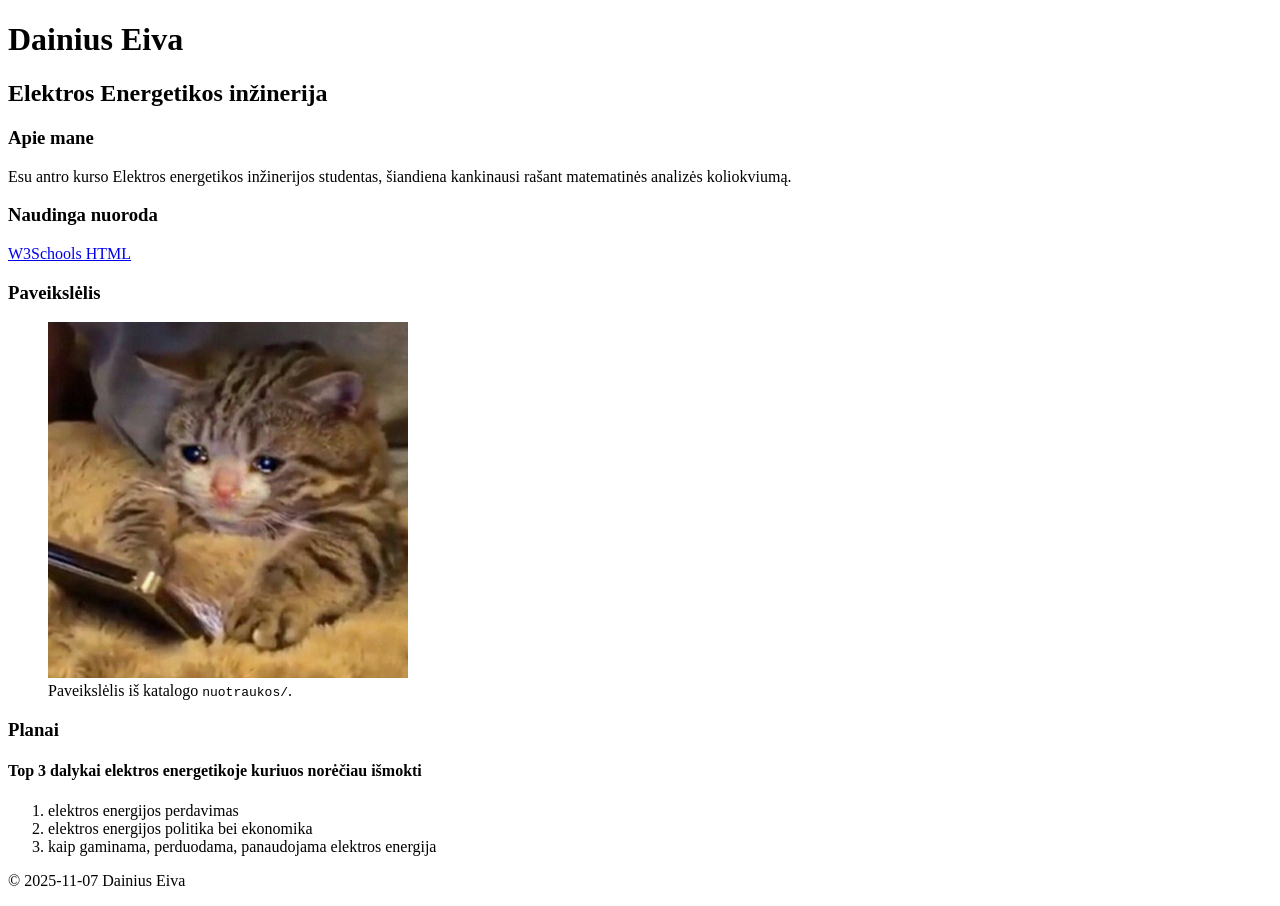
==== index.html @ fedbd5b9 "Add files via upload" ====
<!--Dainius Eiva EEF-24-->
<!DOCTYPE html>
<html lang="lt">
<head>
    <meta charset="UTF-8">
    <meta name="viewport" content="width=device-width, initial-scale=1.0">
    <title>Document</title>
</head>
<body>
    
</body>
</html> <header>
    <h1>Dainius Eiva</h1>
    <h2>Elektros Energetikos inžinerija</h2>  

  <main>
    <section id="apie">
      <h3>Apie mane</h3>
      <p>Esu antro kurso Elektros energetikos inžinerijos studentas,
        šiandiena kankinausi rašant matematinės analizės koliokviumą.</p>
    </section>

    <section id="nuoroda">
      <h3>Naudinga nuoroda</h3>
      <p>
        <a href="https://www.w3schools.com/html/"
           target="_blank" rel="noopener noreferrer"
           title="HTML pamokos">W3Schools HTML</a>
      </p>
    </section>

    <section id="paveikslelis">
      <h3>Paveikslėlis</h3>
      <figure>
        <img src="nuotraukos/sad%20blanket%20cat.jpg" width="360">
        <figcaption>Paveikslėlis iš katalogo <code>nuotraukos/</code>.</figcaption>
      </figure>
    </section>

    <section id="sarasai">
      <h3>Planai</h3>
      <h4>Top 3 dalykai elektros energetikoje kuriuos norėčiau išmokti</h4>
      <ol>
        <li>elektros energijos perdavimas</li>
        <li>elektros energijos politika bei ekonomika</li>
        <li>kaip gaminama, perduodama, panaudojama elektros energija</li>
      </ol>
    </section>
  </main>

  <footer>
    <p>&copy; 2025-11-07 Dainius Eiva</p>
  </footer>
</body>
</html>
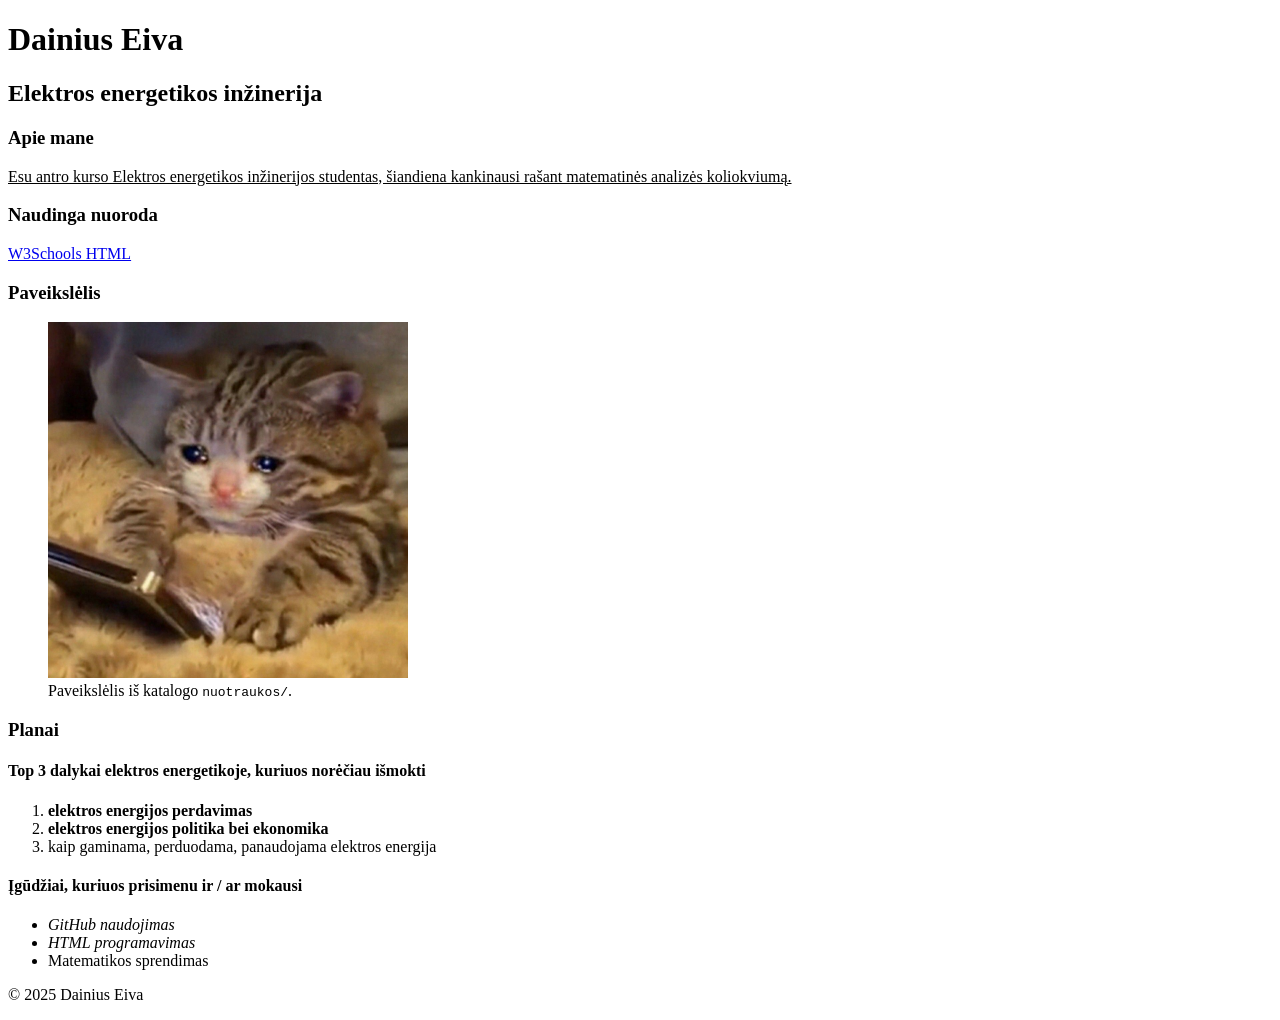
==== commit c37c8895: "Add files via upload" ====
--- a/index.html
+++ b/index.html
@@ -1,23 +1,23 @@
-<!--Dainius Eiva EEF-24-->
+<!-- Dainius Eiva EEF-24 -->
 <!DOCTYPE html>
 <html lang="lt">
 <head>
-    <meta charset="UTF-8">
-    <meta name="viewport" content="width=device-width, initial-scale=1.0">
-    <title>Document</title>
+  <meta charset="UTF-8">
+  <meta name="viewport" content="width=device-width, initial-scale=1.0">
+  <title>Dainius Eiva</title>
 </head>
 <body>
-    
-</body>
-</html> <header>
+  <header>
     <h1>Dainius Eiva</h1>
-    <h2>Elektros Energetikos inžinerija</h2>  
+    <h2>Elektros energetikos inžinerija</h2>
+  </header>
 
   <main>
     <section id="apie">
       <h3>Apie mane</h3>
-      <p>Esu antro kurso Elektros energetikos inžinerijos studentas,
-        šiandiena kankinausi rašant matematinės analizės koliokviumą.</p>
+      <!-- 1c -->
+      <p><u>Esu antro kurso Elektros energetikos inžinerijos studentas,
+        šiandiena kankinausi rašant matematinės analizės koliokviumą.</u></p>
     </section>
 
     <section id="nuoroda">
@@ -32,24 +32,34 @@
     <section id="paveikslelis">
       <h3>Paveikslėlis</h3>
       <figure>
-        <img src="nuotraukos/sad%20blanket%20cat.jpg" width="360">
+        <img src="nuotraukos/sad%20blanket%20cat.jpg" alt="Katė po antklode" width="360">
         <figcaption>Paveikslėlis iš katalogo <code>nuotraukos/</code>.</figcaption>
       </figure>
     </section>
 
     <section id="sarasai">
       <h3>Planai</h3>
-      <h4>Top 3 dalykai elektros energetikoje kuriuos norėčiau išmokti</h4>
+
+      <h4>Top 3 dalykai elektros energetikoje, kuriuos norėčiau išmokti</h4>
+      <!-- 1a -->
       <ol>
-        <li>elektros energijos perdavimas</li>
-        <li>elektros energijos politika bei ekonomika</li>
+        <li><strong>elektros energijos perdavimas</strong></li>
+        <li><b>elektros energijos politika bei ekonomika</b></li>
         <li>kaip gaminama, perduodama, panaudojama elektros energija</li>
       </ol>
+
+      <h4>Įgūdžiai, kuriuos prisimenu ir / ar mokausi</h4>
+      <!-- 1b -->
+      <ul>
+        <li><em>GitHub naudojimas</em></li>
+        <li><i>HTML programavimas</i></li>
+        <li>Matematikos sprendimas</li>
+      </ul>
     </section>
   </main>
 
   <footer>
-    <p>&copy; 2025-11-07 Dainius Eiva</p>
+    <p>&copy; 2025 Dainius Eiva</p>
   </footer>
 </body>
-</html>+</html>
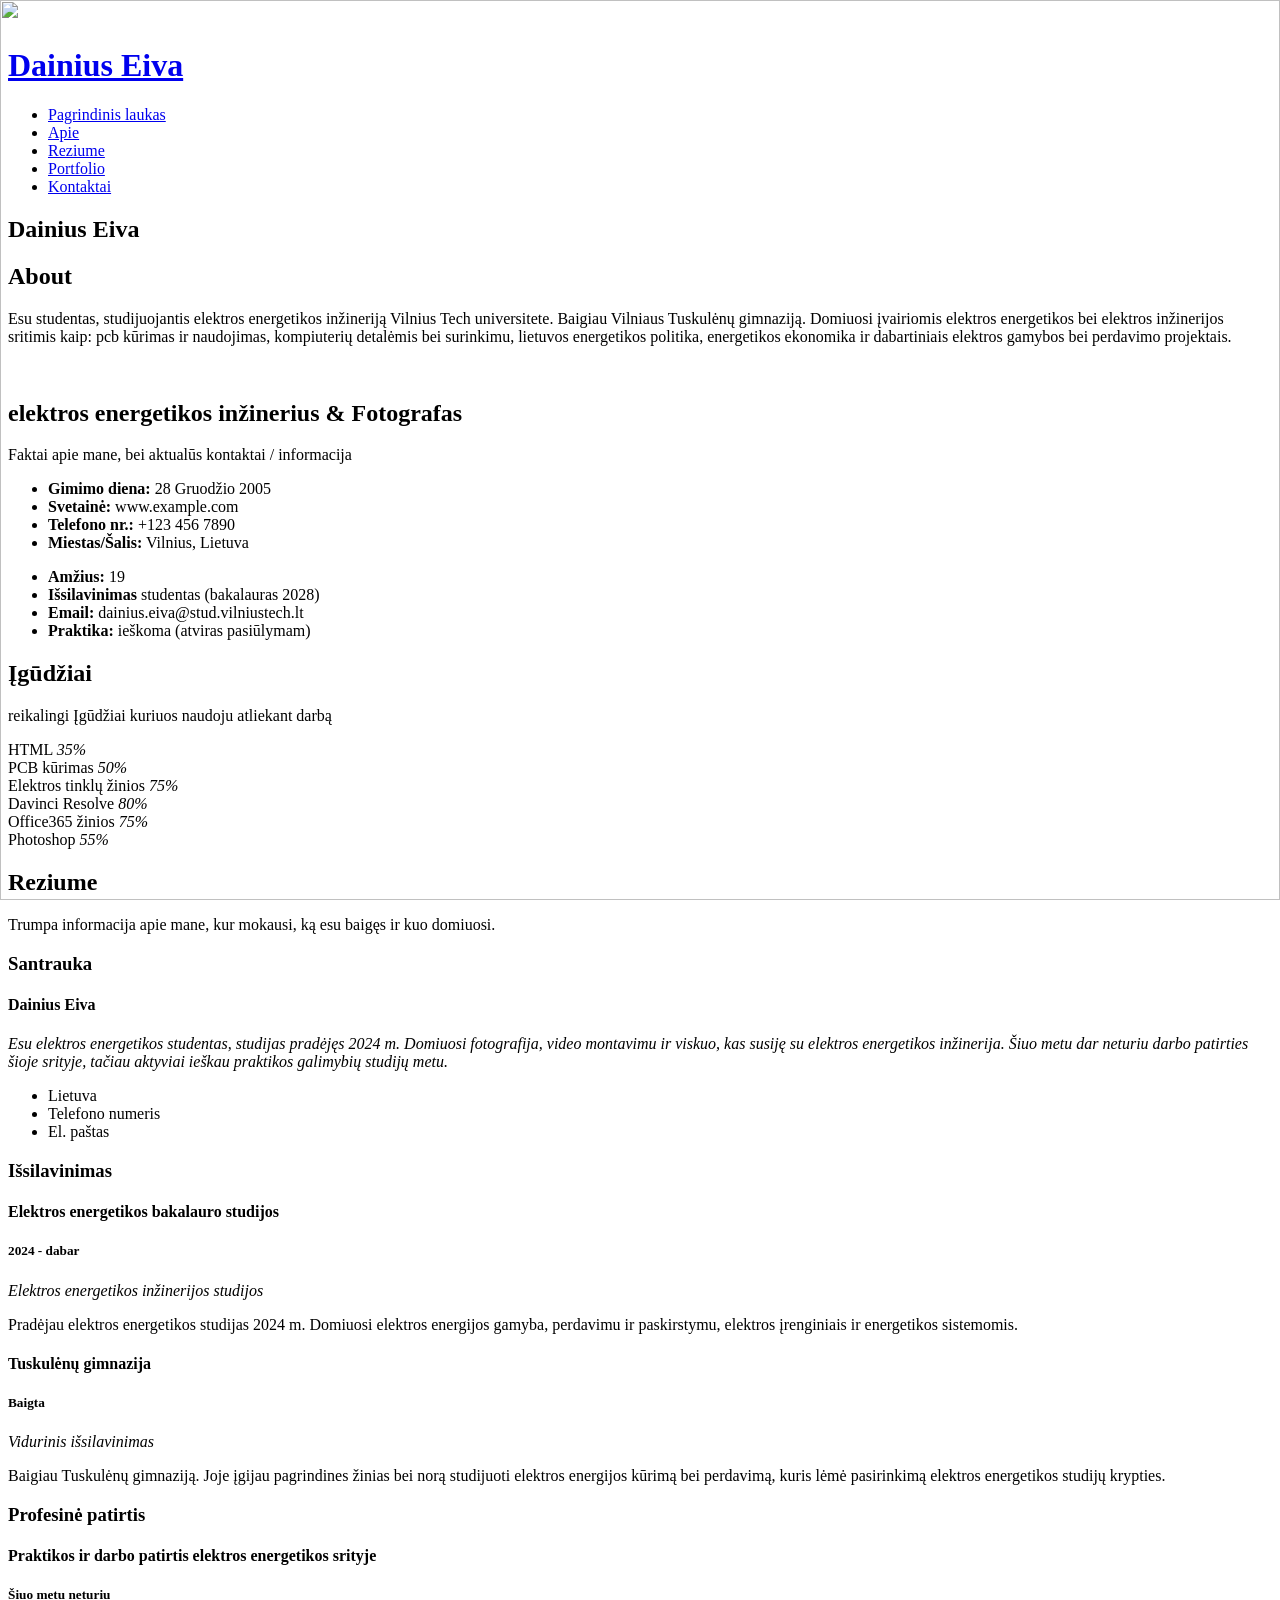
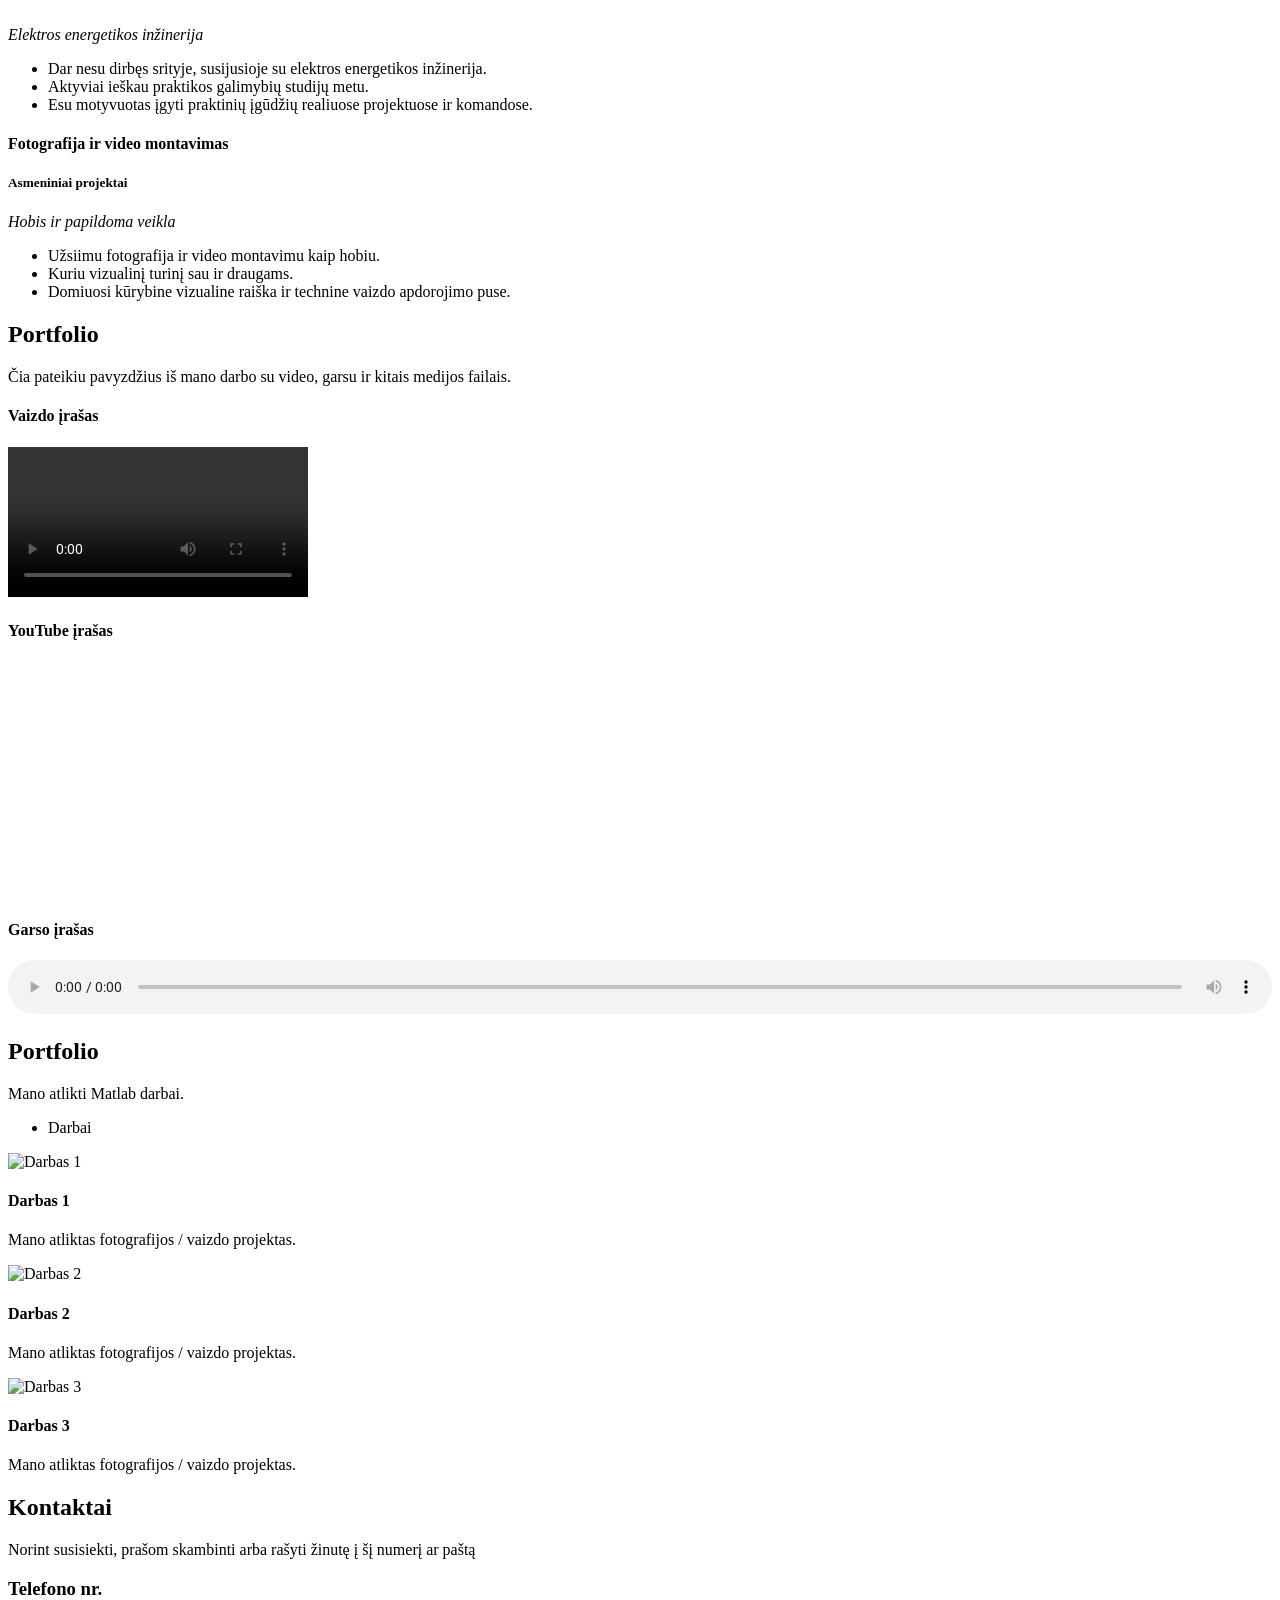
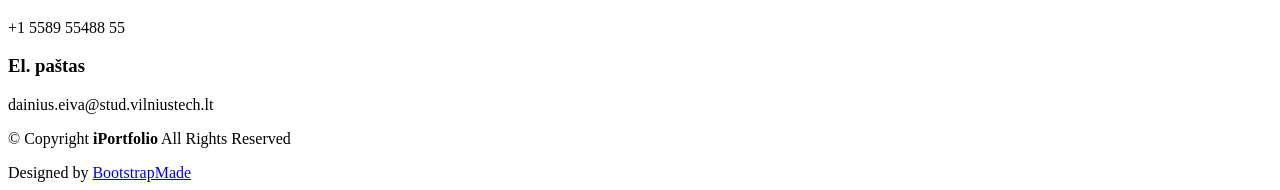
==== commit 50aab2b2: "Add files via upload" ====
--- a/index.html
+++ b/index.html
@@ -1,65 +1,501 @@
-<!-- Dainius Eiva EEF-24 -->
-<!DOCTYPE html>
-<html lang="lt">
-<head>
-  <meta charset="UTF-8">
-  <meta name="viewport" content="width=device-width, initial-scale=1.0">
-  <title>Dainius Eiva</title>
-</head>
-<body>
-  <header>
-    <h1>Dainius Eiva</h1>
-    <h2>Elektros energetikos inžinerija</h2>
-  </header>
-
-  <main>
-    <section id="apie">
-      <h3>Apie mane</h3>
-      <!-- 1c -->
-      <p><u>Esu antro kurso Elektros energetikos inžinerijos studentas,
-        šiandiena kankinausi rašant matematinės analizės koliokviumą.</u></p>
-    </section>
-
-    <section id="nuoroda">
-      <h3>Naudinga nuoroda</h3>
-      <p>
-        <a href="https://www.w3schools.com/html/"
-           target="_blank" rel="noopener noreferrer"
-           title="HTML pamokos">W3Schools HTML</a>
-      </p>
-    </section>
-
-    <section id="paveikslelis">
-      <h3>Paveikslėlis</h3>
-      <figure>
-        <img src="nuotraukos/sad%20blanket%20cat.jpg" alt="Katė po antklode" width="360">
-        <figcaption>Paveikslėlis iš katalogo <code>nuotraukos/</code>.</figcaption>
-      </figure>
-    </section>
-
-    <section id="sarasai">
-      <h3>Planai</h3>
-
-      <h4>Top 3 dalykai elektros energetikoje, kuriuos norėčiau išmokti</h4>
-      <!-- 1a -->
-      <ol>
-        <li><strong>elektros energijos perdavimas</strong></li>
-        <li><b>elektros energijos politika bei ekonomika</b></li>
-        <li>kaip gaminama, perduodama, panaudojama elektros energija</li>
-      </ol>
-
-      <h4>Įgūdžiai, kuriuos prisimenu ir / ar mokausi</h4>
-      <!-- 1b -->
-      <ul>
-        <li><em>GitHub naudojimas</em></li>
-        <li><i>HTML programavimas</i></li>
-        <li>Matematikos sprendimas</li>
-      </ul>
-    </section>
-  </main>
-
-  <footer>
-    <p>&copy; 2025 Dainius Eiva</p>
-  </footer>
-</body>
-</html>
+<!DOCTYPE html>
+<html lang="lt">
+
+<head>
+  <meta charset="utf-8">
+  <meta content="width=device-width, initial-scale=1.0" name="viewport">
+  <title>Dainius Eiva CV</title>
+  <meta content="" name="description">
+  <meta content="" name="keywords">
+
+  <!-- Favicons -->
+  <link href="assets/img/favicon.png" rel="icon">
+  <link href="assets/img/apple-touch-icon.png" rel="apple-touch-icon">
+
+  <!-- Fonts -->
+  <link href="https://fonts.googleapis.com" rel="preconnect">
+  <link href="https://fonts.gstatic.com" rel="preconnect" crossorigin>
+  <link href="https://fonts.googleapis.com/css2?family=Roboto:ital,wght@0,100;0,300;0,400;0,500;0,700;0,900;1,100;1,300;1,400;1,500;1,700;1,900&family=Poppins:ital,wght@0,100;0,200;0,300;0,400;0,500;0,600;0,700;0,800;0,900;1,100;1,200;1,300;1,400;1,500;1,600;1,700;1,800;1,900&family=Raleway:ital,wght@0,100;0,200;0,300;0,400;0,500;0,600;0,700;0,800;0,900;1,100;1,200;1,300;1,400;1,500;1,600;1,700;1,800;1,900&display=swap" rel="stylesheet">
+
+  <!-- Vendor CSS Files -->
+  <link href="assets/vendor/bootstrap/css/bootstrap.min.css" rel="stylesheet">
+  <link href="assets/vendor/bootstrap-icons/bootstrap-icons.css" rel="stylesheet">
+  <link href="assets/vendor/aos/aos.css" rel="stylesheet">
+  <link href="assets/vendor/glightbox/css/glightbox.min.css" rel="stylesheet">
+  <link href="assets/vendor/swiper/swiper-bundle.min.css" rel="stylesheet">
+
+  <!-- Main CSS File -->
+  <link href="assets/css/main.css" rel="stylesheet">
+
+  <!-- =======================================================
+  * Template Name: iPortfolio
+  * Template URL: https://bootstrapmade.com/iportfolio-bootstrap-portfolio-websites-template/
+  * Updated: Jun 29 2024 with Bootstrap v5.3.3
+  * Author: BootstrapMade.com
+  * License: https://bootstrapmade.com/license/
+  ======================================================== -->
+</head>
+
+<body class="index-page">
+
+  <header id="header" class="header dark-background d-flex flex-column">
+    <i class="header-toggle d-xl-none bi bi-list"></i>
+
+    <div class="profile-img">
+      <img src="assets/img/SP.jpg" alt="" class="img-rectangle">
+    </div>
+
+    <a href="index.html" class="logo d-flex align-items-center justify-content-center">
+      <!-- Uncomment the line below if you also wish to use an image logo -->
+      <!-- <img src="assets/img/logo.png" alt=""> -->
+      <h1 class="sitename">Dainius Eiva</h1>
+    </a>
+
+
+    <nav id="navmenu" class="navmenu">
+      <ul>
+        <li><a href="#hero" class="active"><i class="bi bi-house navicon"></i>Pagrindinis laukas</a></li>
+        <li><a href="#about"><i class="bi bi-person navicon"></i> Apie</a></li>
+        <li><a href="#resume"><i class="bi bi-file-earmark-text navicon"></i> Reziume</a></li>
+        <li><a href="#portfolio"><i class="bi bi-images navicon"></i> Portfolio</a></li>
+        <li><a href="#contact"><i class="bi bi-envelope navicon"></i> Kontaktai</a></li>
+      </ul>
+    </nav>
+
+  </header>
+
+  <main class="main">
+
+    <!-- Hero Section -->
+    <section id="hero" class="hero section dark-background">
+
+      <img src="assets/img/po%20simtadienio.jpg"
+       alt=""
+       data-aos="fade-in"
+       style="
+         position: absolute;
+         top: 0;
+         left: 0;
+         width: 100%;
+         height: 100%;
+         object-fit: cover;
+         object-position: center 55%;
+         display: block;
+       ">
+      <div class="container" data-aos="fade-up" data-aos-delay="100">
+        <h2>Dainius Eiva</h2>
+      </div>
+
+    </section><!-- /Hero Section -->
+
+    <!-- About Section -->
+    <section id="about" class="about section">
+
+      <!-- Section Title -->
+      <div class="container section-title" data-aos="fade-up">
+        <h2>About</h2>
+        <p>Esu studentas, studijuojantis elektros energetikos inžineriją Vilnius Tech universitete. Baigiau Vilniaus Tuskulėnų gimnaziją. Domiuosi įvairiomis elektros energetikos bei elektros inžinerijos sritimis kaip: pcb kūrimas ir naudojimas, kompiuterių detalėmis bei surinkimu, lietuvos energetikos politika, energetikos ekonomika ir dabartiniais elektros gamybos bei perdavimo projektais. </p>
+      </div><!-- End Section Title -->
+
+      <div class="container" data-aos="fade-up" data-aos-delay="100">
+
+        <div class="row gy-4 justify-content-center">
+          <div class="col-lg-4">
+            <img src="assets/img/sad%20blanket%20cat.jpg" class="img-fluid" alt="">
+          </div>
+          <div class="col-lg-8 content">
+            <h2>elektros energetikos inžinerius &amp; Fotografas</h2>
+            <p class="fst-italic py-3">
+              Faktai apie mane, bei aktualūs kontaktai / informacija
+            </p>
+            <div class="row">
+              <div class="col-lg-6">
+                <ul>
+                  <li><i class="bi bi-chevron-right"></i> <strong>Gimimo diena:</strong> <span>28 Gruodžio 2005</span></li>
+                  <li><i class="bi bi-chevron-right"></i> <strong>Svetainė:</strong> <span>www.example.com</span></li>
+                  <li><i class="bi bi-chevron-right"></i> <strong>Telefono nr.:</strong> <span>+123 456 7890</span></li>
+                  <li><i class="bi bi-chevron-right"></i> <strong>Miestas/Šalis:</strong> <span>Vilnius, Lietuva</span></li>
+                </ul>
+              </div>
+              <div class="col-lg-6">
+                <ul>
+                  <li><i class="bi bi-chevron-right"></i> <strong>Amžius:</strong> <span>19</span></li>
+                  <li><i class="bi bi-chevron-right"></i> <strong>Išsilavinimas</strong> <span>studentas (bakalauras 2028)</span></li>
+                  <li><i class="bi bi-chevron-right"></i> <strong>Email:</strong> <span>dainius.eiva@stud.vilniustech.lt</span></li>
+                  <li><i class="bi bi-chevron-right"></i> <strong>Praktika:</strong> <span>ieškoma (atviras pasiūlymam)</span></li>
+                </ul>
+              </div>
+            </div>
+            <p class="py-3">
+              
+            </p>
+          </div>
+        </div>
+
+      </div>
+
+    </section><!-- /About Section -->
+
+    
+    </section><!-- /Stats Section -->
+
+    <!-- Skills Section -->
+    <section id="skills" class="skills section light-background">
+
+      <!-- Section Title -->
+      <div class="container section-title" data-aos="fade-up">
+        <h2>Įgūdžiai</h2>
+        <p>reikalingi Įgūdžiai kuriuos naudoju atliekant darbą</p>
+      </div><!-- End Section Title -->
+
+      <div class="container" data-aos="fade-up" data-aos-delay="100">
+
+        <div class="row skills-content skills-animation">
+
+          <div class="col-lg-6">
+
+            <div class="progress">
+              <span class="skill"><span>HTML</span> <i class="val">35%</i></span>
+              <div class="progress-bar-wrap">
+                <div class="progress-bar" role="progressbar" aria-valuenow="35" aria-valuemin="0" aria-valuemax="100"></div>
+              </div>
+            </div><!-- End Skills Item -->
+
+            <div class="progress">
+              <span class="skill"><span>PCB kūrimas</span> <i class="val">50%</i></span>
+              <div class="progress-bar-wrap">
+                <div class="progress-bar" role="progressbar" aria-valuenow="50" aria-valuemin="0" aria-valuemax="100"></div>
+              </div>
+            </div><!-- End Skills Item -->
+
+            <div class="progress">
+              <span class="skill"><span>Elektros tinklų žinios</span> <i class="val">75%</i></span>
+              <div class="progress-bar-wrap">
+                <div class="progress-bar" role="progressbar" aria-valuenow="75" aria-valuemin="0" aria-valuemax="100"></div>
+              </div>
+            </div><!-- End Skills Item -->
+
+          </div>
+
+          <div class="col-lg-6">
+
+            <div class="progress">
+              <span class="skill"><span>Davinci Resolve</span> <i class="val">80%</i></span>
+              <div class="progress-bar-wrap">
+                <div class="progress-bar" role="progressbar" aria-valuenow="80" aria-valuemin="0" aria-valuemax="100"></div>
+              </div>
+            </div><!-- End Skills Item -->
+
+            <div class="progress">
+              <span class="skill"><span>Office365 žinios </span> <i class="val">75%</i></span>
+              <div class="progress-bar-wrap">
+                <div class="progress-bar" role="progressbar" aria-valuenow="75" aria-valuemin="0" aria-valuemax="100"></div>
+              </div>
+            </div><!-- End Skills Item -->
+
+            <div class="progress">
+              <span class="skill"><span>Photoshop</span> <i class="val">55%</i></span>
+              <div class="progress-bar-wrap">
+                <div class="progress-bar" role="progressbar" aria-valuenow="55" aria-valuemin="0" aria-valuemax="100"></div>
+              </div>
+            </div><!-- End Skills Item -->
+
+          </div>
+
+        </div>
+
+      </div>
+
+    </section><!-- /Skills Section -->
+
+        <!-- Resume Section -->
+    <section id="resume" class="resume section">
+
+      <!-- Section Title -->
+      <div class="container section-title" data-aos="fade-up">
+        <h2>Reziume</h2>
+        <p>Trumpa informacija apie mane, kur mokausi, ką esu baigęs ir kuo domiuosi.</p>
+      </div><!-- End Section Title -->
+
+      <div class="container">
+
+        <div class="row">
+
+          <div class="col-lg-6" data-aos="fade-up" data-aos-delay="100">
+            <h3 class="resume-title">Santrauka</h3>
+
+            <div class="resume-item pb-0">
+              <h4>Dainius Eiva</h4>
+              <p>
+                <em>
+                  Esu elektros energetikos studentas, studijas pradėjęs 2024 m. Domiuosi fotografija,
+                  video montavimu ir viskuo, kas susiję su elektros energetikos inžinerija. Šiuo metu
+                  dar neturiu darbo patirties šioje srityje, tačiau aktyviai ieškau praktikos galimybių
+                  studijų metu.
+                </em>
+              </p>
+              <ul>
+                <li>Lietuva</li>
+                <li>Telefono numeris</li>
+                <li>El. paštas</li>
+              </ul>
+            </div><!-- End Resume Item -->
+
+            <h3 class="resume-title">Išsilavinimas</h3>
+
+            <div class="resume-item">
+              <h4>Elektros energetikos bakalauro studijos</h4>
+              <h5>2024 - dabar</h5>
+              <p><em>Elektros energetikos inžinerijos studijos</em></p>
+              <p>
+                Pradėjau elektros energetikos studijas 2024 m. Domiuosi elektros energijos gamyba,
+                perdavimu ir paskirstymu, elektros įrenginiais ir energetikos sistemomis.
+              </p>
+            </div><!-- End Resume Item -->
+
+            <div class="resume-item">
+              <h4>Tuskulėnų gimnazija</h4>
+              <h5>Baigta</h5>
+              <p><em>Vidurinis išsilavinimas</em></p>
+              <p>
+                Baigiau Tuskulėnų gimnaziją. Joje įgijau pagrindines žinias bei norą studijuoti elektros energijos kūrimą bei perdavimą, kuris lėmė pasirinkimą
+                elektros energetikos studijų krypties.
+              </p>
+            </div><!-- End Resume Item -->
+
+          </div>
+
+          <div class="col-lg-6" data-aos="fade-up" data-aos-delay="200">
+            <h3 class="resume-title">Profesinė patirtis</h3>
+
+            <div class="resume-item">
+              <h4>Praktikos ir darbo patirtis elektros energetikos srityje</h4>
+              <h5>Šiuo metu neturiu</h5>
+              <p><em>Elektros energetikos inžinerija</em></p>
+              <ul>
+                <li>Dar nesu dirbęs srityje, susijusioje su elektros energetikos inžinerija.</li>
+                <li>Aktyviai ieškau praktikos galimybių studijų metu.</li>
+                <li>Esu motyvuotas įgyti praktinių įgūdžių realiuose projektuose ir komandose.</li>
+              </ul>
+            </div><!-- End Resume Item -->
+
+            <div class="resume-item">
+              <h4>Fotografija ir video montavimas</h4>
+              <h5>Asmeniniai projektai</h5>
+              <p><em>Hobis ir papildoma veikla</em></p>
+              <ul>
+                <li>Užsiimu fotografija ir video montavimu kaip hobiu.</li>
+                <li>Kuriu vizualinį turinį sau ir draugams.</li>
+                <li>Domiuosi kūrybine vizualine raiška ir technine vaizdo apdorojimo puse.</li>
+              </ul>
+            </div><!-- End Resume Item -->
+
+          </div>
+
+        </div>
+
+      </div>
+
+    </section><!-- /Resume Section -->
+
+    <section id="services" class="services section">
+
+  <div class="container section-title" data-aos="fade-up">
+    <h2>Portfolio</h2>
+    <p>Čia pateikiu pavyzdžius iš mano darbo su video, garsu ir kitais medijos failais.</p>
+  </div>
+
+  <div class="container" data-aos="fade-up" data-aos-delay="100">
+    <div class="row gy-4">
+
+      <!-- Vietinis VIDEO -->
+      <div class="col-lg-4 col-md-6">
+        <h4>Vaizdo įrašas</h4>
+        <video controls class="img-fluid">
+          <source src="assets/media/7534244-hd_1920_1080_25fps.mp4" type="video/mp4">
+          Jūsų naršyklė nepalaiko video žymos.
+        </video>
+      </div>
+
+      <!-- YouTube įrašas (EMBED) -->
+      <div class="col-lg-4 col-md-6">
+        <h4>YouTube įrašas</h4>
+         <iframe
+          width="100%"
+          height="234.5"
+          src="https://www.youtube.com/embed/BoUVIhtqjAw"
+          title="YouTube video player"
+          frameborder="0"
+          allow="accelerometer; autoplay; clipboard-write; encrypted-media; gyroscope; picture-in-picture"
+          allowfullscreen>
+        </iframe>
+      </div>
+
+      <!-- Garso įrašas -->
+      <div class="col-lg-4 col-md-6">
+        <h4>Garso įrašas</h4>
+        <audio controls style="width: 100%;">
+          <source src="assets/media/quartz-clock-ticking-one-minute-253102.mp3" type="audio/mpeg">
+          Jūsų naršyklė nepalaiko audio žymos.
+        </audio>
+      </div>
+
+    </div>
+  </div>
+
+</section>
+<!-- Portfolio Section -->
+<section id="portfolio" class="portfolio section light-background">
+
+  <!-- Section Title -->
+  <div class="container section-title" data-aos="fade-up">
+    <h2>Portfolio</h2>
+    <p>Mano atlikti Matlab darbai.</p>
+  </div><!-- End Section Title -->
+
+  <div class="container">
+
+    <div class="isotope-layout" data-default-filter="*" data-layout="masonry" data-sort="original-order">
+
+      <ul class="portfolio-filters isotope-filters" data-aos="fade-up" data-aos-delay="100">
+        <li data-filter=".filter-photo">Darbai</li>
+      </ul><!-- End Portfolio Filters -->
+
+      <div class="row gy-4 isotope-container" data-aos="fade-up" data-aos-delay="200">
+
+        <!-- Darbas 1 -->
+        <div class="col-lg-4 col-md-6 portfolio-item isotope-item filter-photo">
+          <div class="portfolio-content h-100">
+            <img src="assets/img/portfolio/1.png" class="img-fluid" alt="Darbas 1">
+            <div class="portfolio-info">
+              <h4>Darbas 1</h4>
+              <p>Mano atliktas fotografijos / vaizdo projektas.</p>
+              <a href="assets/img/portfolio/1.png"
+                 title="Darbas 1"
+                 data-gallery="portfolio-gallery-photo"
+                 class="glightbox preview-link">
+                <i class="bi bi-zoom-in"></i>
+              </a>
+            </div>
+          </div>
+        </div><!-- End Portfolio Item -->
+
+        <!-- Darbas 2 -->
+        <div class="col-lg-4 col-md-6 portfolio-item isotope-item filter-photo">
+          <div class="portfolio-content h-100">
+            <img src="assets/img/portfolio/2.png" class="img-fluid" alt="Darbas 2">
+            <div class="portfolio-info">
+              <h4>Darbas 2</h4>
+              <p>Mano atliktas fotografijos / vaizdo projektas.</p>
+              <a href="assets/img/portfolio/2.png"
+                 title="Darbas 2"
+                 data-gallery="portfolio-gallery-photo"
+                 class="glightbox preview-link">
+                <i class="bi bi-zoom-in"></i>
+              </a>
+            </div>
+          </div>
+        </div><!-- End Portfolio Item -->
+
+        <!-- Darbas 3 -->
+        <div class="col-lg-4 col-md-6 portfolio-item isotope-item filter-photo">
+          <div class="portfolio-content h-100">
+            <img src="assets/img/portfolio/3.png" class="img-fluid" alt="Darbas 3">
+            <div class="portfolio-info">
+              <h4>Darbas 3</h4>
+              <p>Mano atliktas fotografijos / vaizdo projektas.</p>
+              <a href="assets/img/portfolio/3.png"
+                 title="Darbas 3"
+                 data-gallery="portfolio-gallery-photo"
+                 class="glightbox preview-link">
+                <i class="bi bi-zoom-in"></i>
+              </a>
+            </div>
+          </div>
+        </div><!-- End Portfolio Item -->
+
+      </div><!-- End Portfolio Container -->
+
+    </div>
+
+  </div>
+
+</section><!-- /Portfolio Section -->
+
+
+    <!-- Contact Section -->
+    <section id="contact" class="contact section">
+
+      <!-- Section Title -->
+      <div class="container section-title" data-aos="fade-up">
+        <h2>Kontaktai</h2>
+        <p>Norint susisiekti, prašom skambinti arba rašyti žinutę į šį numerį ar paštą</p>
+      </div><!-- End Section Title -->
+
+      <div class="container" data-aos="fade-up" data-aos-delay="100">
+
+        <div class="row gy-4">
+
+          <div class="col-lg-5">
+
+              <div class="info-item d-flex" data-aos="fade-up" data-aos-delay="300">
+                <i class="bi bi-telephone flex-shrink-0"></i>
+                <div>
+                  <h3>Telefono nr.</h3>
+                  <p>+1 5589 55488 55</p>
+                </div>
+              </div><!-- End Info Item -->
+
+              <div class="info-item d-flex" data-aos="fade-up" data-aos-delay="400">
+                <i class="bi bi-envelope flex-shrink-0"></i>
+                <div>
+                  <h3>El. paštas</h3>
+                  <p>dainius.eiva@stud.vilniustech.lt</p>
+                </div>
+              </div><!-- End Info Item -->
+
+    </section><!-- /Contact Section -->
+
+  </main>
+
+  <footer id="footer" class="footer position-relative light-background">
+
+    <div class="container">
+      <div class="copyright text-center ">
+        <p>© <span>Copyright</span> <strong class="px-1 sitename">iPortfolio</strong> <span>All Rights Reserved</span></p>
+      </div>
+      <div class="credits">
+        <!-- All the links in the footer should remain intact. -->
+        <!-- You can delete the links only if you've purchased the pro version. -->
+        <!-- Licensing information: https://bootstrapmade.com/license/ -->
+        <!-- Purchase the pro version with working PHP/AJAX contact form: [buy-url] -->
+        Designed by <a href="https://bootstrapmade.com/">BootstrapMade</a>
+      </div>
+    </div>
+
+  </footer>
+
+  <!-- Scroll Top -->
+  <a href="#" id="scroll-top" class="scroll-top d-flex align-items-center justify-content-center"><i class="bi bi-arrow-up-short"></i></a>
+
+  <!-- Preloader -->
+  <div id="preloader"></div>
+
+  <!-- Vendor JS Files -->
+  <script src="assets/vendor/bootstrap/js/bootstrap.bundle.min.js"></script>
+  <script src="assets/vendor/php-email-form/validate.js"></script>
+  <script src="assets/vendor/aos/aos.js"></script>
+  <script src="assets/vendor/typed.js/typed.umd.js"></script>
+  <script src="assets/vendor/purecounter/purecounter_vanilla.js"></script>
+  <script src="assets/vendor/waypoints/noframework.waypoints.js"></script>
+  <script src="assets/vendor/glightbox/js/glightbox.min.js"></script>
+  <script src="assets/vendor/imagesloaded/imagesloaded.pkgd.min.js"></script>
+  <script src="assets/vendor/isotope-layout/isotope.pkgd.min.js"></script>
+  <script src="assets/vendor/swiper/swiper-bundle.min.js"></script>
+
+  <!-- Main JS File -->
+  <script src="assets/js/main.js"></script>
+
+</body>
+
+</html>
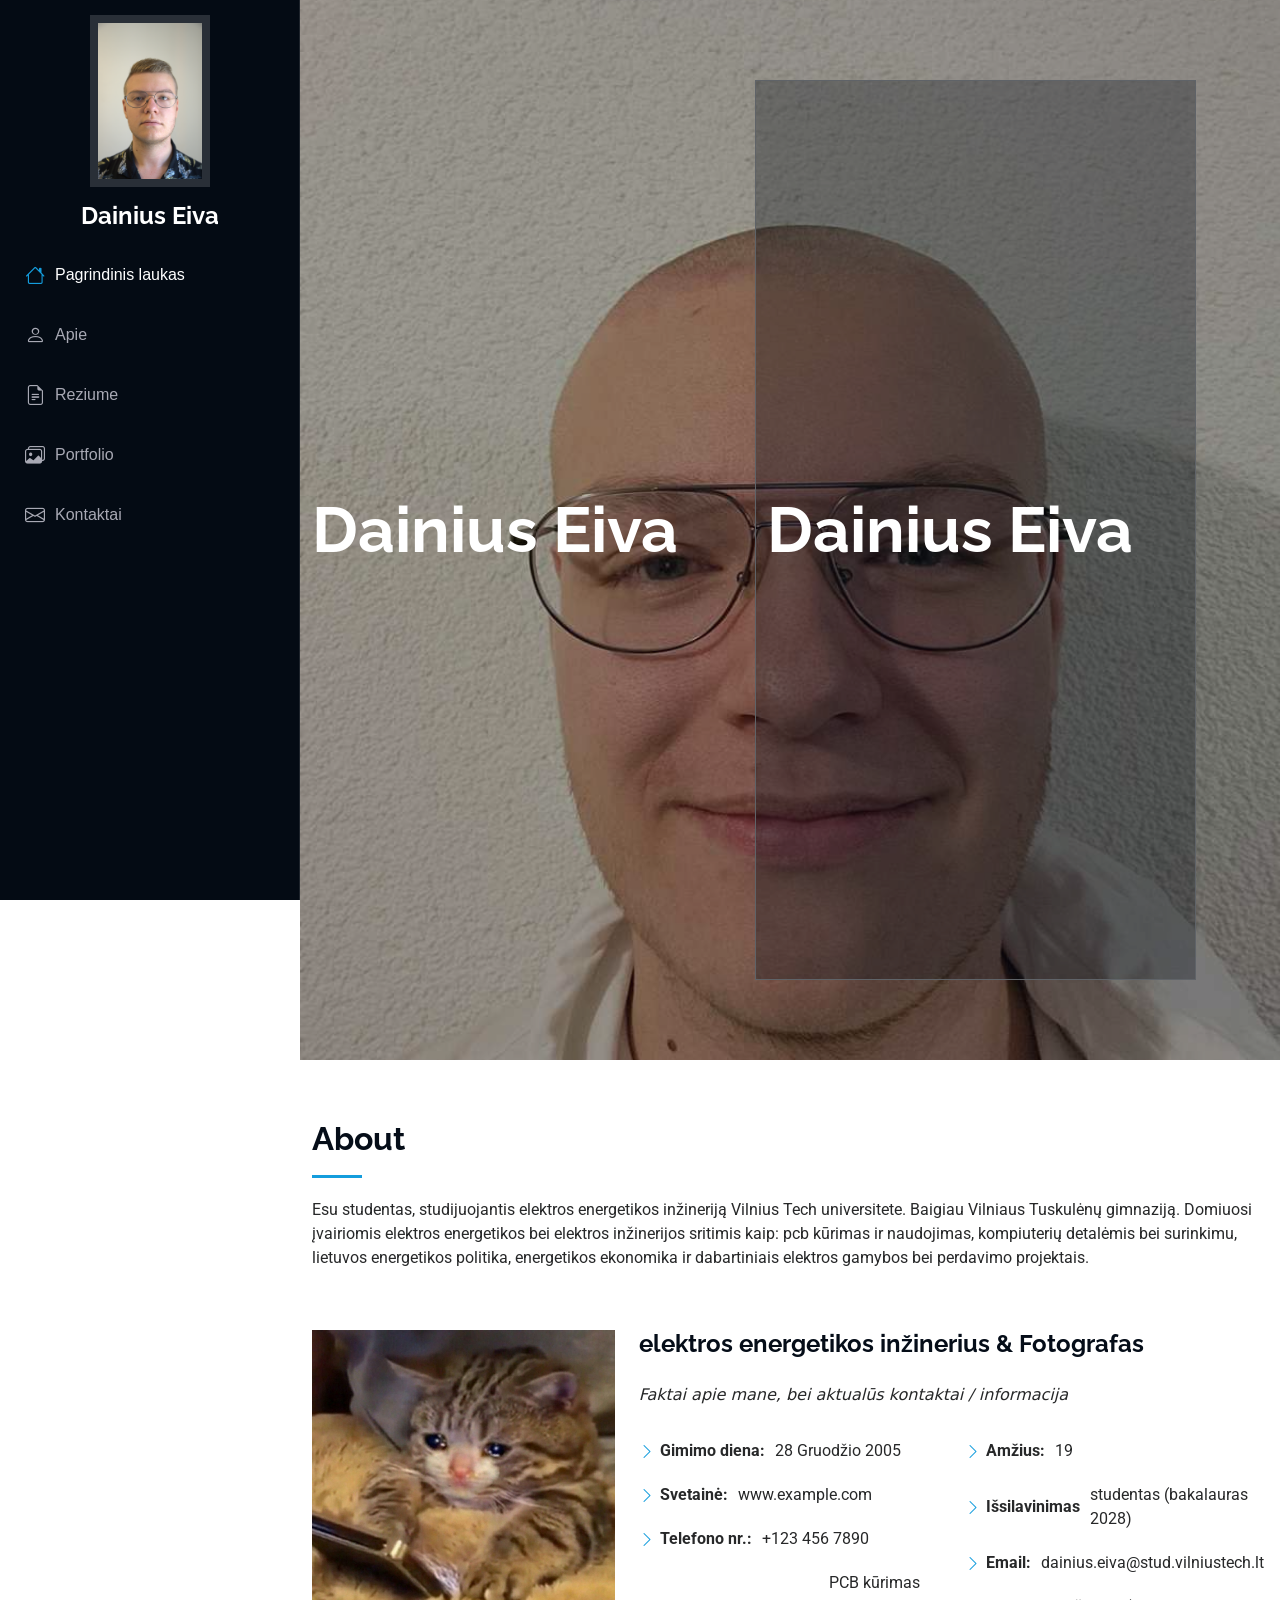
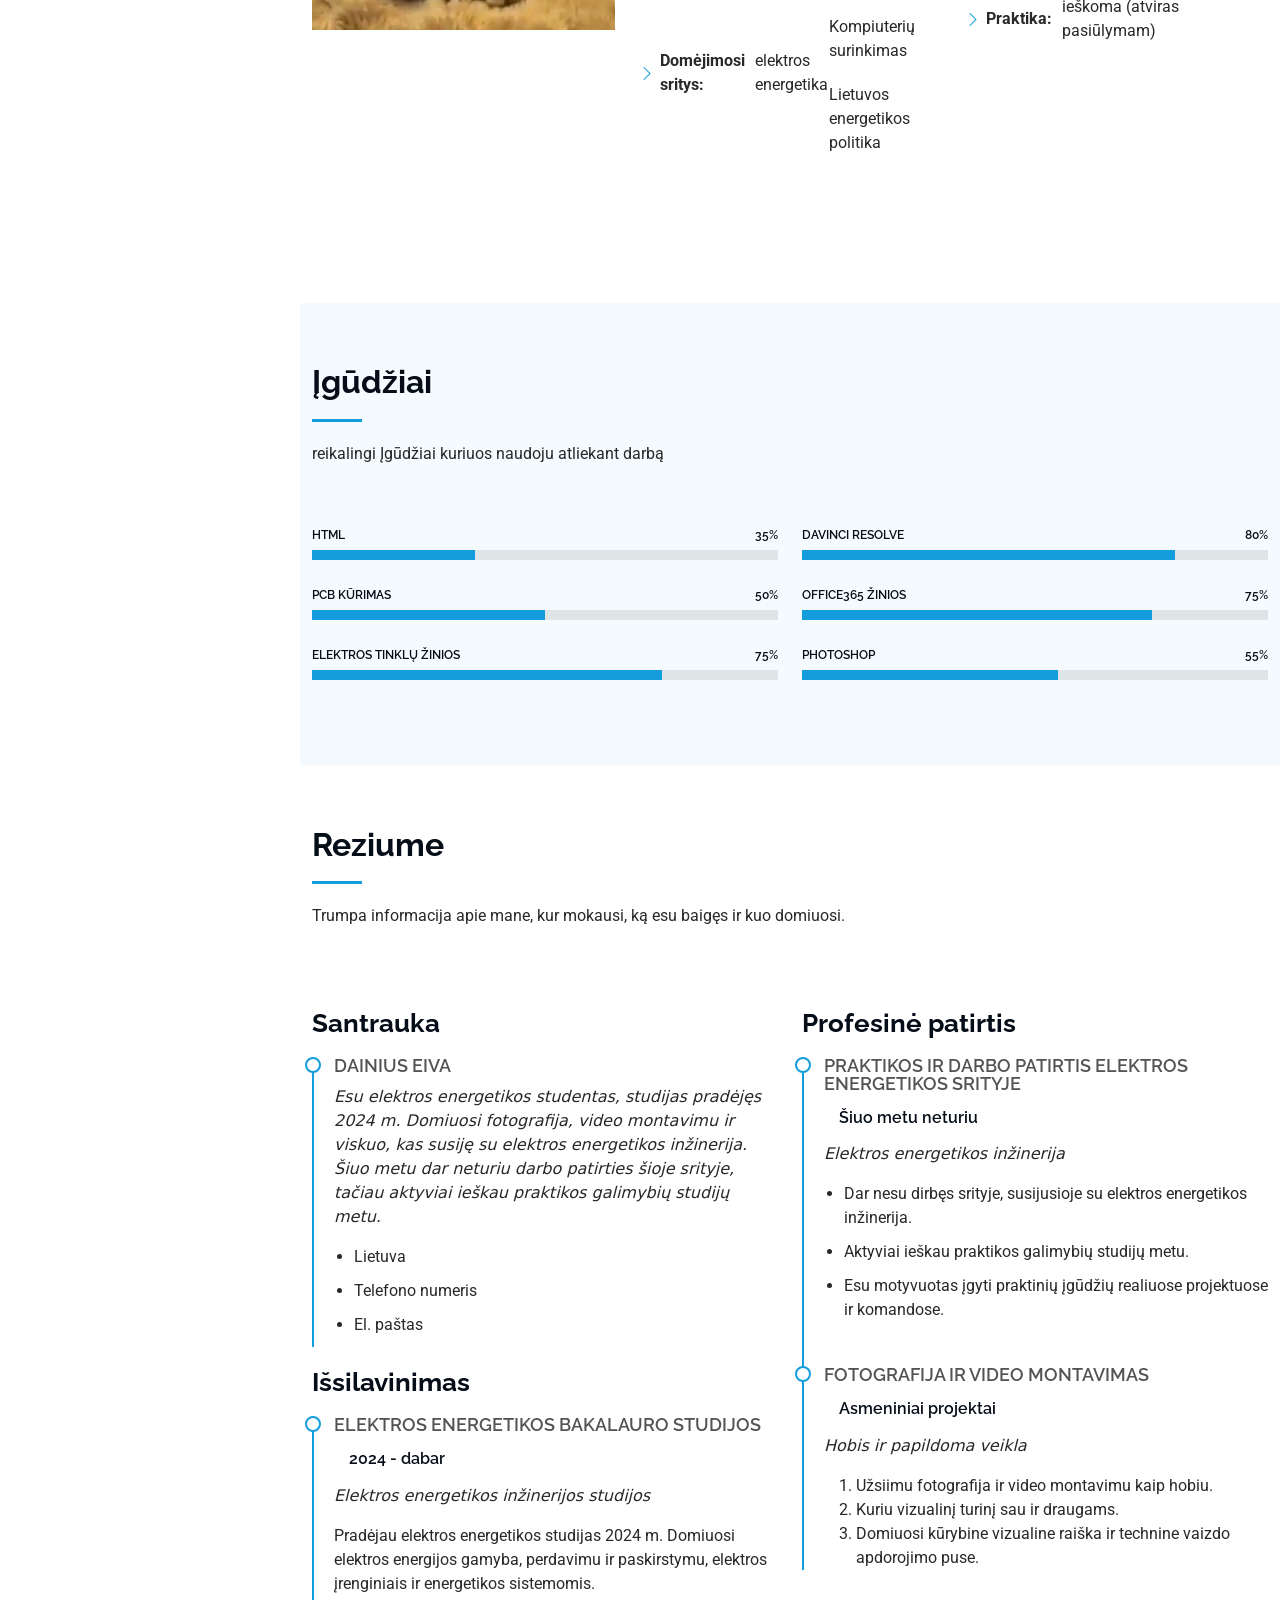
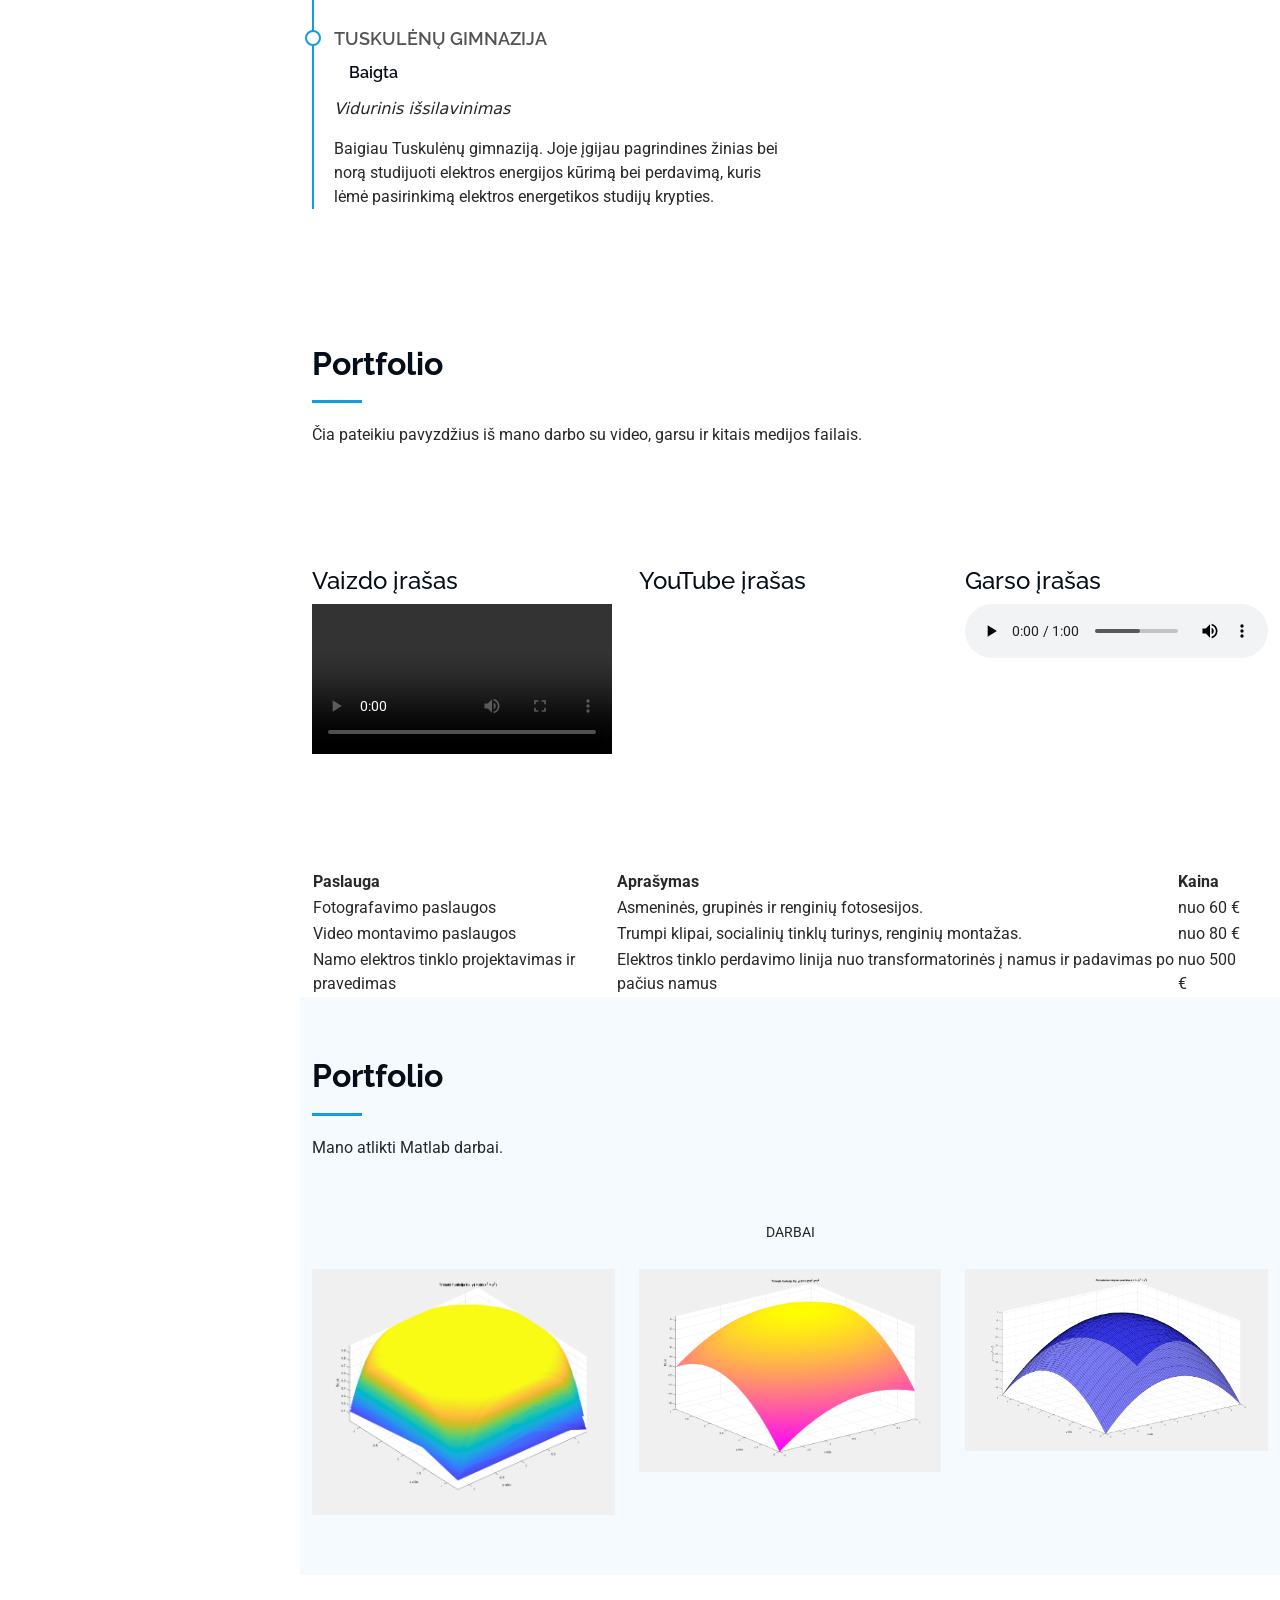
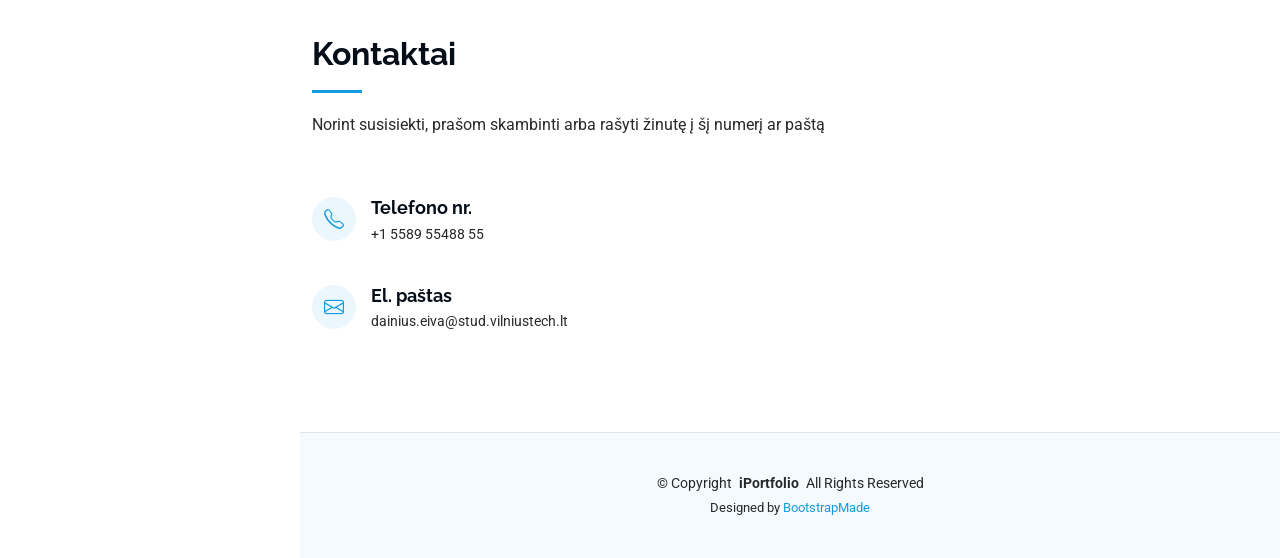
==== commit 25c251af: "Add files via upload" ====
--- a/index.html
+++ b/index.html
@@ -26,7 +26,8 @@
 
   <!-- Main CSS File -->
   <link href="assets/css/main.css" rel="stylesheet">
-
+  <link href="assets/css/main.css" rel="stylesheet">
+  <link href="assets/css/custom.css" rel="stylesheet">
   <!-- =======================================================
   * Template Name: iPortfolio
   * Template URL: https://bootstrapmade.com/iportfolio-bootstrap-portfolio-websites-template/
@@ -85,6 +86,40 @@
       <div class="container" data-aos="fade-up" data-aos-delay="100">
         <h2>Dainius Eiva</h2>
       </div>
+<section id="hero" class="hero section dark-background fade-in-section">
+  <img ...>
+  <div class="container" data-aos="fade-up" data-aos-delay="100">
+    <h2 class="animate-title">Dainius Eiva</h2>
+  </div>
+</section>
+
+<section id="about" class="about section fade-in-section">
+...
+</section>
+
+<section id="skills" class="skills section light-background fade-in-section">
+...
+</section>
+
+<section id="resume" class="resume section fade-in-section">
+...
+</section>
+
+<section id="services" class="services section fade-in-section">
+...
+</section>
+
+<section id="services" class="services section services-gradient">
+  ...
+</section>
+
+<section id="portfolio" class="portfolio section light-background fade-in-section">
+...
+</section>
+
+<section id="contact" class="contact section fade-in-section">
+...
+</section>
 
     </section><!-- /Hero Section -->
 
@@ -113,10 +148,21 @@
                 <ul>
                   <li><i class="bi bi-chevron-right"></i> <strong>Gimimo diena:</strong> <span>28 Gruodžio 2005</span></li>
                   <li><i class="bi bi-chevron-right"></i> <strong>Svetainė:</strong> <span>www.example.com</span></li>
-                  <li><i class="bi bi-chevron-right"></i> <strong>Telefono nr.:</strong> <span>+123 456 7890</span></li>
-                  <li><i class="bi bi-chevron-right"></i> <strong>Miestas/Šalis:</strong> <span>Vilnius, Lietuva</span></li>
-                </ul>
-              </div>
+                    <li><i class="bi bi-chevron-right"></i> <strong>Telefono nr.:</strong> <span>+123 456 7890</span></li>
+
+    <!-- ČIA NAUJAS ELEMENTAS SU NESTED LIST -->
+    <li>
+      <i class="bi bi-chevron-right"></i> <strong>Domėjimosi sritys:</strong>
+      <span>elektros energetika</span>
+      <ul>
+        <li>PCB kūrimas</li>
+        <li>Kompiuterių surinkimas</li>
+        <li>Lietuvos energetikos politika</li>
+      </ul>
+    </li>
+  </ul>
+</div>
+
               <div class="col-lg-6">
                 <ul>
                   <li><i class="bi bi-chevron-right"></i> <strong>Amžius:</strong> <span>19</span></li>
@@ -133,6 +179,16 @@
         </div>
 
       </div>
+      </div> 
+    </div>
+
+    <!-- CSS FIGŪROS -->
+    <div class="about-shapes">
+      <span class="shape shape-circle"></span>
+      <span class="shape shape-square"></span>
+      <span class="shape shape-triangle"></span>
+    </div>
+
 
     </section><!-- /About Section -->
 
@@ -280,15 +336,16 @@
             </div><!-- End Resume Item -->
 
             <div class="resume-item">
-              <h4>Fotografija ir video montavimas</h4>
-              <h5>Asmeniniai projektai</h5>
-              <p><em>Hobis ir papildoma veikla</em></p>
-              <ul>
-                <li>Užsiimu fotografija ir video montavimu kaip hobiu.</li>
-                <li>Kuriu vizualinį turinį sau ir draugams.</li>
-                <li>Domiuosi kūrybine vizualine raiška ir technine vaizdo apdorojimo puse.</li>
-              </ul>
-            </div><!-- End Resume Item -->
+  <h4>Fotografija ir video montavimas</h4>
+  <h5>Asmeniniai projektai</h5>
+  <p><em>Hobis ir papildoma veikla</em></p>
+  <ol class="custom-ol">
+    <li>Užsiimu fotografija ir video montavimu kaip hobiu.</li>
+    <li>Kuriu vizualinį turinį sau ir draugams.</li>
+    <li>Domiuosi kūrybine vizualine raiška ir technine vaizdo apdorojimo puse.</li>
+  </ol>
+</div>
+
 
           </div>
 
@@ -298,12 +355,15 @@
 
     </section><!-- /Resume Section -->
 
-    <section id="services" class="services section">
+    <section id="services" class="services section services-gradient">
 
   <div class="container section-title" data-aos="fade-up">
     <h2>Portfolio</h2>
     <p>Čia pateikiu pavyzdžius iš mano darbo su video, garsu ir kitais medijos failais.</p>
   </div>
+
+</section>
+
 
   <div class="container" data-aos="fade-up" data-aos-delay="100">
     <div class="row gy-4">
@@ -339,6 +399,39 @@
           Jūsų naršyklė nepalaiko audio žymos.
         </audio>
       </div>
+    <!-- ... tavo esami 3 stulpeliai ... -->
+
+    <!-- PASLAUGŲ LENTELĖ -->
+    <div class="row mt-4">
+      <div class="col-12">
+        <table class="services-table">
+          <thead>
+            <tr>
+              <th>Paslauga</th>
+              <th>Aprašymas</th>
+              <th>Kaina</th>
+            </tr>
+          </thead>
+          <tbody>
+            <tr>
+              <td>Fotografavimo paslaugos</td>
+              <td>Asmeninės, grupinės ir renginių fotosesijos.</td>
+              <td>nuo 60 €</td>
+            </tr>
+            <tr>
+              <td>Video montavimo paslaugos</td>
+              <td>Trumpi klipai, socialinių tinklų turinys, renginių montažas.</td>
+              <td>nuo 80 €</td>
+            </tr>
+            <tr>
+              <td>Namo elektros tinklo projektavimas ir pravedimas</td>
+              <td>Elektros tinklo perdavimo linija nuo transformatorinės į namus ir padavimas po pačius namus</td>
+              <td>nuo 500 €</td>
+            </tr>
+          </tbody>
+        </table>
+      </div>
+    </div>
 
     </div>
   </div>
--- a/assets/css/main.css
+++ b/assets/css/main.css
@@ -0,0 +1,1275 @@
+/**
+* Template Name: iPortfolio
+* Template URL: https://bootstrapmade.com/iportfolio-bootstrap-portfolio-websites-template/
+* Updated: Jun 29 2024 with Bootstrap v5.3.3
+* Author: BootstrapMade.com
+* License: https://bootstrapmade.com/license/
+*/
+
+/*--------------------------------------------------------------
+# Font & Color Variables
+# Help: https://bootstrapmade.com/color-system/
+--------------------------------------------------------------*/
+/* Fonts */
+:root {
+  --default-font: "Roboto",  system-ui, -apple-system, "Segoe UI", Roboto, "Helvetica Neue", Arial, "Noto Sans", "Liberation Sans", sans-serif, "Apple Color Emoji", "Segoe UI Emoji", "Segoe UI Symbol", "Noto Color Emoji";
+  --heading-font: "Raleway",  sans-serif;
+  --nav-font: "Poppins",  sans-serif;
+}
+
+/* Global Colors - The following color variables are used throughout the website. Updating them here will change the color scheme of the entire website */
+:root { 
+  --background-color: #ffffff; /* Background color for the entire website, including individual sections */
+  --default-color: #272829; /* Default color used for the majority of the text content across the entire website */
+  --heading-color: #050d18; /* Color for headings, subheadings and title throughout the website */
+  --accent-color: #149ddd; /* Accent color that represents your brand on the website. It's used for buttons, links, and other elements that need to stand out */
+  --surface-color: #ffffff; /* The surface color is used as a background of boxed elements within sections, such as cards, icon boxes, or other elements that require a visual separation from the global background. */
+  --contrast-color: #ffffff; /* Contrast color for text, ensuring readability against backgrounds of accent, heading, or default colors. */
+}
+
+/* Nav Menu Colors - The following color variables are used specifically for the navigation menu. They are separate from the global colors to allow for more customization options */
+:root {
+  --nav-color: #a8a9b4;  /* The default color of the main navmenu links */
+  --nav-hover-color: #ffffff; /* Applied to main navmenu links when they are hovered over or active */
+  --nav-mobile-background-color: #040b14; /* Used as the background color for mobile navigation menu */
+  --nav-dropdown-background-color: #040b14; /* Used as the background color for dropdown items that appear when hovering over primary navigation items */
+  --nav-dropdown-color: #a8a9b4; /* Used for navigation links of the dropdown items in the navigation menu. */
+  --nav-dropdown-hover-color: #ffffff; /* Similar to --nav-hover-color, this color is applied to dropdown navigation links when they are hovered over. */
+}
+
+/* Color Presets - These classes override global colors when applied to any section or element, providing reuse of the sam color scheme. */
+
+.light-background {
+  --background-color: #f4fafd;
+  --surface-color: #ffffff;
+}
+
+.dark-background {
+  --background-color: #040b14;
+  --default-color: #ffffff;
+  --heading-color: #ffffff;
+  --surface-color: #151f2b;
+  --contrast-color: #ffffff;
+}
+
+/* Smooth scroll */
+:root {
+  scroll-behavior: smooth;
+}
+
+/*--------------------------------------------------------------
+# General Styling & Shared Classes
+--------------------------------------------------------------*/
+body {
+  color: var(--default-color);
+  background-color: var(--background-color);
+  font-family: var(--default-font);
+}
+
+a {
+  color: var(--accent-color);
+  text-decoration: none;
+  transition: 0.3s;
+}
+
+a:hover {
+  color: color-mix(in srgb, var(--accent-color), transparent 25%);
+  text-decoration: none;
+}
+
+h1,
+h2,
+h3,
+h4,
+h5,
+h6 {
+  color: var(--heading-color);
+  font-family: var(--heading-font);
+}
+
+/* PHP Email Form Messages
+------------------------------*/
+.php-email-form .error-message {
+  display: none;
+  background: #df1529;
+  color: #ffffff;
+  text-align: left;
+  padding: 15px;
+  margin-bottom: 24px;
+  font-weight: 600;
+}
+
+.php-email-form .sent-message {
+  display: none;
+  color: #ffffff;
+  background: #059652;
+  text-align: center;
+  padding: 15px;
+  margin-bottom: 24px;
+  font-weight: 600;
+}
+
+.php-email-form .loading {
+  display: none;
+  background: var(--surface-color);
+  text-align: center;
+  padding: 15px;
+  margin-bottom: 24px;
+}
+
+.php-email-form .loading:before {
+  content: "";
+  display: inline-block;
+  border-radius: 50%;
+  width: 24px;
+  height: 24px;
+  margin: 0 10px -6px 0;
+  border: 3px solid var(--accent-color);
+  border-top-color: var(--surface-color);
+  animation: php-email-form-loading 1s linear infinite;
+}
+
+@keyframes php-email-form-loading {
+  0% {
+    transform: rotate(0deg);
+  }
+
+  100% {
+    transform: rotate(360deg);
+  }
+}
+
+/*--------------------------------------------------------------
+# Global Header
+--------------------------------------------------------------*/
+.header {
+  color: var(--default-color);
+  background-color: var(--background-color);
+  position: fixed;
+  top: 0;
+  left: 0;
+  bottom: 0;
+  padding: 0 15px;
+  width: 300px;
+  transition: all ease-in-out 0.3s;
+  overflow-y: auto;
+  z-index: 997;
+  border-right: 1px solid color-mix(in srgb, var(--default-color), transparent 90%);
+}
+
+.header .profile-img img {
+  margin: 15px auto;
+  display: block;
+  width: 120px;
+  border: 8px solid color-mix(in srgb, var(--default-color), transparent 85%);
+}
+
+.header .logo {
+  line-height: 1;
+  margin-bottom: 15px;
+}
+
+.header .logo img {
+  max-height: 32px;
+  margin-right: 8px;
+}
+
+.header .logo h1 {
+  font-size: 24px;
+  margin: 0;
+  font-weight: 700;
+  color: var(--heading-color);
+}
+
+.header .social-links {
+  margin: 0 0 20px 0;
+}
+
+.header .social-links a {
+  font-size: 16px;
+  display: inline-flex;
+  align-items: center;
+  justify-content: center;
+  background: color-mix(in srgb, var(--default-color), transparent 90%);
+  color: var(--default-color);
+  margin: 0 2px;
+  border-radius: 50%;
+  text-align: center;
+  width: 40px;
+  height: 40px;
+  transition: 0.3s;
+}
+
+.header .social-links a:hover {
+  color: var(--contrast-color);
+  background: var(--accent-color);
+}
+
+@media (min-width: 1200px) {
+
+  .header~main,
+  .header~#footer {
+    margin-left: 300px;
+  }
+}
+
+@media (max-width: 1199px) {
+  .header {
+    left: -100%;
+  }
+}
+
+.header.header-show {
+  left: 0;
+}
+
+.header .header-toggle {
+  color: var(--contrast-color);
+  background-color: var(--accent-color);
+  font-size: 22px;
+  display: flex;
+  align-items: center;
+  justify-content: center;
+  width: 40px;
+  height: 40px;
+  border-radius: 50%;
+  cursor: pointer;
+  position: fixed;
+  top: 15px;
+  right: 15px;
+  z-index: 9999;
+  transition: background-color 0.3s;
+}
+
+.header .header-toggle:hover {
+  color: var(--contrast-color);
+  background-color: color-mix(in srgb, var(--accent-color) 90%, white 15%);
+}
+
+/*--------------------------------------------------------------
+# Navigation Menu
+--------------------------------------------------------------*/
+.mobile-nav-toggle {
+  display: none;
+}
+
+.navmenu {
+  padding: 0;
+  z-index: 9997;
+}
+
+.navmenu ul {
+  list-style: none;
+  padding: 0 0 20px 0;
+  margin: 0;
+}
+
+.navmenu a,
+.navmenu a:focus {
+  color: var(--nav-color);
+  padding: 15px 10px;
+  font-family: var(--nav-font);
+  font-size: 16px;
+  font-weight: 400;
+  display: flex;
+  align-items: center;
+  white-space: nowrap;
+  transition: 0.3s;
+  width: 100%;
+}
+
+.navmenu a .navicon,
+.navmenu a:focus .navicon {
+  font-size: 20px;
+  margin-right: 10px;
+}
+
+.navmenu a .toggle-dropdown,
+.navmenu a:focus .toggle-dropdown {
+  font-size: 12px;
+  line-height: 0;
+  margin-left: auto;
+  width: 30px;
+  height: 30px;
+  display: flex;
+  align-items: center;
+  justify-content: center;
+  border-radius: 50%;
+  transition: 0.3s;
+  flex-shrink: 0;
+  background-color: color-mix(in srgb, var(--accent-color), transparent 90%);
+}
+
+.navmenu a .toggle-dropdown:hover,
+.navmenu a:focus .toggle-dropdown:hover {
+  background-color: var(--accent-color);
+  color: var(--contrast-color);
+}
+
+.navmenu a:hover,
+.navmenu .active,
+.navmenu .active:focus {
+  color: var(--nav-hover-color);
+}
+
+.navmenu a:hover .navicon,
+.navmenu .active .navicon,
+.navmenu .active:focus .navicon {
+  color: var(--accent-color);
+}
+
+.navmenu .active .toggle-dropdown,
+.navmenu .active:focus .toggle-dropdown {
+  background-color: var(--accent-color);
+  color: var(--contrast-color);
+  transform: rotate(180deg);
+}
+
+.navmenu .dropdown {
+  display: block;
+}
+
+.navmenu .dropdown a,
+.navmenu .dropdown a:focus {
+  color: --nav-dropdown-color;
+}
+
+.navmenu .dropdown a:hover,
+.navmenu .dropdown .active,
+.navmenu .dropdown .active:focus {
+  color: var(--nav-dropdown-hover-color);
+}
+
+.navmenu .dropdown ul {
+  position: static;
+  display: none;
+  z-index: 99;
+  padding: 5px 10px;
+  margin: 5px 10px;
+  background-color: var(--nav-dropdown-background-color);
+  border: 1px solid color-mix(in srgb, var(--default-color), transparent 90%);
+  box-shadow: none;
+  transition: all 0.5s ease-in-out;
+}
+
+.navmenu .dropdown ul ul {
+  background-color: rgba(33, 37, 41, 0.1);
+}
+
+.navmenu .dropdown>.dropdown-active {
+  display: block;
+  background-color: rgba(33, 37, 41, 0.03);
+}
+
+/*--------------------------------------------------------------
+# Global Footer
+--------------------------------------------------------------*/
+.footer {
+  color: var(--default-color);
+  background-color: var(--background-color);
+  font-size: 14px;
+  padding: 40px 0;
+  position: relative;
+  border-top: 1px solid color-mix(in srgb, var(--default-color), transparent 90%);
+}
+
+.footer .copyright p {
+  margin-bottom: 0;
+}
+
+.footer .credits {
+  margin-top: 4px;
+  font-size: 13px;
+  text-align: center;
+}
+
+/*--------------------------------------------------------------
+# Preloader
+--------------------------------------------------------------*/
+#preloader {
+  position: fixed;
+  inset: 0;
+  z-index: 999999;
+  overflow: hidden;
+  background: var(--background-color);
+  transition: all 0.6s ease-out;
+}
+
+#preloader:before {
+  content: "";
+  position: fixed;
+  top: calc(50% - 30px);
+  left: calc(50% - 30px);
+  border: 6px solid #ffffff;
+  border-color: var(--accent-color) transparent var(--accent-color) transparent;
+  border-radius: 50%;
+  width: 60px;
+  height: 60px;
+  animation: animate-preloader 1.5s linear infinite;
+}
+
+@keyframes animate-preloader {
+  0% {
+    transform: rotate(0deg);
+  }
+
+  100% {
+    transform: rotate(360deg);
+  }
+}
+
+/*--------------------------------------------------------------
+# Scroll Top Button
+--------------------------------------------------------------*/
+.scroll-top {
+  position: fixed;
+  visibility: hidden;
+  opacity: 0;
+  right: 15px;
+  bottom: -15px;
+  z-index: 99999;
+  background-color: var(--accent-color);
+  width: 44px;
+  height: 44px;
+  border-radius: 50px;
+  transition: all 0.4s;
+}
+
+.scroll-top i {
+  font-size: 24px;
+  color: var(--contrast-color);
+  line-height: 0;
+}
+
+.scroll-top:hover {
+  background-color: color-mix(in srgb, var(--accent-color), transparent 20%);
+  color: var(--contrast-color);
+}
+
+.scroll-top.active {
+  visibility: visible;
+  opacity: 1;
+  bottom: 15px;
+}
+
+/*--------------------------------------------------------------
+# Disable aos animation delay on mobile devices
+--------------------------------------------------------------*/
+@media screen and (max-width: 768px) {
+  [data-aos-delay] {
+    transition-delay: 0 !important;
+  }
+}
+
+/*--------------------------------------------------------------
+# Global Page Titles & Breadcrumbs
+--------------------------------------------------------------*/
+.page-title {
+  color: var(--default-color);
+  background-color: var(--background-color);
+  padding: 25px 0;
+  position: relative;
+}
+
+.page-title h1 {
+  font-size: 24px;
+  font-weight: 700;
+}
+
+.page-title .breadcrumbs ol {
+  display: flex;
+  flex-wrap: wrap;
+  list-style: none;
+  padding: 0;
+  margin: 0;
+  font-size: 14px;
+  font-weight: 400;
+}
+
+.page-title .breadcrumbs ol li+li {
+  padding-left: 10px;
+}
+
+.page-title .breadcrumbs ol li+li::before {
+  content: "/";
+  display: inline-block;
+  padding-right: 10px;
+  color: color-mix(in srgb, var(--default-color), transparent 70%);
+}
+
+/*--------------------------------------------------------------
+# Global Sections
+--------------------------------------------------------------*/
+section,
+.section {
+  color: var(--default-color);
+  background-color: var(--background-color);
+  padding: 60px 0;
+  overflow: clip;
+}
+
+/*--------------------------------------------------------------
+# Global Section Titles
+--------------------------------------------------------------*/
+.section-title {
+  padding-bottom: 60px;
+  position: relative;
+}
+
+.section-title h2 {
+  font-size: 32px;
+  font-weight: 700;
+  margin-bottom: 20px;
+  padding-bottom: 20px;
+  position: relative;
+}
+
+.section-title h2:after {
+  content: "";
+  position: absolute;
+  display: block;
+  width: 50px;
+  height: 3px;
+  background: var(--accent-color);
+  left: 0;
+  bottom: 0;
+}
+
+.section-title p {
+  margin-bottom: 0;
+}
+
+/*--------------------------------------------------------------
+# Hero Section
+--------------------------------------------------------------*/
+.hero {
+  width: 100%;
+  min-height: 100vh;
+  position: relative;
+  padding: 80px 0;
+  display: flex;
+  align-items: center;
+  justify-content: center;
+}
+
+.hero img {
+  position: absolute;
+  inset: 0;
+  display: block;
+  width: 100%;
+  height: 100%;
+  object-fit: cover;
+  z-index: 1;
+}
+
+.hero:before {
+  content: "";
+  background: color-mix(in srgb, var(--background-color), transparent 70%);
+  position: absolute;
+  inset: 0;
+  z-index: 2;
+}
+
+.hero .container {
+  position: relative;
+  z-index: 3;
+}
+
+.hero h2 {
+  margin: 0;
+  font-size: 64px;
+  font-weight: 700;
+}
+
+.hero p {
+  margin: 5px 0 0 0;
+  font-size: 26px;
+}
+
+.hero p span {
+  letter-spacing: 1px;
+  border-bottom: 2px solid var(--accent-color);
+}
+
+.hero .social-links {
+  margin-top: 25px;
+}
+
+.hero .social-links a {
+  font-size: 24px;
+  display: inline-block;
+  color: color-mix(in srgb, var(--default-color), transparent 50%);
+  line-height: 1;
+  margin-right: 20px;
+  transition: 0.3s;
+}
+
+.hero .social-links a:hover {
+  color: var(--accent-color);
+}
+
+@media (max-width: 768px) {
+  .hero h2 {
+    font-size: 32px;
+  }
+
+  .hero p {
+    font-size: 20px;
+  }
+}
+
+/*--------------------------------------------------------------
+# About Section
+--------------------------------------------------------------*/
+.about .content h2 {
+  font-weight: 700;
+  font-size: 24px;
+}
+
+.about .content ul {
+  list-style: none;
+  padding: 0;
+}
+
+.about .content ul li {
+  margin-bottom: 20px;
+  display: flex;
+  align-items: center;
+}
+
+.about .content ul strong {
+  margin-right: 10px;
+}
+
+.about .content ul i {
+  font-size: 16px;
+  margin-right: 5px;
+  color: var(--accent-color);
+  line-height: 0;
+}
+
+/*--------------------------------------------------------------
+# Stats Section
+--------------------------------------------------------------*/
+.stats .stats-item {
+  padding: 30px;
+  width: 100%;
+}
+
+.stats .stats-item i {
+  color: var(--accent-color);
+  display: block;
+  font-size: 44px;
+  float: left;
+  line-height: 0;
+}
+
+.stats .stats-item .purecounter {
+  color: var(--heading-color);
+  font-size: 48px;
+  line-height: 40px;
+  display: block;
+  font-weight: 700;
+  margin-left: 60px;
+}
+
+.stats .stats-item p {
+  color: color-mix(in srgb, var(--default-color), transparent 40%);
+  padding: 15px 0 0 0;
+  margin: 0 0 0 60px;
+  font-family: var(--heading-font);
+  font-size: 14px;
+}
+
+/*--------------------------------------------------------------
+# Skills Section
+--------------------------------------------------------------*/
+.skills .progress {
+  height: 60px;
+  display: block;
+  background: none;
+  border-radius: 0;
+}
+
+.skills .progress .skill {
+  color: var(--heading-color);
+  padding: 0;
+  margin: 0 0 6px 0;
+  text-transform: uppercase;
+  display: block;
+  font-weight: 600;
+  font-family: var(--heading-font);
+}
+
+.skills .progress .skill .val {
+  float: right;
+  font-style: normal;
+}
+
+.skills .progress-bar-wrap {
+  background: color-mix(in srgb, var(--default-color), transparent 90%);
+  height: 10px;
+}
+
+.skills .progress-bar {
+  width: 1px;
+  height: 10px;
+  transition: 0.9s;
+  background-color: var(--accent-color);
+}
+
+/*--------------------------------------------------------------
+# Resume Section
+--------------------------------------------------------------*/
+.resume .resume-title {
+  color: var(--heading-color);
+  font-size: 26px;
+  font-weight: 700;
+  margin-top: 20px;
+  margin-bottom: 20px;
+}
+
+.resume .resume-item {
+  padding: 0 0 20px 20px;
+  margin-top: -2px;
+  border-left: 2px solid var(--accent-color);
+  position: relative;
+}
+
+.resume .resume-item h4 {
+  line-height: 18px;
+  font-size: 18px;
+  font-weight: 600;
+  text-transform: uppercase;
+  color: color-mix(in srgb, var(--default-color), transparent 20%);
+  margin-bottom: 10px;
+}
+
+.resume .resume-item h5 {
+  font-size: 16px;
+  padding: 5px 15px;
+  display: inline-block;
+  font-weight: 600;
+  margin-bottom: 10px;
+}
+
+.resume .resume-item ul {
+  padding-left: 20px;
+}
+
+.resume .resume-item ul li {
+  padding-bottom: 10px;
+}
+
+.resume .resume-item:last-child {
+  padding-bottom: 0;
+}
+
+.resume .resume-item::before {
+  content: "";
+  position: absolute;
+  width: 16px;
+  height: 16px;
+  border-radius: 50px;
+  left: -9px;
+  top: 0;
+  background: var(--background-color);
+  border: 2px solid var(--accent-color);
+}
+
+/*--------------------------------------------------------------
+# Portfolio Section
+--------------------------------------------------------------*/
+.portfolio .portfolio-filters {
+  padding: 0;
+  margin: 0 auto 20px auto;
+  list-style: none;
+  text-align: center;
+}
+
+.portfolio .portfolio-filters li {
+  cursor: pointer;
+  display: inline-block;
+  padding: 0;
+  font-size: 14px;
+  font-weight: 400;
+  margin: 0 10px;
+  line-height: 1;
+  text-transform: uppercase;
+  margin-bottom: 10px;
+  transition: all 0.3s ease-in-out;
+}
+
+.portfolio .portfolio-filters li:hover,
+.portfolio .portfolio-filters li.filter-active {
+  color: var(--accent-color);
+}
+
+.portfolio .portfolio-filters li:first-child {
+  margin-left: 0;
+}
+
+.portfolio .portfolio-filters li:last-child {
+  margin-right: 0;
+}
+
+@media (max-width: 575px) {
+  .portfolio .portfolio-filters li {
+    font-size: 14px;
+    margin: 0 5px;
+  }
+}
+
+.portfolio .portfolio-content {
+  position: relative;
+  overflow: hidden;
+}
+
+.portfolio .portfolio-content img {
+  transition: 0.3s;
+}
+
+.portfolio .portfolio-content .portfolio-info {
+  opacity: 0;
+  position: absolute;
+  inset: 0;
+  z-index: 3;
+  transition: all ease-in-out 0.3s;
+  background: rgba(0, 0, 0, 0.6);
+  padding: 15px;
+}
+
+.portfolio .portfolio-content .portfolio-info h4 {
+  font-size: 14px;
+  padding: 5px 10px;
+  font-weight: 400;
+  color: #ffffff;
+  display: inline-block;
+  background-color: var(--accent-color);
+}
+
+.portfolio .portfolio-content .portfolio-info p {
+  position: absolute;
+  bottom: 10px;
+  text-align: center;
+  display: inline-block;
+  left: 0;
+  right: 0;
+  font-size: 16px;
+  font-weight: 600;
+  color: rgba(255, 255, 255, 0.8);
+}
+
+.portfolio .portfolio-content .portfolio-info .preview-link,
+.portfolio .portfolio-content .portfolio-info .details-link {
+  position: absolute;
+  left: calc(50% - 40px);
+  font-size: 26px;
+  top: calc(50% - 14px);
+  color: #fff;
+  transition: 0.3s;
+  line-height: 1.2;
+}
+
+.portfolio .portfolio-content .portfolio-info .preview-link:hover,
+.portfolio .portfolio-content .portfolio-info .details-link:hover {
+  color: var(--accent-color);
+}
+
+.portfolio .portfolio-content .portfolio-info .details-link {
+  left: 50%;
+  font-size: 34px;
+  line-height: 0;
+}
+
+.portfolio .portfolio-content:hover .portfolio-info {
+  opacity: 1;
+}
+
+.portfolio .portfolio-content:hover img {
+  transform: scale(1.1);
+}
+
+/*--------------------------------------------------------------
+# Services Section
+--------------------------------------------------------------*/
+.services .service-item {
+  position: relative;
+}
+
+.services .service-item .icon {
+  background: var(--accent-color);
+  display: flex;
+  align-items: center;
+  justify-content: center;
+  width: 54px;
+  height: 54px;
+  border-radius: 50%;
+  transition: 0.5s;
+  border: 1px solid var(--accent-color);
+  margin-right: 20px;
+}
+
+.services .service-item .icon i {
+  color: var(--contrast-color);
+  font-size: 24px;
+  line-height: 0;
+}
+
+.services .service-item:hover .icon {
+  background: var(--surface-color);
+}
+
+.services .service-item:hover .icon i {
+  color: var(--accent-color);
+}
+
+.services .service-item .title {
+  font-weight: 700;
+  margin-bottom: 15px;
+  font-size: 18px;
+}
+
+.services .service-item .title a {
+  color: var(--heading-color);
+}
+
+.services .service-item .title a:hover {
+  color: var(--accent-color);
+}
+
+.services .service-item .description {
+  line-height: 24px;
+  font-size: 14px;
+}
+
+/*--------------------------------------------------------------
+# Testimonials Section
+--------------------------------------------------------------*/
+.testimonials .testimonials-carousel,
+.testimonials .testimonials-slider {
+  overflow: hidden;
+}
+
+.testimonials .testimonial-item {
+  box-sizing: content-box;
+  text-align: center;
+  min-height: 320px;
+}
+
+.testimonials .testimonial-item .testimonial-img {
+  width: 90px;
+  border-radius: 50%;
+  margin: 0 auto;
+}
+
+.testimonials .testimonial-item h3 {
+  font-size: 18px;
+  font-weight: bold;
+  margin: 10px 0 5px 0;
+}
+
+.testimonials .testimonial-item h4 {
+  font-size: 14px;
+  color: color-mix(in srgb, var(--default-color), transparent 20%);
+  margin: 0;
+}
+
+.testimonials .testimonial-item .quote-icon-left,
+.testimonials .testimonial-item .quote-icon-right {
+  color: color-mix(in srgb, var(--accent-color), transparent 40%);
+  font-size: 26px;
+  line-height: 0;
+}
+
+.testimonials .testimonial-item .quote-icon-left {
+  display: inline-block;
+  left: -5px;
+  position: relative;
+}
+
+.testimonials .testimonial-item .quote-icon-right {
+  display: inline-block;
+  right: -5px;
+  position: relative;
+  top: 10px;
+  transform: scale(-1, -1);
+}
+
+.testimonials .testimonial-item p {
+  font-style: italic;
+  margin: 0 15px 15px 15px;
+  padding: 20px;
+  background-color: var(--surface-color);
+  position: relative;
+  margin-bottom: 35px;
+  border-radius: 6px;
+  box-shadow: 0px 2px 15px rgba(0, 0, 0, 0.1);
+}
+
+.testimonials .testimonial-item p::after {
+  content: "";
+  width: 0;
+  height: 0;
+  border-top: 20px solid var(--surface-color);
+  border-right: 20px solid transparent;
+  border-left: 20px solid transparent;
+  position: absolute;
+  bottom: -20px;
+  left: calc(50% - 20px);
+}
+
+.testimonials .swiper-wrapper {
+  height: auto;
+}
+
+.testimonials .swiper-pagination {
+  margin-top: 40px;
+  position: relative;
+}
+
+.testimonials .swiper-pagination .swiper-pagination-bullet {
+  width: 12px;
+  height: 12px;
+  background-color: var(--background-color);
+  opacity: 1;
+  border: 1px solid var(--accent-color);
+}
+
+.testimonials .swiper-pagination .swiper-pagination-bullet-active {
+  background-color: var(--accent-color);
+}
+
+/*--------------------------------------------------------------
+# Contact Section
+--------------------------------------------------------------*/
+.contact .info-wrap {
+  background-color: var(--surface-color);
+  box-shadow: 0px 0px 20px rgba(0, 0, 0, 0.1);
+  padding: 30px;
+}
+
+@media (max-width: 575px) {
+  .contact .info-wrap {
+    padding: 20px;
+  }
+}
+
+.contact .info-item {
+  margin-bottom: 40px;
+}
+
+.contact .info-item i {
+  font-size: 20px;
+  color: var(--accent-color);
+  background: color-mix(in srgb, var(--accent-color), transparent 92%);
+  width: 44px;
+  height: 44px;
+  display: flex;
+  justify-content: center;
+  align-items: center;
+  border-radius: 50px;
+  transition: all 0.3s ease-in-out;
+  margin-right: 15px;
+}
+
+.contact .info-item h3 {
+  padding: 0;
+  font-size: 18px;
+  font-weight: 700;
+  margin-bottom: 5px;
+}
+
+.contact .info-item p {
+  padding: 0;
+  margin-bottom: 0;
+  font-size: 14px;
+}
+
+.contact .info-item:hover i {
+  background: var(--accent-color);
+  color: var(--contrast-color);
+}
+
+.contact .php-email-form {
+  background-color: var(--surface-color);
+  height: 100%;
+  padding: 30px;
+  box-shadow: 0px 0px 20px rgba(0, 0, 0, 0.1);
+}
+
+@media (max-width: 575px) {
+  .contact .php-email-form {
+    padding: 20px;
+  }
+}
+
+.contact .php-email-form input[type=text],
+.contact .php-email-form input[type=email],
+.contact .php-email-form textarea {
+  font-size: 14px;
+  padding: 10px 15px;
+  box-shadow: none;
+  border-radius: 0;
+  color: var(--default-color);
+  background-color: var(--surface-color);
+  border-color: color-mix(in srgb, var(--default-color), transparent 80%);
+}
+
+.contact .php-email-form input[type=text]:focus,
+.contact .php-email-form input[type=email]:focus,
+.contact .php-email-form textarea:focus {
+  border-color: var(--accent-color);
+}
+
+.contact .php-email-form input[type=text]::placeholder,
+.contact .php-email-form input[type=email]::placeholder,
+.contact .php-email-form textarea::placeholder {
+  color: color-mix(in srgb, var(--default-color), transparent 70%);
+}
+
+.contact .php-email-form button[type=submit] {
+  color: var(--contrast-color);
+  background: var(--accent-color);
+  border: 0;
+  padding: 10px 30px;
+  transition: 0.4s;
+  border-radius: 50px;
+}
+
+.contact .php-email-form button[type=submit]:hover {
+  background: color-mix(in srgb, var(--accent-color), transparent 25%);
+}
+
+/*--------------------------------------------------------------
+# Portfolio Details Section
+--------------------------------------------------------------*/
+.portfolio-details .portfolio-details-slider img {
+  width: 100%;
+}
+
+.portfolio-details .portfolio-details-slider .swiper-pagination {
+  margin-top: 20px;
+  position: relative;
+}
+
+.portfolio-details .portfolio-details-slider .swiper-pagination .swiper-pagination-bullet {
+  width: 12px;
+  height: 12px;
+  background-color: color-mix(in srgb, var(--default-color), transparent 85%);
+  opacity: 1;
+}
+
+.portfolio-details .portfolio-details-slider .swiper-pagination .swiper-pagination-bullet-active {
+  background-color: var(--accent-color);
+}
+
+.portfolio-details .portfolio-info {
+  padding: 30px;
+  box-shadow: 0px 0 30px rgba(0, 0, 0, 0.1);
+}
+
+.portfolio-details .portfolio-info h3 {
+  font-size: 22px;
+  font-weight: 700;
+  margin-bottom: 20px;
+  padding-bottom: 20px;
+  border-bottom: 1px solid color-mix(in srgb, var(--default-color), transparent 85%);
+}
+
+.portfolio-details .portfolio-info ul {
+  list-style: none;
+  padding: 0;
+  font-size: 15px;
+}
+
+.portfolio-details .portfolio-info ul li+li {
+  margin-top: 10px;
+}
+
+.portfolio-details .portfolio-description {
+  padding-top: 30px;
+}
+
+.portfolio-details .portfolio-description h2 {
+  font-size: 26px;
+  font-weight: 700;
+  margin-bottom: 20px;
+}
+
+.portfolio-details .portfolio-description p {
+  padding: 0;
+  color: color-mix(in srgb, var(--default-color), transparent 30%);
+}
+
+/*--------------------------------------------------------------
+# Service Details Section
+--------------------------------------------------------------*/
+.service-details .services-list {
+  padding: 10px 30px;
+  border: 1px solid color-mix(in srgb, var(--default-color), transparent 90%);
+  margin-bottom: 20px;
+}
+
+.service-details .services-list a {
+  display: block;
+  line-height: 1;
+  padding: 8px 0 8px 15px;
+  border-left: 3px solid color-mix(in srgb, var(--default-color), transparent 70%);
+  margin: 20px 0;
+  color: color-mix(in srgb, var(--default-color), transparent 20%);
+  transition: 0.3s;
+}
+
+.service-details .services-list a.active {
+  color: var(--heading-color);
+  font-weight: 700;
+  border-color: var(--accent-color);
+}
+
+.service-details .services-list a:hover {
+  border-color: var(--accent-color);
+}
+
+.service-details .services-img {
+  margin-bottom: 20px;
+}
+
+.service-details h3 {
+  font-size: 26px;
+  font-weight: 700;
+}
+
+.service-details h4 {
+  font-size: 20px;
+  font-weight: 700;
+}
+
+.service-details p {
+  font-size: 15px;
+}
+
+.service-details ul {
+  list-style: none;
+  padding: 0;
+  font-size: 15px;
+}
+
+.service-details ul li {
+  padding: 5px 0;
+  display: flex;
+  align-items: center;
+}
+
+.service-details ul i {
+  font-size: 20px;
+  margin-right: 8px;
+  color: var(--accent-color);
+}
+
+/*--------------------------------------------------------------
+# Starter Section Section
+--------------------------------------------------------------*/
+.starter-section {
+  /* Add your styles here */
+}
--- a/assets/css/main.css
+++ b/assets/css/main.css
@@ -0,0 +1,1275 @@
+/**
+* Template Name: iPortfolio
+* Template URL: https://bootstrapmade.com/iportfolio-bootstrap-portfolio-websites-template/
+* Updated: Jun 29 2024 with Bootstrap v5.3.3
+* Author: BootstrapMade.com
+* License: https://bootstrapmade.com/license/
+*/
+
+/*--------------------------------------------------------------
+# Font & Color Variables
+# Help: https://bootstrapmade.com/color-system/
+--------------------------------------------------------------*/
+/* Fonts */
+:root {
+  --default-font: "Roboto",  system-ui, -apple-system, "Segoe UI", Roboto, "Helvetica Neue", Arial, "Noto Sans", "Liberation Sans", sans-serif, "Apple Color Emoji", "Segoe UI Emoji", "Segoe UI Symbol", "Noto Color Emoji";
+  --heading-font: "Raleway",  sans-serif;
+  --nav-font: "Poppins",  sans-serif;
+}
+
+/* Global Colors - The following color variables are used throughout the website. Updating them here will change the color scheme of the entire website */
+:root { 
+  --background-color: #ffffff; /* Background color for the entire website, including individual sections */
+  --default-color: #272829; /* Default color used for the majority of the text content across the entire website */
+  --heading-color: #050d18; /* Color for headings, subheadings and title throughout the website */
+  --accent-color: #149ddd; /* Accent color that represents your brand on the website. It's used for buttons, links, and other elements that need to stand out */
+  --surface-color: #ffffff; /* The surface color is used as a background of boxed elements within sections, such as cards, icon boxes, or other elements that require a visual separation from the global background. */
+  --contrast-color: #ffffff; /* Contrast color for text, ensuring readability against backgrounds of accent, heading, or default colors. */
+}
+
+/* Nav Menu Colors - The following color variables are used specifically for the navigation menu. They are separate from the global colors to allow for more customization options */
+:root {
+  --nav-color: #a8a9b4;  /* The default color of the main navmenu links */
+  --nav-hover-color: #ffffff; /* Applied to main navmenu links when they are hovered over or active */
+  --nav-mobile-background-color: #040b14; /* Used as the background color for mobile navigation menu */
+  --nav-dropdown-background-color: #040b14; /* Used as the background color for dropdown items that appear when hovering over primary navigation items */
+  --nav-dropdown-color: #a8a9b4; /* Used for navigation links of the dropdown items in the navigation menu. */
+  --nav-dropdown-hover-color: #ffffff; /* Similar to --nav-hover-color, this color is applied to dropdown navigation links when they are hovered over. */
+}
+
+/* Color Presets - These classes override global colors when applied to any section or element, providing reuse of the sam color scheme. */
+
+.light-background {
+  --background-color: #f4fafd;
+  --surface-color: #ffffff;
+}
+
+.dark-background {
+  --background-color: #040b14;
+  --default-color: #ffffff;
+  --heading-color: #ffffff;
+  --surface-color: #151f2b;
+  --contrast-color: #ffffff;
+}
+
+/* Smooth scroll */
+:root {
+  scroll-behavior: smooth;
+}
+
+/*--------------------------------------------------------------
+# General Styling & Shared Classes
+--------------------------------------------------------------*/
+body {
+  color: var(--default-color);
+  background-color: var(--background-color);
+  font-family: var(--default-font);
+}
+
+a {
+  color: var(--accent-color);
+  text-decoration: none;
+  transition: 0.3s;
+}
+
+a:hover {
+  color: color-mix(in srgb, var(--accent-color), transparent 25%);
+  text-decoration: none;
+}
+
+h1,
+h2,
+h3,
+h4,
+h5,
+h6 {
+  color: var(--heading-color);
+  font-family: var(--heading-font);
+}
+
+/* PHP Email Form Messages
+------------------------------*/
+.php-email-form .error-message {
+  display: none;
+  background: #df1529;
+  color: #ffffff;
+  text-align: left;
+  padding: 15px;
+  margin-bottom: 24px;
+  font-weight: 600;
+}
+
+.php-email-form .sent-message {
+  display: none;
+  color: #ffffff;
+  background: #059652;
+  text-align: center;
+  padding: 15px;
+  margin-bottom: 24px;
+  font-weight: 600;
+}
+
+.php-email-form .loading {
+  display: none;
+  background: var(--surface-color);
+  text-align: center;
+  padding: 15px;
+  margin-bottom: 24px;
+}
+
+.php-email-form .loading:before {
+  content: "";
+  display: inline-block;
+  border-radius: 50%;
+  width: 24px;
+  height: 24px;
+  margin: 0 10px -6px 0;
+  border: 3px solid var(--accent-color);
+  border-top-color: var(--surface-color);
+  animation: php-email-form-loading 1s linear infinite;
+}
+
+@keyframes php-email-form-loading {
+  0% {
+    transform: rotate(0deg);
+  }
+
+  100% {
+    transform: rotate(360deg);
+  }
+}
+
+/*--------------------------------------------------------------
+# Global Header
+--------------------------------------------------------------*/
+.header {
+  color: var(--default-color);
+  background-color: var(--background-color);
+  position: fixed;
+  top: 0;
+  left: 0;
+  bottom: 0;
+  padding: 0 15px;
+  width: 300px;
+  transition: all ease-in-out 0.3s;
+  overflow-y: auto;
+  z-index: 997;
+  border-right: 1px solid color-mix(in srgb, var(--default-color), transparent 90%);
+}
+
+.header .profile-img img {
+  margin: 15px auto;
+  display: block;
+  width: 120px;
+  border: 8px solid color-mix(in srgb, var(--default-color), transparent 85%);
+}
+
+.header .logo {
+  line-height: 1;
+  margin-bottom: 15px;
+}
+
+.header .logo img {
+  max-height: 32px;
+  margin-right: 8px;
+}
+
+.header .logo h1 {
+  font-size: 24px;
+  margin: 0;
+  font-weight: 700;
+  color: var(--heading-color);
+}
+
+.header .social-links {
+  margin: 0 0 20px 0;
+}
+
+.header .social-links a {
+  font-size: 16px;
+  display: inline-flex;
+  align-items: center;
+  justify-content: center;
+  background: color-mix(in srgb, var(--default-color), transparent 90%);
+  color: var(--default-color);
+  margin: 0 2px;
+  border-radius: 50%;
+  text-align: center;
+  width: 40px;
+  height: 40px;
+  transition: 0.3s;
+}
+
+.header .social-links a:hover {
+  color: var(--contrast-color);
+  background: var(--accent-color);
+}
+
+@media (min-width: 1200px) {
+
+  .header~main,
+  .header~#footer {
+    margin-left: 300px;
+  }
+}
+
+@media (max-width: 1199px) {
+  .header {
+    left: -100%;
+  }
+}
+
+.header.header-show {
+  left: 0;
+}
+
+.header .header-toggle {
+  color: var(--contrast-color);
+  background-color: var(--accent-color);
+  font-size: 22px;
+  display: flex;
+  align-items: center;
+  justify-content: center;
+  width: 40px;
+  height: 40px;
+  border-radius: 50%;
+  cursor: pointer;
+  position: fixed;
+  top: 15px;
+  right: 15px;
+  z-index: 9999;
+  transition: background-color 0.3s;
+}
+
+.header .header-toggle:hover {
+  color: var(--contrast-color);
+  background-color: color-mix(in srgb, var(--accent-color) 90%, white 15%);
+}
+
+/*--------------------------------------------------------------
+# Navigation Menu
+--------------------------------------------------------------*/
+.mobile-nav-toggle {
+  display: none;
+}
+
+.navmenu {
+  padding: 0;
+  z-index: 9997;
+}
+
+.navmenu ul {
+  list-style: none;
+  padding: 0 0 20px 0;
+  margin: 0;
+}
+
+.navmenu a,
+.navmenu a:focus {
+  color: var(--nav-color);
+  padding: 15px 10px;
+  font-family: var(--nav-font);
+  font-size: 16px;
+  font-weight: 400;
+  display: flex;
+  align-items: center;
+  white-space: nowrap;
+  transition: 0.3s;
+  width: 100%;
+}
+
+.navmenu a .navicon,
+.navmenu a:focus .navicon {
+  font-size: 20px;
+  margin-right: 10px;
+}
+
+.navmenu a .toggle-dropdown,
+.navmenu a:focus .toggle-dropdown {
+  font-size: 12px;
+  line-height: 0;
+  margin-left: auto;
+  width: 30px;
+  height: 30px;
+  display: flex;
+  align-items: center;
+  justify-content: center;
+  border-radius: 50%;
+  transition: 0.3s;
+  flex-shrink: 0;
+  background-color: color-mix(in srgb, var(--accent-color), transparent 90%);
+}
+
+.navmenu a .toggle-dropdown:hover,
+.navmenu a:focus .toggle-dropdown:hover {
+  background-color: var(--accent-color);
+  color: var(--contrast-color);
+}
+
+.navmenu a:hover,
+.navmenu .active,
+.navmenu .active:focus {
+  color: var(--nav-hover-color);
+}
+
+.navmenu a:hover .navicon,
+.navmenu .active .navicon,
+.navmenu .active:focus .navicon {
+  color: var(--accent-color);
+}
+
+.navmenu .active .toggle-dropdown,
+.navmenu .active:focus .toggle-dropdown {
+  background-color: var(--accent-color);
+  color: var(--contrast-color);
+  transform: rotate(180deg);
+}
+
+.navmenu .dropdown {
+  display: block;
+}
+
+.navmenu .dropdown a,
+.navmenu .dropdown a:focus {
+  color: --nav-dropdown-color;
+}
+
+.navmenu .dropdown a:hover,
+.navmenu .dropdown .active,
+.navmenu .dropdown .active:focus {
+  color: var(--nav-dropdown-hover-color);
+}
+
+.navmenu .dropdown ul {
+  position: static;
+  display: none;
+  z-index: 99;
+  padding: 5px 10px;
+  margin: 5px 10px;
+  background-color: var(--nav-dropdown-background-color);
+  border: 1px solid color-mix(in srgb, var(--default-color), transparent 90%);
+  box-shadow: none;
+  transition: all 0.5s ease-in-out;
+}
+
+.navmenu .dropdown ul ul {
+  background-color: rgba(33, 37, 41, 0.1);
+}
+
+.navmenu .dropdown>.dropdown-active {
+  display: block;
+  background-color: rgba(33, 37, 41, 0.03);
+}
+
+/*--------------------------------------------------------------
+# Global Footer
+--------------------------------------------------------------*/
+.footer {
+  color: var(--default-color);
+  background-color: var(--background-color);
+  font-size: 14px;
+  padding: 40px 0;
+  position: relative;
+  border-top: 1px solid color-mix(in srgb, var(--default-color), transparent 90%);
+}
+
+.footer .copyright p {
+  margin-bottom: 0;
+}
+
+.footer .credits {
+  margin-top: 4px;
+  font-size: 13px;
+  text-align: center;
+}
+
+/*--------------------------------------------------------------
+# Preloader
+--------------------------------------------------------------*/
+#preloader {
+  position: fixed;
+  inset: 0;
+  z-index: 999999;
+  overflow: hidden;
+  background: var(--background-color);
+  transition: all 0.6s ease-out;
+}
+
+#preloader:before {
+  content: "";
+  position: fixed;
+  top: calc(50% - 30px);
+  left: calc(50% - 30px);
+  border: 6px solid #ffffff;
+  border-color: var(--accent-color) transparent var(--accent-color) transparent;
+  border-radius: 50%;
+  width: 60px;
+  height: 60px;
+  animation: animate-preloader 1.5s linear infinite;
+}
+
+@keyframes animate-preloader {
+  0% {
+    transform: rotate(0deg);
+  }
+
+  100% {
+    transform: rotate(360deg);
+  }
+}
+
+/*--------------------------------------------------------------
+# Scroll Top Button
+--------------------------------------------------------------*/
+.scroll-top {
+  position: fixed;
+  visibility: hidden;
+  opacity: 0;
+  right: 15px;
+  bottom: -15px;
+  z-index: 99999;
+  background-color: var(--accent-color);
+  width: 44px;
+  height: 44px;
+  border-radius: 50px;
+  transition: all 0.4s;
+}
+
+.scroll-top i {
+  font-size: 24px;
+  color: var(--contrast-color);
+  line-height: 0;
+}
+
+.scroll-top:hover {
+  background-color: color-mix(in srgb, var(--accent-color), transparent 20%);
+  color: var(--contrast-color);
+}
+
+.scroll-top.active {
+  visibility: visible;
+  opacity: 1;
+  bottom: 15px;
+}
+
+/*--------------------------------------------------------------
+# Disable aos animation delay on mobile devices
+--------------------------------------------------------------*/
+@media screen and (max-width: 768px) {
+  [data-aos-delay] {
+    transition-delay: 0 !important;
+  }
+}
+
+/*--------------------------------------------------------------
+# Global Page Titles & Breadcrumbs
+--------------------------------------------------------------*/
+.page-title {
+  color: var(--default-color);
+  background-color: var(--background-color);
+  padding: 25px 0;
+  position: relative;
+}
+
+.page-title h1 {
+  font-size: 24px;
+  font-weight: 700;
+}
+
+.page-title .breadcrumbs ol {
+  display: flex;
+  flex-wrap: wrap;
+  list-style: none;
+  padding: 0;
+  margin: 0;
+  font-size: 14px;
+  font-weight: 400;
+}
+
+.page-title .breadcrumbs ol li+li {
+  padding-left: 10px;
+}
+
+.page-title .breadcrumbs ol li+li::before {
+  content: "/";
+  display: inline-block;
+  padding-right: 10px;
+  color: color-mix(in srgb, var(--default-color), transparent 70%);
+}
+
+/*--------------------------------------------------------------
+# Global Sections
+--------------------------------------------------------------*/
+section,
+.section {
+  color: var(--default-color);
+  background-color: var(--background-color);
+  padding: 60px 0;
+  overflow: clip;
+}
+
+/*--------------------------------------------------------------
+# Global Section Titles
+--------------------------------------------------------------*/
+.section-title {
+  padding-bottom: 60px;
+  position: relative;
+}
+
+.section-title h2 {
+  font-size: 32px;
+  font-weight: 700;
+  margin-bottom: 20px;
+  padding-bottom: 20px;
+  position: relative;
+}
+
+.section-title h2:after {
+  content: "";
+  position: absolute;
+  display: block;
+  width: 50px;
+  height: 3px;
+  background: var(--accent-color);
+  left: 0;
+  bottom: 0;
+}
+
+.section-title p {
+  margin-bottom: 0;
+}
+
+/*--------------------------------------------------------------
+# Hero Section
+--------------------------------------------------------------*/
+.hero {
+  width: 100%;
+  min-height: 100vh;
+  position: relative;
+  padding: 80px 0;
+  display: flex;
+  align-items: center;
+  justify-content: center;
+}
+
+.hero img {
+  position: absolute;
+  inset: 0;
+  display: block;
+  width: 100%;
+  height: 100%;
+  object-fit: cover;
+  z-index: 1;
+}
+
+.hero:before {
+  content: "";
+  background: color-mix(in srgb, var(--background-color), transparent 70%);
+  position: absolute;
+  inset: 0;
+  z-index: 2;
+}
+
+.hero .container {
+  position: relative;
+  z-index: 3;
+}
+
+.hero h2 {
+  margin: 0;
+  font-size: 64px;
+  font-weight: 700;
+}
+
+.hero p {
+  margin: 5px 0 0 0;
+  font-size: 26px;
+}
+
+.hero p span {
+  letter-spacing: 1px;
+  border-bottom: 2px solid var(--accent-color);
+}
+
+.hero .social-links {
+  margin-top: 25px;
+}
+
+.hero .social-links a {
+  font-size: 24px;
+  display: inline-block;
+  color: color-mix(in srgb, var(--default-color), transparent 50%);
+  line-height: 1;
+  margin-right: 20px;
+  transition: 0.3s;
+}
+
+.hero .social-links a:hover {
+  color: var(--accent-color);
+}
+
+@media (max-width: 768px) {
+  .hero h2 {
+    font-size: 32px;
+  }
+
+  .hero p {
+    font-size: 20px;
+  }
+}
+
+/*--------------------------------------------------------------
+# About Section
+--------------------------------------------------------------*/
+.about .content h2 {
+  font-weight: 700;
+  font-size: 24px;
+}
+
+.about .content ul {
+  list-style: none;
+  padding: 0;
+}
+
+.about .content ul li {
+  margin-bottom: 20px;
+  display: flex;
+  align-items: center;
+}
+
+.about .content ul strong {
+  margin-right: 10px;
+}
+
+.about .content ul i {
+  font-size: 16px;
+  margin-right: 5px;
+  color: var(--accent-color);
+  line-height: 0;
+}
+
+/*--------------------------------------------------------------
+# Stats Section
+--------------------------------------------------------------*/
+.stats .stats-item {
+  padding: 30px;
+  width: 100%;
+}
+
+.stats .stats-item i {
+  color: var(--accent-color);
+  display: block;
+  font-size: 44px;
+  float: left;
+  line-height: 0;
+}
+
+.stats .stats-item .purecounter {
+  color: var(--heading-color);
+  font-size: 48px;
+  line-height: 40px;
+  display: block;
+  font-weight: 700;
+  margin-left: 60px;
+}
+
+.stats .stats-item p {
+  color: color-mix(in srgb, var(--default-color), transparent 40%);
+  padding: 15px 0 0 0;
+  margin: 0 0 0 60px;
+  font-family: var(--heading-font);
+  font-size: 14px;
+}
+
+/*--------------------------------------------------------------
+# Skills Section
+--------------------------------------------------------------*/
+.skills .progress {
+  height: 60px;
+  display: block;
+  background: none;
+  border-radius: 0;
+}
+
+.skills .progress .skill {
+  color: var(--heading-color);
+  padding: 0;
+  margin: 0 0 6px 0;
+  text-transform: uppercase;
+  display: block;
+  font-weight: 600;
+  font-family: var(--heading-font);
+}
+
+.skills .progress .skill .val {
+  float: right;
+  font-style: normal;
+}
+
+.skills .progress-bar-wrap {
+  background: color-mix(in srgb, var(--default-color), transparent 90%);
+  height: 10px;
+}
+
+.skills .progress-bar {
+  width: 1px;
+  height: 10px;
+  transition: 0.9s;
+  background-color: var(--accent-color);
+}
+
+/*--------------------------------------------------------------
+# Resume Section
+--------------------------------------------------------------*/
+.resume .resume-title {
+  color: var(--heading-color);
+  font-size: 26px;
+  font-weight: 700;
+  margin-top: 20px;
+  margin-bottom: 20px;
+}
+
+.resume .resume-item {
+  padding: 0 0 20px 20px;
+  margin-top: -2px;
+  border-left: 2px solid var(--accent-color);
+  position: relative;
+}
+
+.resume .resume-item h4 {
+  line-height: 18px;
+  font-size: 18px;
+  font-weight: 600;
+  text-transform: uppercase;
+  color: color-mix(in srgb, var(--default-color), transparent 20%);
+  margin-bottom: 10px;
+}
+
+.resume .resume-item h5 {
+  font-size: 16px;
+  padding: 5px 15px;
+  display: inline-block;
+  font-weight: 600;
+  margin-bottom: 10px;
+}
+
+.resume .resume-item ul {
+  padding-left: 20px;
+}
+
+.resume .resume-item ul li {
+  padding-bottom: 10px;
+}
+
+.resume .resume-item:last-child {
+  padding-bottom: 0;
+}
+
+.resume .resume-item::before {
+  content: "";
+  position: absolute;
+  width: 16px;
+  height: 16px;
+  border-radius: 50px;
+  left: -9px;
+  top: 0;
+  background: var(--background-color);
+  border: 2px solid var(--accent-color);
+}
+
+/*--------------------------------------------------------------
+# Portfolio Section
+--------------------------------------------------------------*/
+.portfolio .portfolio-filters {
+  padding: 0;
+  margin: 0 auto 20px auto;
+  list-style: none;
+  text-align: center;
+}
+
+.portfolio .portfolio-filters li {
+  cursor: pointer;
+  display: inline-block;
+  padding: 0;
+  font-size: 14px;
+  font-weight: 400;
+  margin: 0 10px;
+  line-height: 1;
+  text-transform: uppercase;
+  margin-bottom: 10px;
+  transition: all 0.3s ease-in-out;
+}
+
+.portfolio .portfolio-filters li:hover,
+.portfolio .portfolio-filters li.filter-active {
+  color: var(--accent-color);
+}
+
+.portfolio .portfolio-filters li:first-child {
+  margin-left: 0;
+}
+
+.portfolio .portfolio-filters li:last-child {
+  margin-right: 0;
+}
+
+@media (max-width: 575px) {
+  .portfolio .portfolio-filters li {
+    font-size: 14px;
+    margin: 0 5px;
+  }
+}
+
+.portfolio .portfolio-content {
+  position: relative;
+  overflow: hidden;
+}
+
+.portfolio .portfolio-content img {
+  transition: 0.3s;
+}
+
+.portfolio .portfolio-content .portfolio-info {
+  opacity: 0;
+  position: absolute;
+  inset: 0;
+  z-index: 3;
+  transition: all ease-in-out 0.3s;
+  background: rgba(0, 0, 0, 0.6);
+  padding: 15px;
+}
+
+.portfolio .portfolio-content .portfolio-info h4 {
+  font-size: 14px;
+  padding: 5px 10px;
+  font-weight: 400;
+  color: #ffffff;
+  display: inline-block;
+  background-color: var(--accent-color);
+}
+
+.portfolio .portfolio-content .portfolio-info p {
+  position: absolute;
+  bottom: 10px;
+  text-align: center;
+  display: inline-block;
+  left: 0;
+  right: 0;
+  font-size: 16px;
+  font-weight: 600;
+  color: rgba(255, 255, 255, 0.8);
+}
+
+.portfolio .portfolio-content .portfolio-info .preview-link,
+.portfolio .portfolio-content .portfolio-info .details-link {
+  position: absolute;
+  left: calc(50% - 40px);
+  font-size: 26px;
+  top: calc(50% - 14px);
+  color: #fff;
+  transition: 0.3s;
+  line-height: 1.2;
+}
+
+.portfolio .portfolio-content .portfolio-info .preview-link:hover,
+.portfolio .portfolio-content .portfolio-info .details-link:hover {
+  color: var(--accent-color);
+}
+
+.portfolio .portfolio-content .portfolio-info .details-link {
+  left: 50%;
+  font-size: 34px;
+  line-height: 0;
+}
+
+.portfolio .portfolio-content:hover .portfolio-info {
+  opacity: 1;
+}
+
+.portfolio .portfolio-content:hover img {
+  transform: scale(1.1);
+}
+
+/*--------------------------------------------------------------
+# Services Section
+--------------------------------------------------------------*/
+.services .service-item {
+  position: relative;
+}
+
+.services .service-item .icon {
+  background: var(--accent-color);
+  display: flex;
+  align-items: center;
+  justify-content: center;
+  width: 54px;
+  height: 54px;
+  border-radius: 50%;
+  transition: 0.5s;
+  border: 1px solid var(--accent-color);
+  margin-right: 20px;
+}
+
+.services .service-item .icon i {
+  color: var(--contrast-color);
+  font-size: 24px;
+  line-height: 0;
+}
+
+.services .service-item:hover .icon {
+  background: var(--surface-color);
+}
+
+.services .service-item:hover .icon i {
+  color: var(--accent-color);
+}
+
+.services .service-item .title {
+  font-weight: 700;
+  margin-bottom: 15px;
+  font-size: 18px;
+}
+
+.services .service-item .title a {
+  color: var(--heading-color);
+}
+
+.services .service-item .title a:hover {
+  color: var(--accent-color);
+}
+
+.services .service-item .description {
+  line-height: 24px;
+  font-size: 14px;
+}
+
+/*--------------------------------------------------------------
+# Testimonials Section
+--------------------------------------------------------------*/
+.testimonials .testimonials-carousel,
+.testimonials .testimonials-slider {
+  overflow: hidden;
+}
+
+.testimonials .testimonial-item {
+  box-sizing: content-box;
+  text-align: center;
+  min-height: 320px;
+}
+
+.testimonials .testimonial-item .testimonial-img {
+  width: 90px;
+  border-radius: 50%;
+  margin: 0 auto;
+}
+
+.testimonials .testimonial-item h3 {
+  font-size: 18px;
+  font-weight: bold;
+  margin: 10px 0 5px 0;
+}
+
+.testimonials .testimonial-item h4 {
+  font-size: 14px;
+  color: color-mix(in srgb, var(--default-color), transparent 20%);
+  margin: 0;
+}
+
+.testimonials .testimonial-item .quote-icon-left,
+.testimonials .testimonial-item .quote-icon-right {
+  color: color-mix(in srgb, var(--accent-color), transparent 40%);
+  font-size: 26px;
+  line-height: 0;
+}
+
+.testimonials .testimonial-item .quote-icon-left {
+  display: inline-block;
+  left: -5px;
+  position: relative;
+}
+
+.testimonials .testimonial-item .quote-icon-right {
+  display: inline-block;
+  right: -5px;
+  position: relative;
+  top: 10px;
+  transform: scale(-1, -1);
+}
+
+.testimonials .testimonial-item p {
+  font-style: italic;
+  margin: 0 15px 15px 15px;
+  padding: 20px;
+  background-color: var(--surface-color);
+  position: relative;
+  margin-bottom: 35px;
+  border-radius: 6px;
+  box-shadow: 0px 2px 15px rgba(0, 0, 0, 0.1);
+}
+
+.testimonials .testimonial-item p::after {
+  content: "";
+  width: 0;
+  height: 0;
+  border-top: 20px solid var(--surface-color);
+  border-right: 20px solid transparent;
+  border-left: 20px solid transparent;
+  position: absolute;
+  bottom: -20px;
+  left: calc(50% - 20px);
+}
+
+.testimonials .swiper-wrapper {
+  height: auto;
+}
+
+.testimonials .swiper-pagination {
+  margin-top: 40px;
+  position: relative;
+}
+
+.testimonials .swiper-pagination .swiper-pagination-bullet {
+  width: 12px;
+  height: 12px;
+  background-color: var(--background-color);
+  opacity: 1;
+  border: 1px solid var(--accent-color);
+}
+
+.testimonials .swiper-pagination .swiper-pagination-bullet-active {
+  background-color: var(--accent-color);
+}
+
+/*--------------------------------------------------------------
+# Contact Section
+--------------------------------------------------------------*/
+.contact .info-wrap {
+  background-color: var(--surface-color);
+  box-shadow: 0px 0px 20px rgba(0, 0, 0, 0.1);
+  padding: 30px;
+}
+
+@media (max-width: 575px) {
+  .contact .info-wrap {
+    padding: 20px;
+  }
+}
+
+.contact .info-item {
+  margin-bottom: 40px;
+}
+
+.contact .info-item i {
+  font-size: 20px;
+  color: var(--accent-color);
+  background: color-mix(in srgb, var(--accent-color), transparent 92%);
+  width: 44px;
+  height: 44px;
+  display: flex;
+  justify-content: center;
+  align-items: center;
+  border-radius: 50px;
+  transition: all 0.3s ease-in-out;
+  margin-right: 15px;
+}
+
+.contact .info-item h3 {
+  padding: 0;
+  font-size: 18px;
+  font-weight: 700;
+  margin-bottom: 5px;
+}
+
+.contact .info-item p {
+  padding: 0;
+  margin-bottom: 0;
+  font-size: 14px;
+}
+
+.contact .info-item:hover i {
+  background: var(--accent-color);
+  color: var(--contrast-color);
+}
+
+.contact .php-email-form {
+  background-color: var(--surface-color);
+  height: 100%;
+  padding: 30px;
+  box-shadow: 0px 0px 20px rgba(0, 0, 0, 0.1);
+}
+
+@media (max-width: 575px) {
+  .contact .php-email-form {
+    padding: 20px;
+  }
+}
+
+.contact .php-email-form input[type=text],
+.contact .php-email-form input[type=email],
+.contact .php-email-form textarea {
+  font-size: 14px;
+  padding: 10px 15px;
+  box-shadow: none;
+  border-radius: 0;
+  color: var(--default-color);
+  background-color: var(--surface-color);
+  border-color: color-mix(in srgb, var(--default-color), transparent 80%);
+}
+
+.contact .php-email-form input[type=text]:focus,
+.contact .php-email-form input[type=email]:focus,
+.contact .php-email-form textarea:focus {
+  border-color: var(--accent-color);
+}
+
+.contact .php-email-form input[type=text]::placeholder,
+.contact .php-email-form input[type=email]::placeholder,
+.contact .php-email-form textarea::placeholder {
+  color: color-mix(in srgb, var(--default-color), transparent 70%);
+}
+
+.contact .php-email-form button[type=submit] {
+  color: var(--contrast-color);
+  background: var(--accent-color);
+  border: 0;
+  padding: 10px 30px;
+  transition: 0.4s;
+  border-radius: 50px;
+}
+
+.contact .php-email-form button[type=submit]:hover {
+  background: color-mix(in srgb, var(--accent-color), transparent 25%);
+}
+
+/*--------------------------------------------------------------
+# Portfolio Details Section
+--------------------------------------------------------------*/
+.portfolio-details .portfolio-details-slider img {
+  width: 100%;
+}
+
+.portfolio-details .portfolio-details-slider .swiper-pagination {
+  margin-top: 20px;
+  position: relative;
+}
+
+.portfolio-details .portfolio-details-slider .swiper-pagination .swiper-pagination-bullet {
+  width: 12px;
+  height: 12px;
+  background-color: color-mix(in srgb, var(--default-color), transparent 85%);
+  opacity: 1;
+}
+
+.portfolio-details .portfolio-details-slider .swiper-pagination .swiper-pagination-bullet-active {
+  background-color: var(--accent-color);
+}
+
+.portfolio-details .portfolio-info {
+  padding: 30px;
+  box-shadow: 0px 0 30px rgba(0, 0, 0, 0.1);
+}
+
+.portfolio-details .portfolio-info h3 {
+  font-size: 22px;
+  font-weight: 700;
+  margin-bottom: 20px;
+  padding-bottom: 20px;
+  border-bottom: 1px solid color-mix(in srgb, var(--default-color), transparent 85%);
+}
+
+.portfolio-details .portfolio-info ul {
+  list-style: none;
+  padding: 0;
+  font-size: 15px;
+}
+
+.portfolio-details .portfolio-info ul li+li {
+  margin-top: 10px;
+}
+
+.portfolio-details .portfolio-description {
+  padding-top: 30px;
+}
+
+.portfolio-details .portfolio-description h2 {
+  font-size: 26px;
+  font-weight: 700;
+  margin-bottom: 20px;
+}
+
+.portfolio-details .portfolio-description p {
+  padding: 0;
+  color: color-mix(in srgb, var(--default-color), transparent 30%);
+}
+
+/*--------------------------------------------------------------
+# Service Details Section
+--------------------------------------------------------------*/
+.service-details .services-list {
+  padding: 10px 30px;
+  border: 1px solid color-mix(in srgb, var(--default-color), transparent 90%);
+  margin-bottom: 20px;
+}
+
+.service-details .services-list a {
+  display: block;
+  line-height: 1;
+  padding: 8px 0 8px 15px;
+  border-left: 3px solid color-mix(in srgb, var(--default-color), transparent 70%);
+  margin: 20px 0;
+  color: color-mix(in srgb, var(--default-color), transparent 20%);
+  transition: 0.3s;
+}
+
+.service-details .services-list a.active {
+  color: var(--heading-color);
+  font-weight: 700;
+  border-color: var(--accent-color);
+}
+
+.service-details .services-list a:hover {
+  border-color: var(--accent-color);
+}
+
+.service-details .services-img {
+  margin-bottom: 20px;
+}
+
+.service-details h3 {
+  font-size: 26px;
+  font-weight: 700;
+}
+
+.service-details h4 {
+  font-size: 20px;
+  font-weight: 700;
+}
+
+.service-details p {
+  font-size: 15px;
+}
+
+.service-details ul {
+  list-style: none;
+  padding: 0;
+  font-size: 15px;
+}
+
+.service-details ul li {
+  padding: 5px 0;
+  display: flex;
+  align-items: center;
+}
+
+.service-details ul i {
+  font-size: 20px;
+  margin-right: 8px;
+  color: var(--accent-color);
+}
+
+/*--------------------------------------------------------------
+# Starter Section Section
+--------------------------------------------------------------*/
+.starter-section {
+  /* Add your styles here */
+}
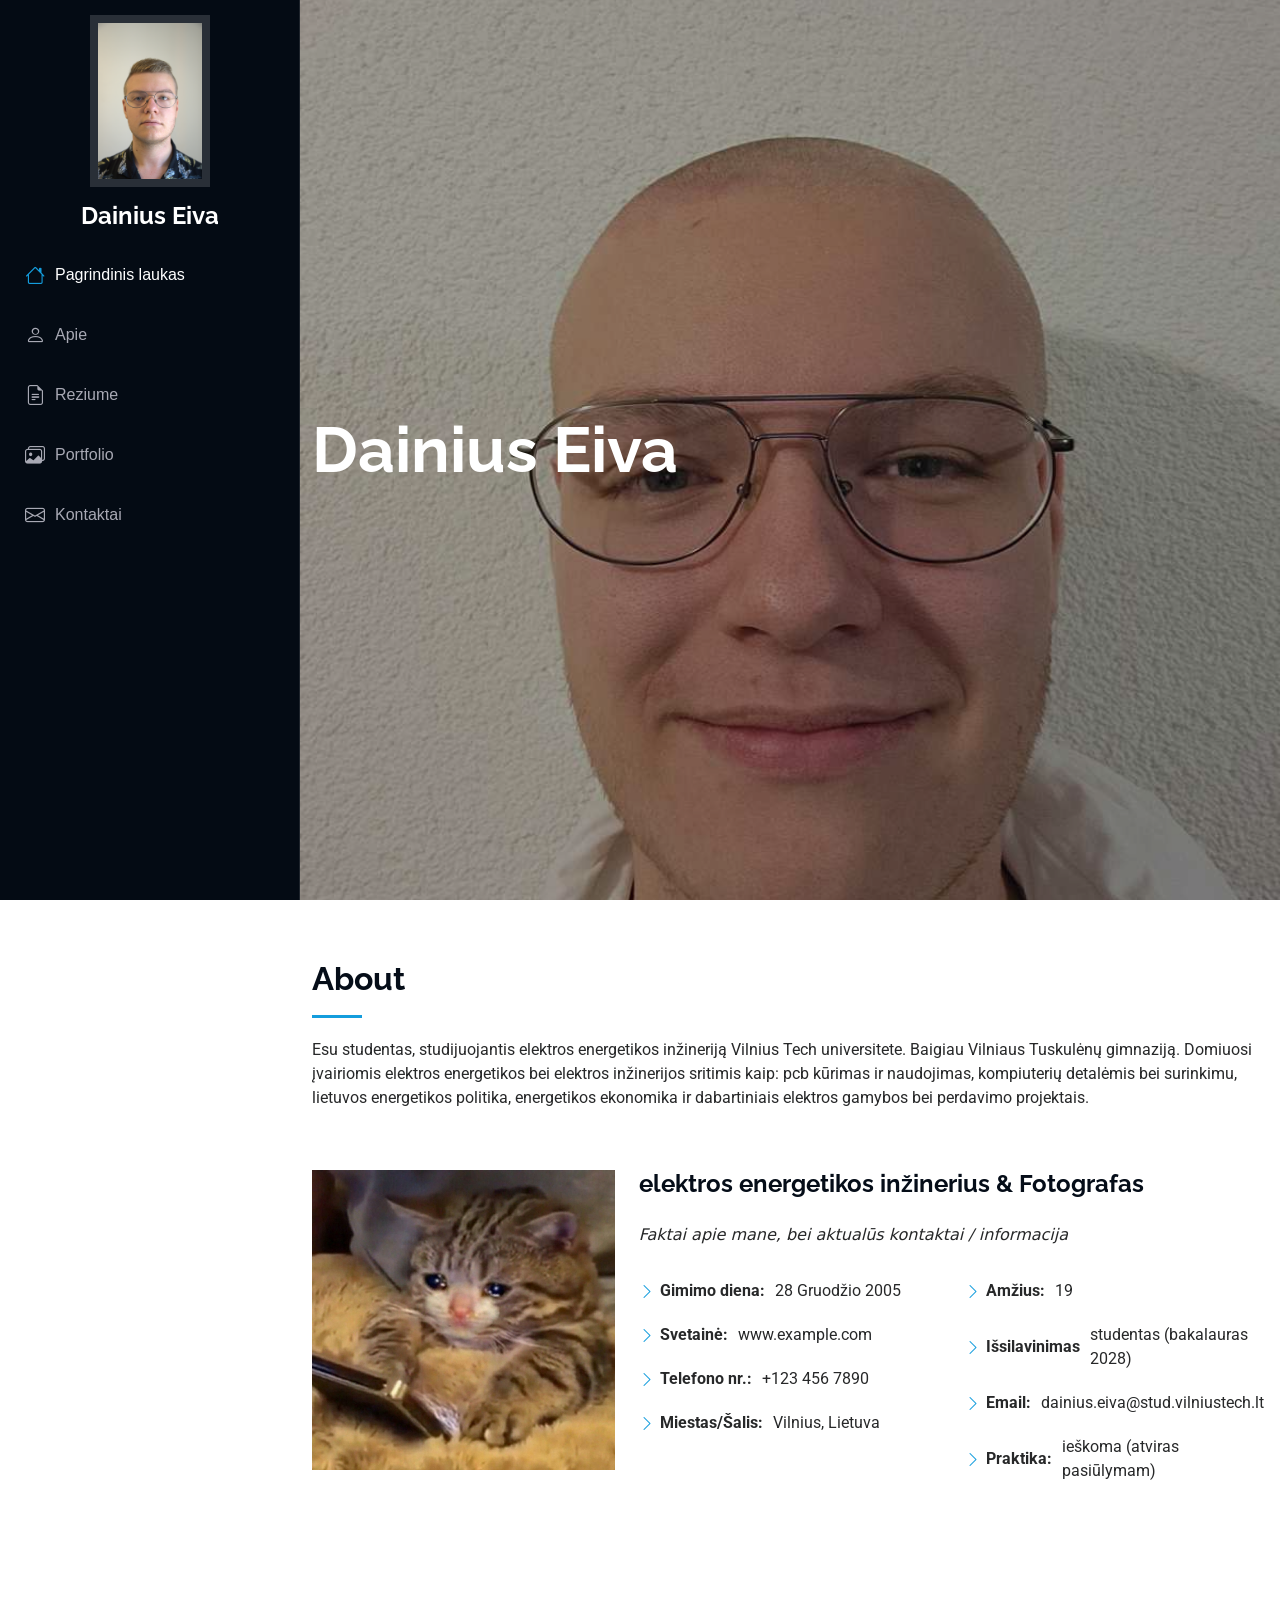
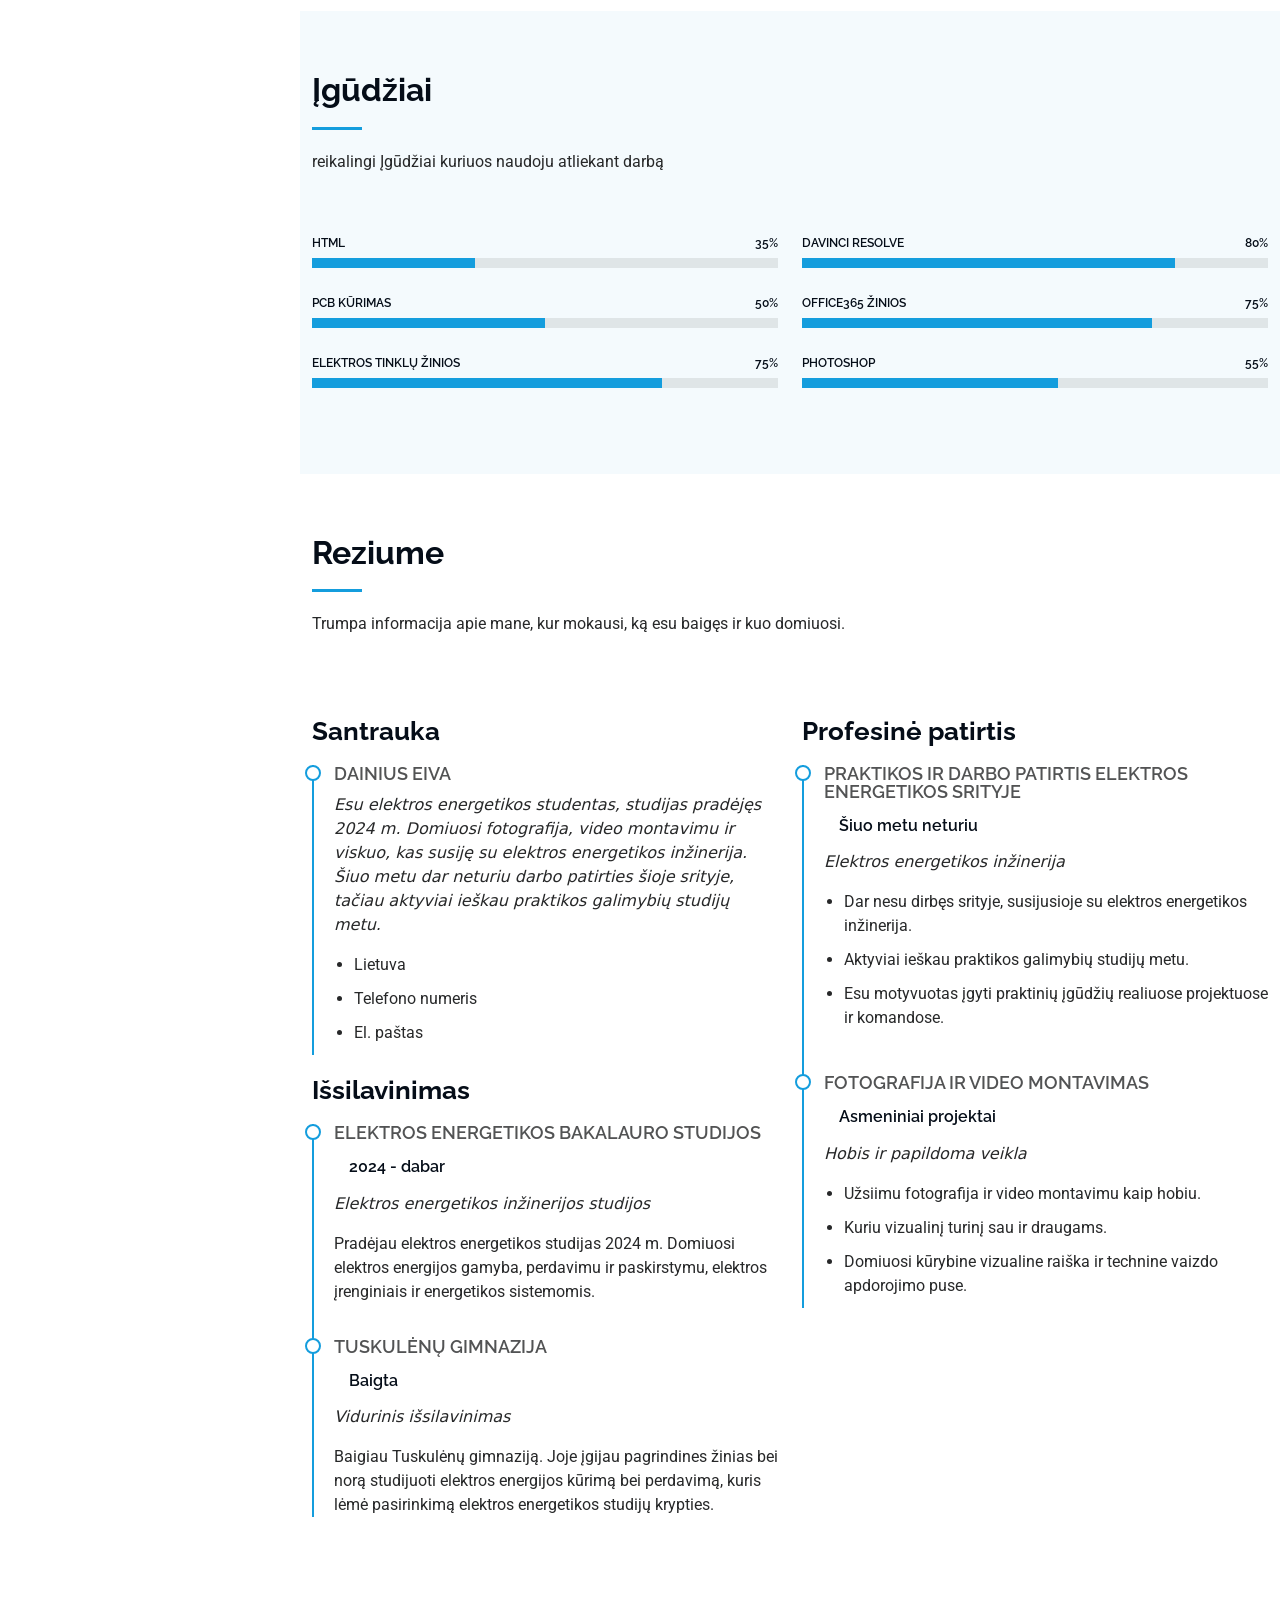
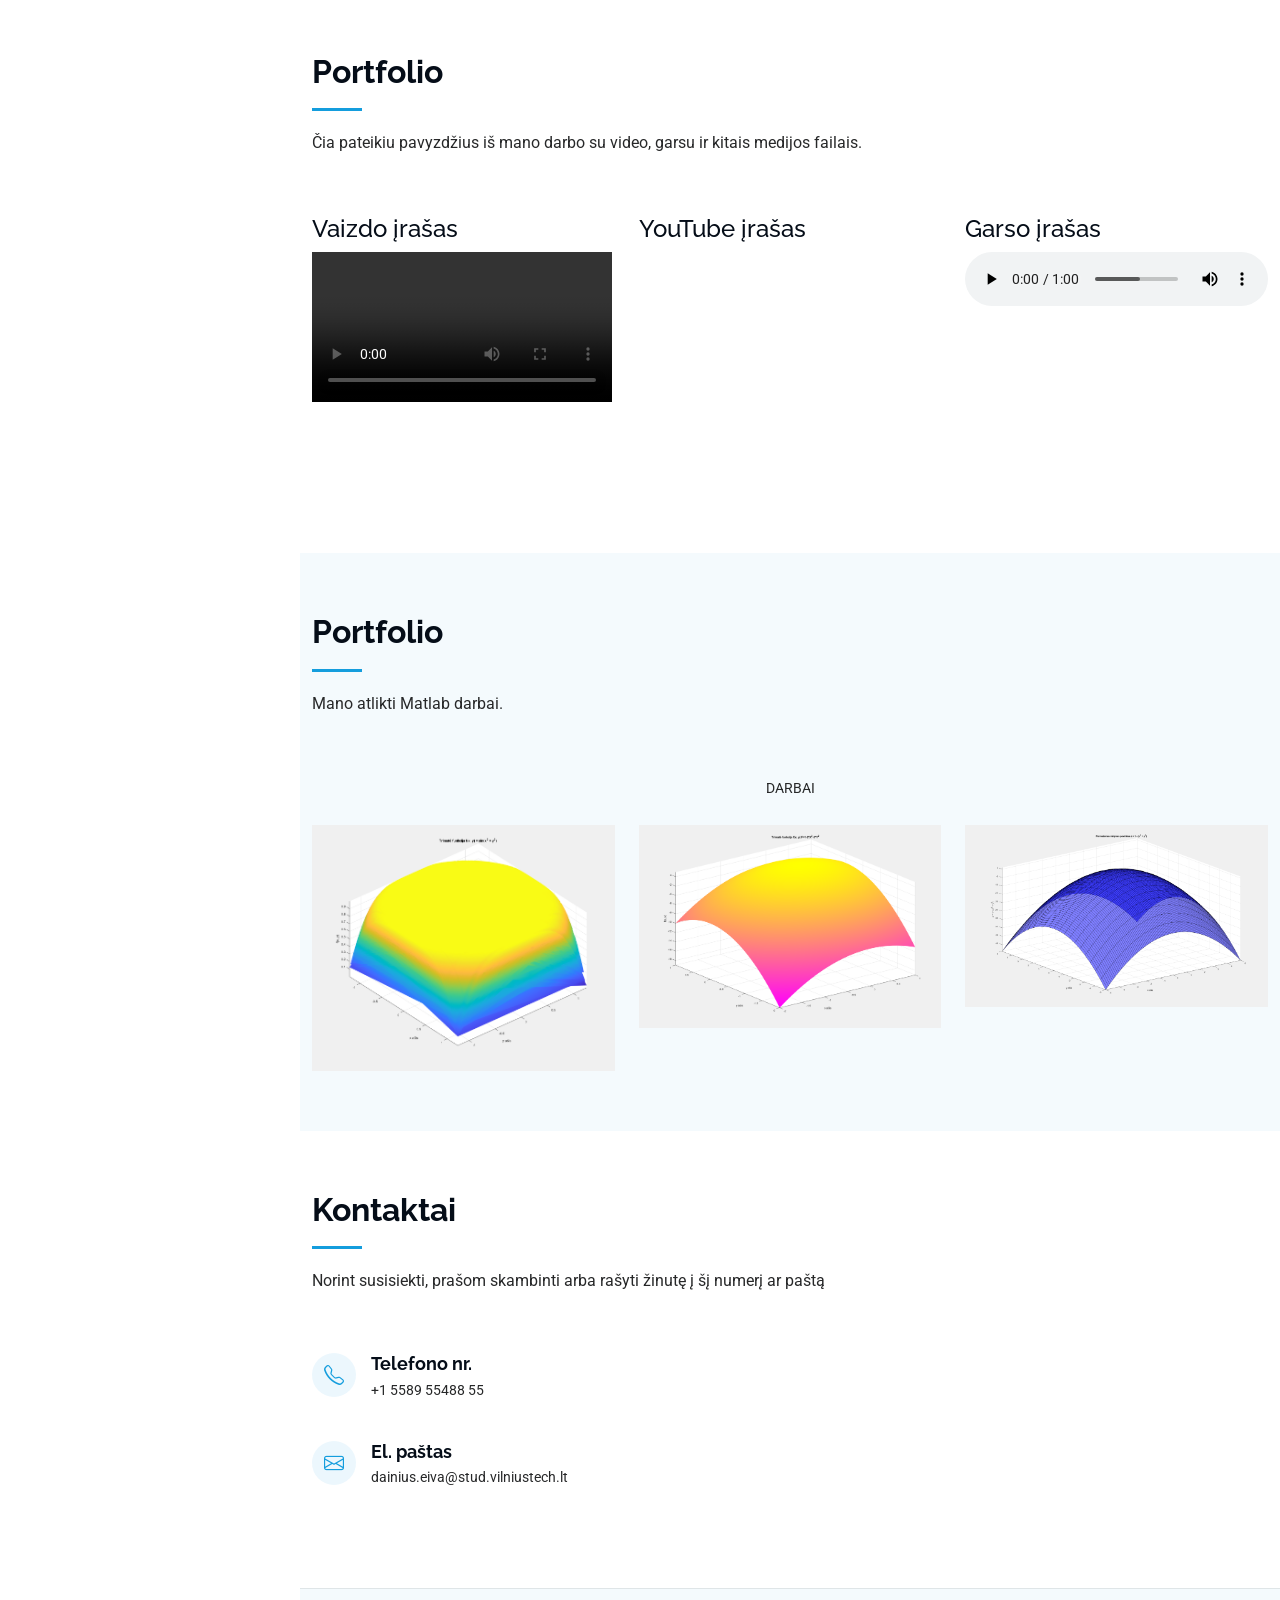
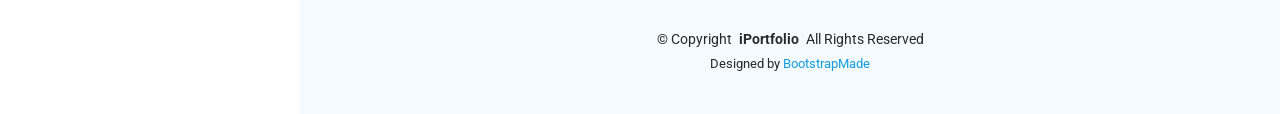
==== commit 751249ac: "Add files via upload" ====
--- a/index.html
+++ b/index.html
@@ -26,8 +26,7 @@
 
   <!-- Main CSS File -->
   <link href="assets/css/main.css" rel="stylesheet">
-  <link href="assets/css/main.css" rel="stylesheet">
-  <link href="assets/css/custom.css" rel="stylesheet">
+
   <!-- =======================================================
   * Template Name: iPortfolio
   * Template URL: https://bootstrapmade.com/iportfolio-bootstrap-portfolio-websites-template/
@@ -86,40 +85,6 @@
       <div class="container" data-aos="fade-up" data-aos-delay="100">
         <h2>Dainius Eiva</h2>
       </div>
-<section id="hero" class="hero section dark-background fade-in-section">
-  <img ...>
-  <div class="container" data-aos="fade-up" data-aos-delay="100">
-    <h2 class="animate-title">Dainius Eiva</h2>
-  </div>
-</section>
-
-<section id="about" class="about section fade-in-section">
-...
-</section>
-
-<section id="skills" class="skills section light-background fade-in-section">
-...
-</section>
-
-<section id="resume" class="resume section fade-in-section">
-...
-</section>
-
-<section id="services" class="services section fade-in-section">
-...
-</section>
-
-<section id="services" class="services section services-gradient">
-  ...
-</section>
-
-<section id="portfolio" class="portfolio section light-background fade-in-section">
-...
-</section>
-
-<section id="contact" class="contact section fade-in-section">
-...
-</section>
 
     </section><!-- /Hero Section -->
 
@@ -148,21 +113,10 @@
                 <ul>
                   <li><i class="bi bi-chevron-right"></i> <strong>Gimimo diena:</strong> <span>28 Gruodžio 2005</span></li>
                   <li><i class="bi bi-chevron-right"></i> <strong>Svetainė:</strong> <span>www.example.com</span></li>
-                    <li><i class="bi bi-chevron-right"></i> <strong>Telefono nr.:</strong> <span>+123 456 7890</span></li>
-
-    <!-- ČIA NAUJAS ELEMENTAS SU NESTED LIST -->
-    <li>
-      <i class="bi bi-chevron-right"></i> <strong>Domėjimosi sritys:</strong>
-      <span>elektros energetika</span>
-      <ul>
-        <li>PCB kūrimas</li>
-        <li>Kompiuterių surinkimas</li>
-        <li>Lietuvos energetikos politika</li>
-      </ul>
-    </li>
-  </ul>
-</div>
-
+                  <li><i class="bi bi-chevron-right"></i> <strong>Telefono nr.:</strong> <span>+123 456 7890</span></li>
+                  <li><i class="bi bi-chevron-right"></i> <strong>Miestas/Šalis:</strong> <span>Vilnius, Lietuva</span></li>
+                </ul>
+              </div>
               <div class="col-lg-6">
                 <ul>
                   <li><i class="bi bi-chevron-right"></i> <strong>Amžius:</strong> <span>19</span></li>
@@ -179,16 +133,6 @@
         </div>
 
       </div>
-      </div> 
-    </div>
-
-    <!-- CSS FIGŪROS -->
-    <div class="about-shapes">
-      <span class="shape shape-circle"></span>
-      <span class="shape shape-square"></span>
-      <span class="shape shape-triangle"></span>
-    </div>
-
 
     </section><!-- /About Section -->
 
@@ -336,16 +280,15 @@
             </div><!-- End Resume Item -->
 
             <div class="resume-item">
-  <h4>Fotografija ir video montavimas</h4>
-  <h5>Asmeniniai projektai</h5>
-  <p><em>Hobis ir papildoma veikla</em></p>
-  <ol class="custom-ol">
-    <li>Užsiimu fotografija ir video montavimu kaip hobiu.</li>
-    <li>Kuriu vizualinį turinį sau ir draugams.</li>
-    <li>Domiuosi kūrybine vizualine raiška ir technine vaizdo apdorojimo puse.</li>
-  </ol>
-</div>
-
+              <h4>Fotografija ir video montavimas</h4>
+              <h5>Asmeniniai projektai</h5>
+              <p><em>Hobis ir papildoma veikla</em></p>
+              <ul>
+                <li>Užsiimu fotografija ir video montavimu kaip hobiu.</li>
+                <li>Kuriu vizualinį turinį sau ir draugams.</li>
+                <li>Domiuosi kūrybine vizualine raiška ir technine vaizdo apdorojimo puse.</li>
+              </ul>
+            </div><!-- End Resume Item -->
 
           </div>
 
@@ -355,15 +298,12 @@
 
     </section><!-- /Resume Section -->
 
-    <section id="services" class="services section services-gradient">
+    <section id="services" class="services section">
 
   <div class="container section-title" data-aos="fade-up">
     <h2>Portfolio</h2>
     <p>Čia pateikiu pavyzdžius iš mano darbo su video, garsu ir kitais medijos failais.</p>
   </div>
-
-</section>
-
 
   <div class="container" data-aos="fade-up" data-aos-delay="100">
     <div class="row gy-4">
@@ -399,39 +339,6 @@
           Jūsų naršyklė nepalaiko audio žymos.
         </audio>
       </div>
-    <!-- ... tavo esami 3 stulpeliai ... -->
-
-    <!-- PASLAUGŲ LENTELĖ -->
-    <div class="row mt-4">
-      <div class="col-12">
-        <table class="services-table">
-          <thead>
-            <tr>
-              <th>Paslauga</th>
-              <th>Aprašymas</th>
-              <th>Kaina</th>
-            </tr>
-          </thead>
-          <tbody>
-            <tr>
-              <td>Fotografavimo paslaugos</td>
-              <td>Asmeninės, grupinės ir renginių fotosesijos.</td>
-              <td>nuo 60 €</td>
-            </tr>
-            <tr>
-              <td>Video montavimo paslaugos</td>
-              <td>Trumpi klipai, socialinių tinklų turinys, renginių montažas.</td>
-              <td>nuo 80 €</td>
-            </tr>
-            <tr>
-              <td>Namo elektros tinklo projektavimas ir pravedimas</td>
-              <td>Elektros tinklo perdavimo linija nuo transformatorinės į namus ir padavimas po pačius namus</td>
-              <td>nuo 500 €</td>
-            </tr>
-          </tbody>
-        </table>
-      </div>
-    </div>
 
     </div>
   </div>
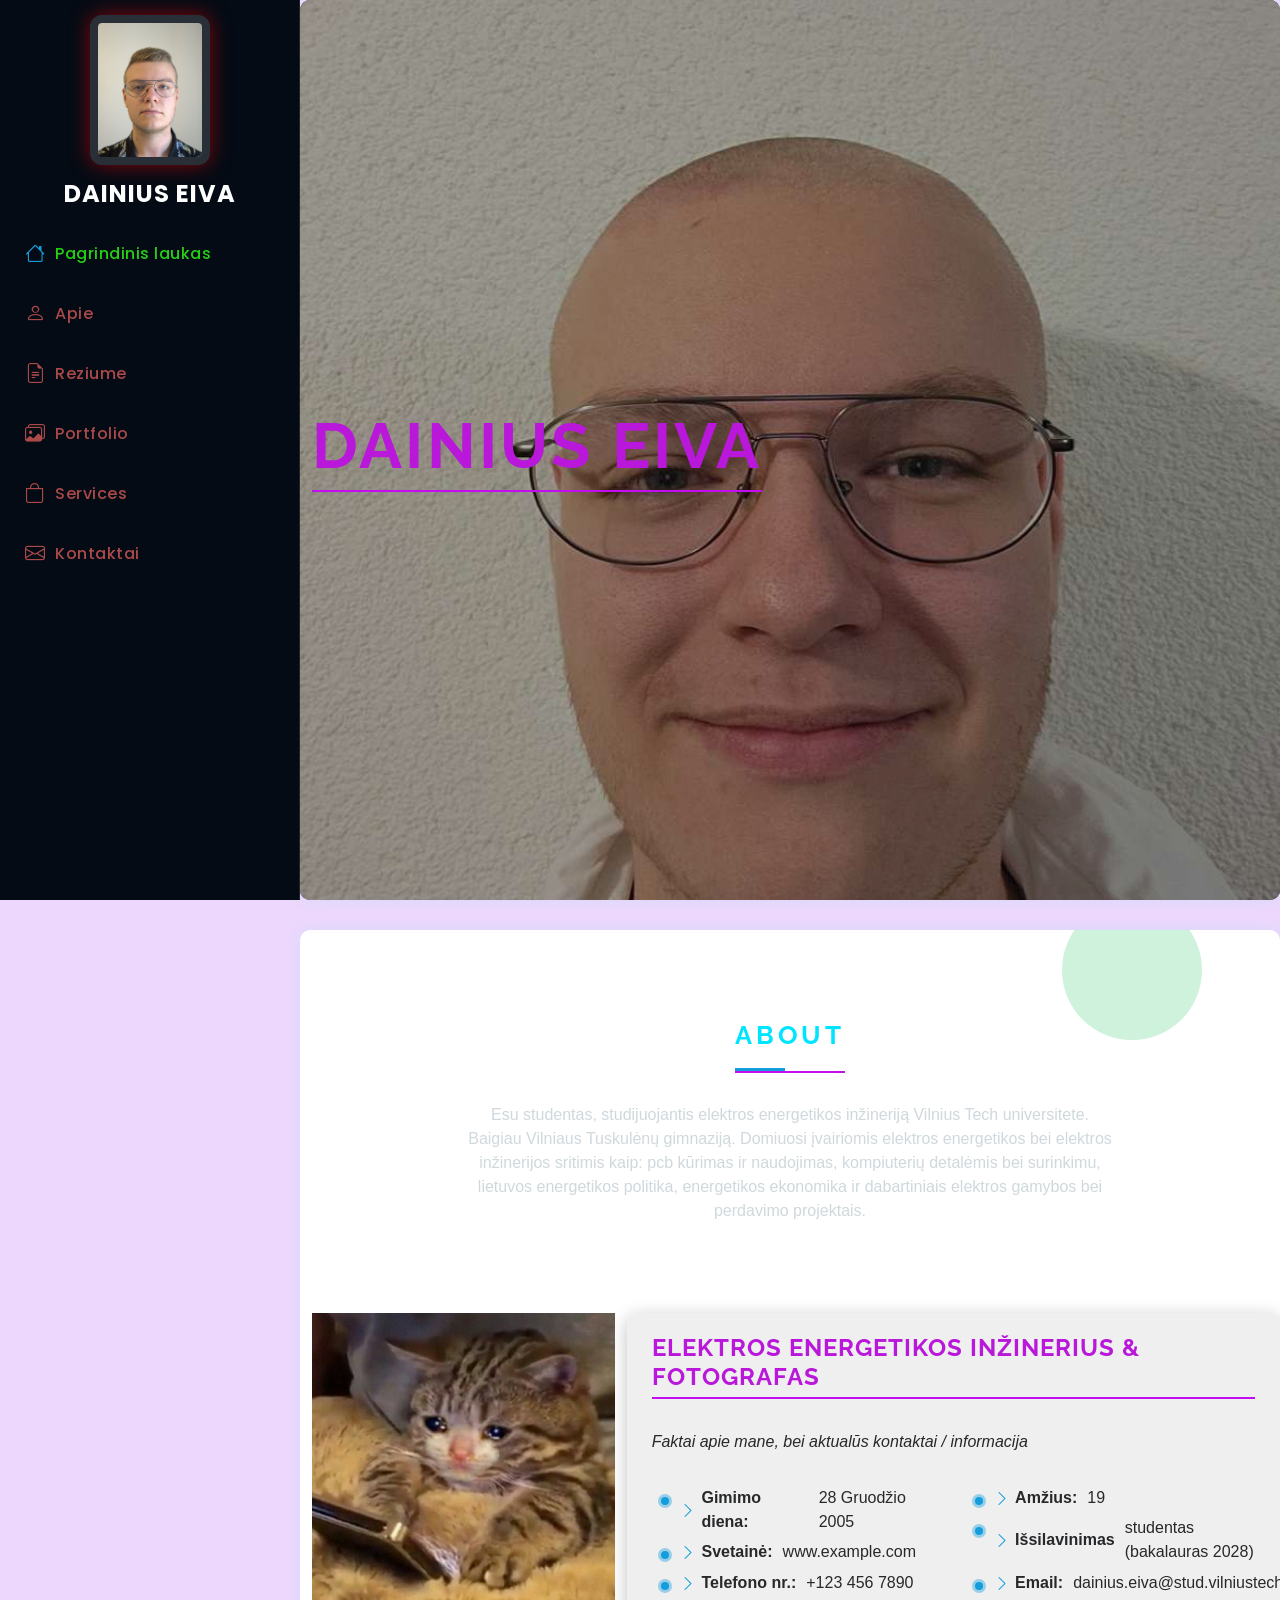
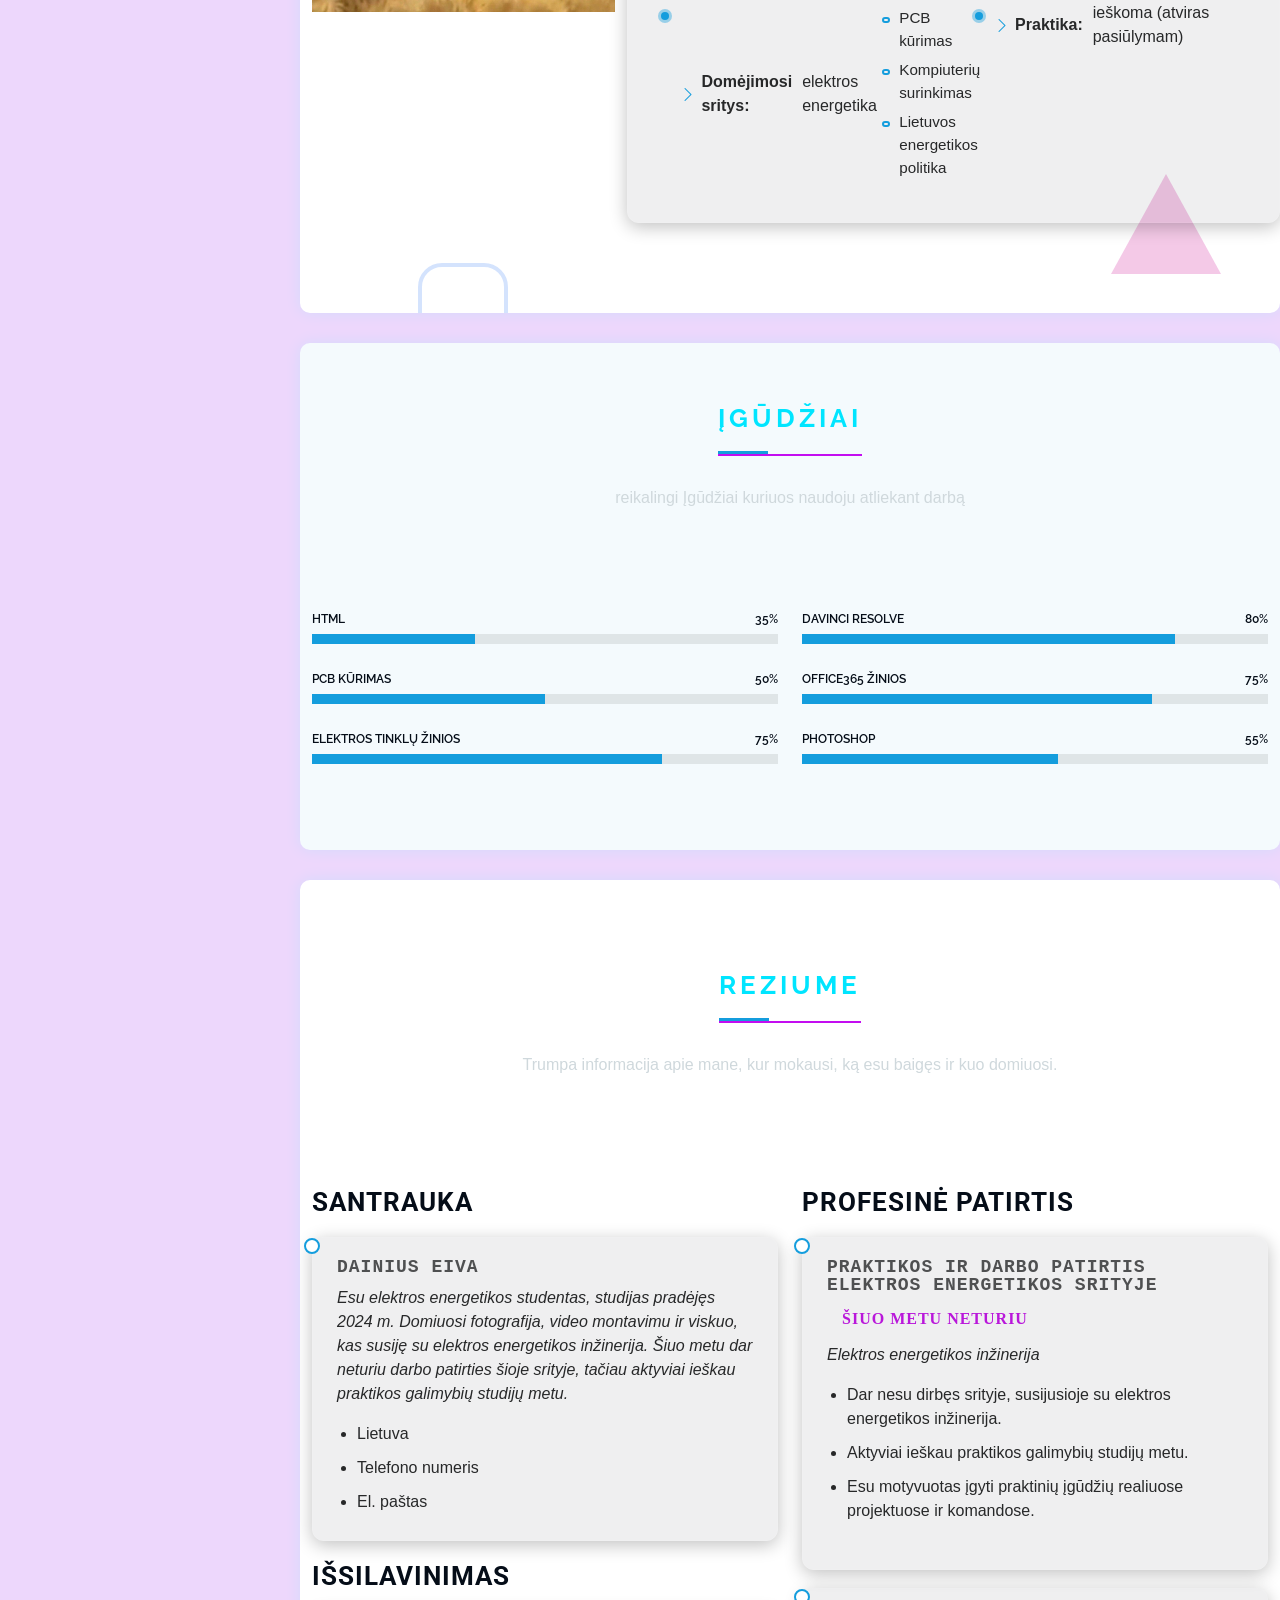
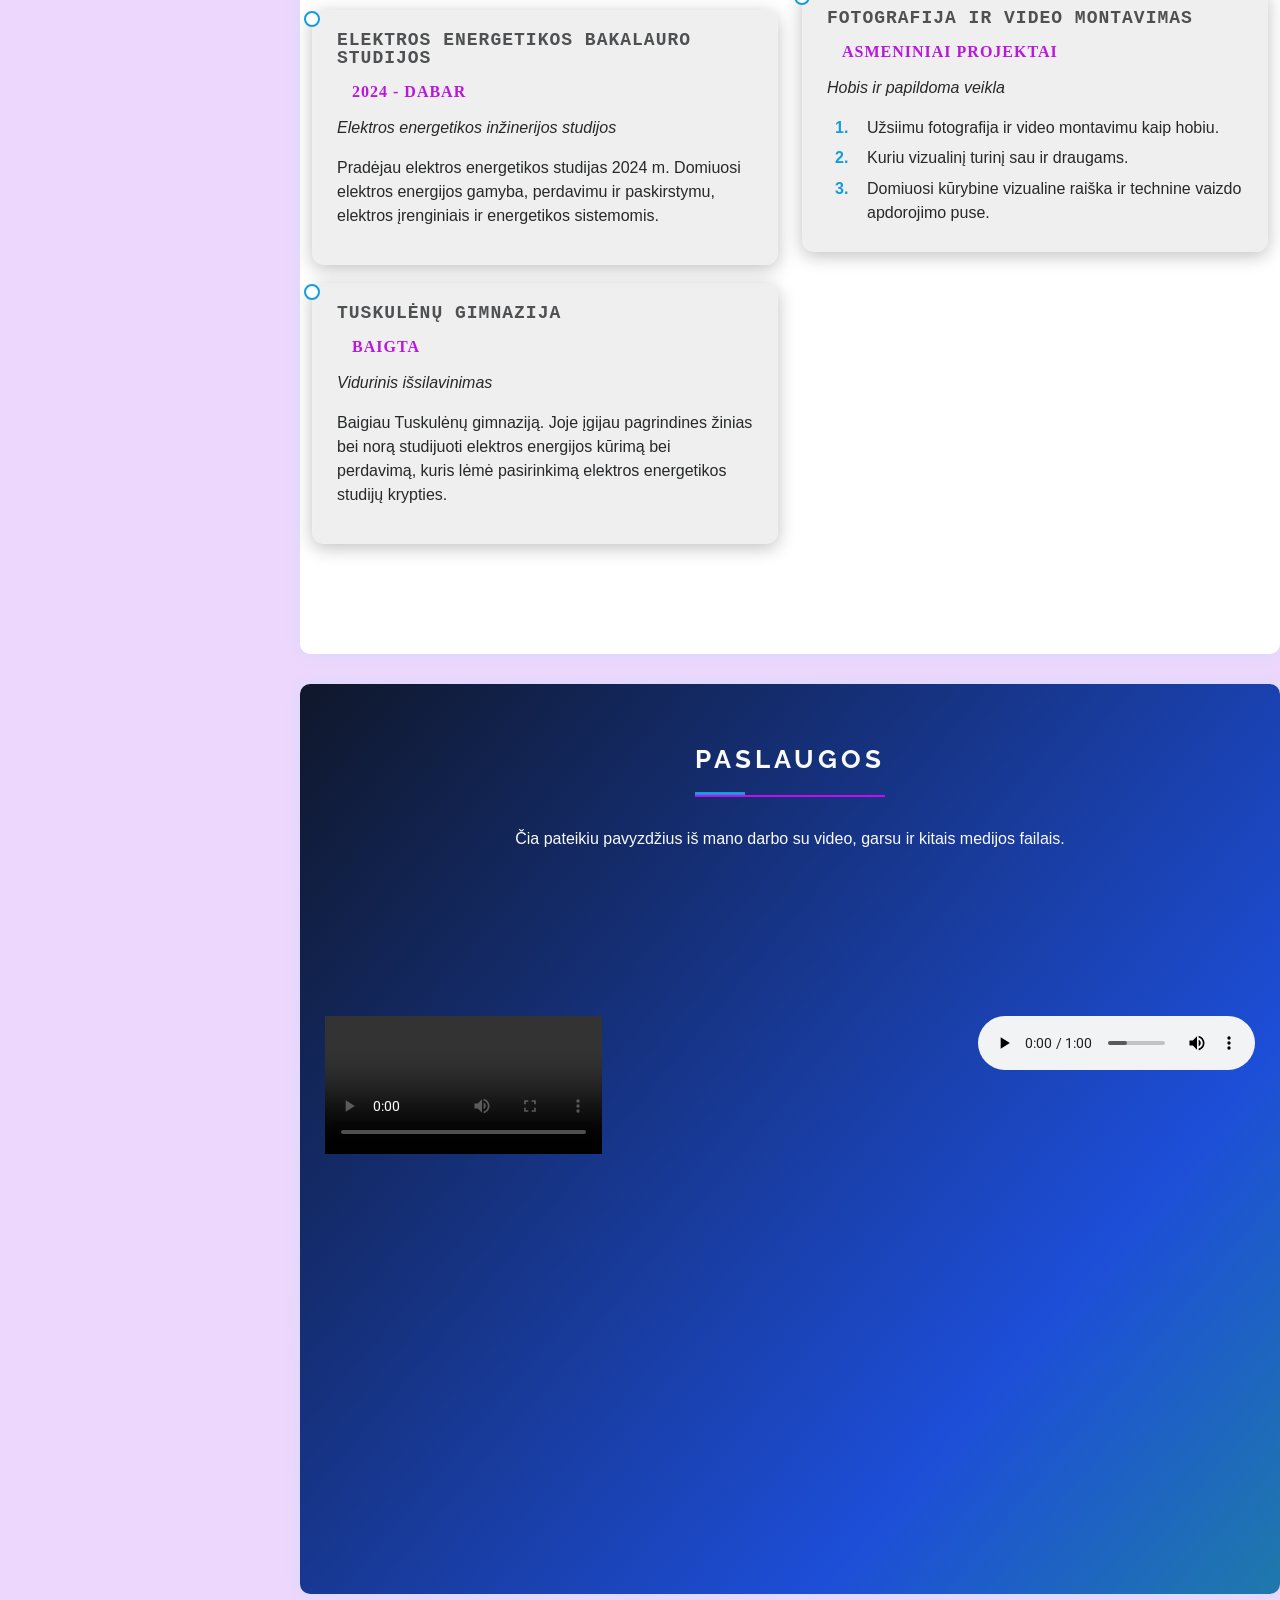
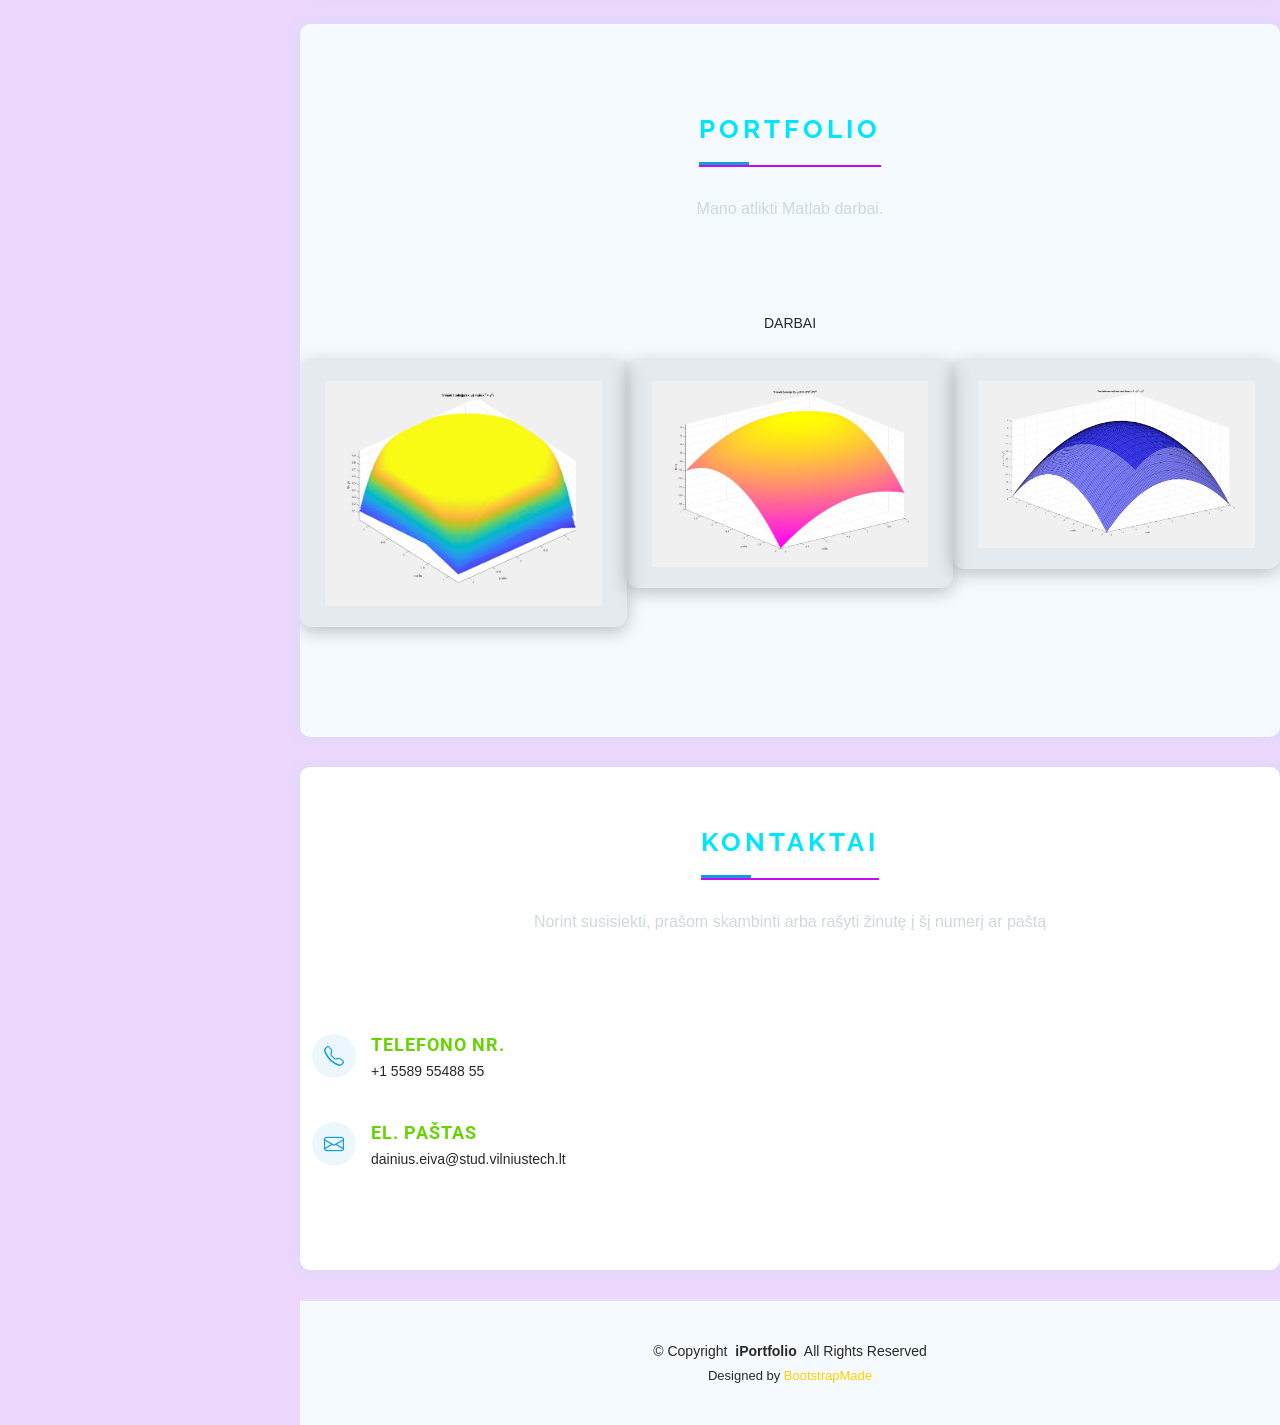
==== commit c9b92e55: "Add files via upload" ====
--- a/index.html
+++ b/index.html
@@ -15,7 +15,7 @@
   <!-- Fonts -->
   <link href="https://fonts.googleapis.com" rel="preconnect">
   <link href="https://fonts.gstatic.com" rel="preconnect" crossorigin>
-  <link href="https://fonts.googleapis.com/css2?family=Roboto:ital,wght@0,100;0,300;0,400;0,500;0,700;0,900;1,100;1,300;1,400;1,500;1,700;1,900&family=Poppins:ital,wght@0,100;0,200;0,300;0,400;0,500;0,600;0,700;0,800;0,900;1,100;1,200;1,300;1,400;1,500;1,600;1,700;1,800;1,900&family=Raleway:ital,wght@0,100;0,200;0,300;0,400;0,500;0,600;0,700;0,800;0,900;1,100;1,200;1,300;1,400;1,500;1,600;1,700;1,800;1,900&display=swap" rel="stylesheet">
+  <link href="https://fonts.googleapis.com/css2?family=Roboto:ital,wght@0,100;0,300;0,400;0,500;0,700;0,900;1,100;1,300;1,400;1,500;1,700;1,800;1,900&family=Poppins:ital,wght@0,100;0,200;0,300;0,400;0,500;0,600;0,700;0,800;0,900;1,100;1,200;1,300;1,400;1,500;1,600;1,700;1,800;1,900&family=Raleway:ital,wght@0,100;0,200;0,300;0,400;0,500;0,600;0,700;0,800;0,900;1,100;1,200;1,300;1,400;1,500;1,600;1,700;1,800;1,900&display=swap" rel="stylesheet">
 
   <!-- Vendor CSS Files -->
   <link href="assets/vendor/bootstrap/css/bootstrap.min.css" rel="stylesheet">
@@ -26,14 +26,8 @@
 
   <!-- Main CSS File -->
   <link href="assets/css/main.css" rel="stylesheet">
-
-  <!-- =======================================================
-  * Template Name: iPortfolio
-  * Template URL: https://bootstrapmade.com/iportfolio-bootstrap-portfolio-websites-template/
-  * Updated: Jun 29 2024 with Bootstrap v5.3.3
-  * Author: BootstrapMade.com
-  * License: https://bootstrapmade.com/license/
-  ======================================================== -->
+  <link href="assets/css/custom.css" rel="stylesheet">
+
 </head>
 
 <body class="index-page">
@@ -46,11 +40,8 @@
     </div>
 
     <a href="index.html" class="logo d-flex align-items-center justify-content-center">
-      <!-- Uncomment the line below if you also wish to use an image logo -->
-      <!-- <img src="assets/img/logo.png" alt=""> -->
       <h1 class="sitename">Dainius Eiva</h1>
     </a>
-
 
     <nav id="navmenu" class="navmenu">
       <ul>
@@ -58,6 +49,7 @@
         <li><a href="#about"><i class="bi bi-person navicon"></i> Apie</a></li>
         <li><a href="#resume"><i class="bi bi-file-earmark-text navicon"></i> Reziume</a></li>
         <li><a href="#portfolio"><i class="bi bi-images navicon"></i> Portfolio</a></li>
+        <li><a href="#services"><i class="bi bi-bag navicon"></i> Services</a></li>
         <li><a href="#contact"><i class="bi bi-envelope navicon"></i> Kontaktai</a></li>
       </ul>
     </nav>
@@ -67,35 +59,35 @@
   <main class="main">
 
     <!-- Hero Section -->
-    <section id="hero" class="hero section dark-background">
+    <section id="hero" class="hero section dark-background fade-in-section">
 
       <img src="assets/img/po%20simtadienio.jpg"
-       alt=""
-       data-aos="fade-in"
-       style="
-         position: absolute;
-         top: 0;
-         left: 0;
-         width: 100%;
-         height: 100%;
-         object-fit: cover;
-         object-position: center 55%;
-         display: block;
-       ">
+           alt=""
+           data-aos="fade-in"
+           style="
+             position: absolute;
+             top: 0;
+             left: 0;
+             width: 100%;
+             height: 100%;
+             object-fit: cover;
+             object-position: center 55%;
+             display: block;
+           ">
+
       <div class="container" data-aos="fade-up" data-aos-delay="100">
-        <h2>Dainius Eiva</h2>
+        <h2 class="animate-title">Dainius Eiva</h2>
       </div>
 
     </section><!-- /Hero Section -->
 
     <!-- About Section -->
-    <section id="about" class="about section">
-
-      <!-- Section Title -->
+    <section id="about" class="about section fade-in-section">
+
       <div class="container section-title" data-aos="fade-up">
         <h2>About</h2>
-        <p>Esu studentas, studijuojantis elektros energetikos inžineriją Vilnius Tech universitete. Baigiau Vilniaus Tuskulėnų gimnaziją. Domiuosi įvairiomis elektros energetikos bei elektros inžinerijos sritimis kaip: pcb kūrimas ir naudojimas, kompiuterių detalėmis bei surinkimu, lietuvos energetikos politika, energetikos ekonomika ir dabartiniais elektros gamybos bei perdavimo projektais. </p>
-      </div><!-- End Section Title -->
+        <p>Esu studentas, studijuojantis elektros energetikos inžineriją Vilnius Tech universitete. Baigiau Vilniaus Tuskulėnų gimnaziją. Domiuosi įvairiomis elektros energetikos bei elektros inžinerijos sritimis kaip: pcb kūrimas ir naudojimas, kompiuterių detalėmis bei surinkimu, lietuvos energetikos politika, energetikos ekonomika ir dabartiniais elektros gamybos bei perdavimo projektais.</p>
+      </div>
 
       <div class="container" data-aos="fade-up" data-aos-delay="100">
 
@@ -114,7 +106,15 @@
                   <li><i class="bi bi-chevron-right"></i> <strong>Gimimo diena:</strong> <span>28 Gruodžio 2005</span></li>
                   <li><i class="bi bi-chevron-right"></i> <strong>Svetainė:</strong> <span>www.example.com</span></li>
                   <li><i class="bi bi-chevron-right"></i> <strong>Telefono nr.:</strong> <span>+123 456 7890</span></li>
-                  <li><i class="bi bi-chevron-right"></i> <strong>Miestas/Šalis:</strong> <span>Vilnius, Lietuva</span></li>
+                  <li>
+                    <i class="bi bi-chevron-right"></i> <strong>Domėjimosi sritys:</strong>
+                    <span>elektros energetika</span>
+                    <ul>
+                      <li>PCB kūrimas</li>
+                      <li>Kompiuterių surinkimas</li>
+                      <li>Lietuvos energetikos politika</li>
+                    </ul>
+                  </li>
                 </ul>
               </div>
               <div class="col-lg-6">
@@ -126,27 +126,27 @@
                 </ul>
               </div>
             </div>
-            <p class="py-3">
-              
-            </p>
-          </div>
-        </div>
-
+          </div>
+        </div>
+
+      </div>
+
+      <!-- CSS FIGŪROS -->
+      <div class="about-shapes">
+        <span class="shape shape-circle"></span>
+        <span class="shape shape-square"></span>
+        <span class="shape shape-triangle"></span>
       </div>
 
     </section><!-- /About Section -->
 
-    
-    </section><!-- /Stats Section -->
-
     <!-- Skills Section -->
-    <section id="skills" class="skills section light-background">
-
-      <!-- Section Title -->
+    <section id="skills" class="skills section light-background fade-in-section">
+
       <div class="container section-title" data-aos="fade-up">
         <h2>Įgūdžiai</h2>
         <p>reikalingi Įgūdžiai kuriuos naudoju atliekant darbą</p>
-      </div><!-- End Section Title -->
+      </div>
 
       <div class="container" data-aos="fade-up" data-aos-delay="100">
 
@@ -159,21 +159,21 @@
               <div class="progress-bar-wrap">
                 <div class="progress-bar" role="progressbar" aria-valuenow="35" aria-valuemin="0" aria-valuemax="100"></div>
               </div>
-            </div><!-- End Skills Item -->
+            </div>
 
             <div class="progress">
               <span class="skill"><span>PCB kūrimas</span> <i class="val">50%</i></span>
               <div class="progress-bar-wrap">
                 <div class="progress-bar" role="progressbar" aria-valuenow="50" aria-valuemin="0" aria-valuemax="100"></div>
               </div>
-            </div><!-- End Skills Item -->
+            </div>
 
             <div class="progress">
               <span class="skill"><span>Elektros tinklų žinios</span> <i class="val">75%</i></span>
               <div class="progress-bar-wrap">
                 <div class="progress-bar" role="progressbar" aria-valuenow="75" aria-valuemin="0" aria-valuemax="100"></div>
               </div>
-            </div><!-- End Skills Item -->
+            </div>
 
           </div>
 
@@ -184,21 +184,21 @@
               <div class="progress-bar-wrap">
                 <div class="progress-bar" role="progressbar" aria-valuenow="80" aria-valuemin="0" aria-valuemax="100"></div>
               </div>
-            </div><!-- End Skills Item -->
+            </div>
 
             <div class="progress">
               <span class="skill"><span>Office365 žinios </span> <i class="val">75%</i></span>
               <div class="progress-bar-wrap">
                 <div class="progress-bar" role="progressbar" aria-valuenow="75" aria-valuemin="0" aria-valuemax="100"></div>
               </div>
-            </div><!-- End Skills Item -->
+            </div>
 
             <div class="progress">
               <span class="skill"><span>Photoshop</span> <i class="val">55%</i></span>
               <div class="progress-bar-wrap">
                 <div class="progress-bar" role="progressbar" aria-valuenow="55" aria-valuemin="0" aria-valuemax="100"></div>
               </div>
-            </div><!-- End Skills Item -->
+            </div>
 
           </div>
 
@@ -208,14 +208,13 @@
 
     </section><!-- /Skills Section -->
 
-        <!-- Resume Section -->
-    <section id="resume" class="resume section">
-
-      <!-- Section Title -->
+    <!-- Resume Section -->
+    <section id="resume" class="resume section fade-in-section">
+
       <div class="container section-title" data-aos="fade-up">
         <h2>Reziume</h2>
         <p>Trumpa informacija apie mane, kur mokausi, ką esu baigęs ir kuo domiuosi.</p>
-      </div><!-- End Section Title -->
+      </div>
 
       <div class="container">
 
@@ -239,7 +238,7 @@
                 <li>Telefono numeris</li>
                 <li>El. paštas</li>
               </ul>
-            </div><!-- End Resume Item -->
+            </div>
 
             <h3 class="resume-title">Išsilavinimas</h3>
 
@@ -251,7 +250,7 @@
                 Pradėjau elektros energetikos studijas 2024 m. Domiuosi elektros energijos gamyba,
                 perdavimu ir paskirstymu, elektros įrenginiais ir energetikos sistemomis.
               </p>
-            </div><!-- End Resume Item -->
+            </div>
 
             <div class="resume-item">
               <h4>Tuskulėnų gimnazija</h4>
@@ -261,7 +260,7 @@
                 Baigiau Tuskulėnų gimnaziją. Joje įgijau pagrindines žinias bei norą studijuoti elektros energijos kūrimą bei perdavimą, kuris lėmė pasirinkimą
                 elektros energetikos studijų krypties.
               </p>
-            </div><!-- End Resume Item -->
+            </div>
 
           </div>
 
@@ -277,18 +276,18 @@
                 <li>Aktyviai ieškau praktikos galimybių studijų metu.</li>
                 <li>Esu motyvuotas įgyti praktinių įgūdžių realiuose projektuose ir komandose.</li>
               </ul>
-            </div><!-- End Resume Item -->
+            </div>
 
             <div class="resume-item">
               <h4>Fotografija ir video montavimas</h4>
               <h5>Asmeniniai projektai</h5>
               <p><em>Hobis ir papildoma veikla</em></p>
-              <ul>
+              <ol class="custom-ol">
                 <li>Užsiimu fotografija ir video montavimu kaip hobiu.</li>
                 <li>Kuriu vizualinį turinį sau ir draugams.</li>
                 <li>Domiuosi kūrybine vizualine raiška ir technine vaizdo apdorojimo puse.</li>
-              </ul>
-            </div><!-- End Resume Item -->
+              </ol>
+            </div>
 
           </div>
 
@@ -298,139 +297,164 @@
 
     </section><!-- /Resume Section -->
 
-    <section id="services" class="services section">
-
-  <div class="container section-title" data-aos="fade-up">
-    <h2>Portfolio</h2>
-    <p>Čia pateikiu pavyzdžius iš mano darbo su video, garsu ir kitais medijos failais.</p>
-  </div>
-
-  <div class="container" data-aos="fade-up" data-aos-delay="100">
-    <div class="row gy-4">
-
-      <!-- Vietinis VIDEO -->
-      <div class="col-lg-4 col-md-6">
-        <h4>Vaizdo įrašas</h4>
-        <video controls class="img-fluid">
-          <source src="assets/media/7534244-hd_1920_1080_25fps.mp4" type="video/mp4">
-          Jūsų naršyklė nepalaiko video žymos.
-        </video>
-      </div>
-
-      <!-- YouTube įrašas (EMBED) -->
-      <div class="col-lg-4 col-md-6">
-        <h4>YouTube įrašas</h4>
-         <iframe
-          width="100%"
-          height="234.5"
-          src="https://www.youtube.com/embed/BoUVIhtqjAw"
-          title="YouTube video player"
-          frameborder="0"
-          allow="accelerometer; autoplay; clipboard-write; encrypted-media; gyroscope; picture-in-picture"
-          allowfullscreen>
-        </iframe>
-      </div>
-
-      <!-- Garso įrašas -->
-      <div class="col-lg-4 col-md-6">
-        <h4>Garso įrašas</h4>
-        <audio controls style="width: 100%;">
-          <source src="assets/media/quartz-clock-ticking-one-minute-253102.mp3" type="audio/mpeg">
-          Jūsų naršyklė nepalaiko audio žymos.
-        </audio>
-      </div>
-
-    </div>
-  </div>
-
-</section>
-<!-- Portfolio Section -->
-<section id="portfolio" class="portfolio section light-background">
-
-  <!-- Section Title -->
-  <div class="container section-title" data-aos="fade-up">
-    <h2>Portfolio</h2>
-    <p>Mano atlikti Matlab darbai.</p>
-  </div><!-- End Section Title -->
-
-  <div class="container">
-
-    <div class="isotope-layout" data-default-filter="*" data-layout="masonry" data-sort="original-order">
-
-      <ul class="portfolio-filters isotope-filters" data-aos="fade-up" data-aos-delay="100">
-        <li data-filter=".filter-photo">Darbai</li>
-      </ul><!-- End Portfolio Filters -->
-
-      <div class="row gy-4 isotope-container" data-aos="fade-up" data-aos-delay="200">
-
-        <!-- Darbas 1 -->
-        <div class="col-lg-4 col-md-6 portfolio-item isotope-item filter-photo">
-          <div class="portfolio-content h-100">
-            <img src="assets/img/portfolio/1.png" class="img-fluid" alt="Darbas 1">
-            <div class="portfolio-info">
-              <h4>Darbas 1</h4>
-              <p>Mano atliktas fotografijos / vaizdo projektas.</p>
-              <a href="assets/img/portfolio/1.png"
-                 title="Darbas 1"
-                 data-gallery="portfolio-gallery-photo"
-                 class="glightbox preview-link">
-                <i class="bi bi-zoom-in"></i>
-              </a>
-            </div>
-          </div>
-        </div><!-- End Portfolio Item -->
-
-        <!-- Darbas 2 -->
-        <div class="col-lg-4 col-md-6 portfolio-item isotope-item filter-photo">
-          <div class="portfolio-content h-100">
-            <img src="assets/img/portfolio/2.png" class="img-fluid" alt="Darbas 2">
-            <div class="portfolio-info">
-              <h4>Darbas 2</h4>
-              <p>Mano atliktas fotografijos / vaizdo projektas.</p>
-              <a href="assets/img/portfolio/2.png"
-                 title="Darbas 2"
-                 data-gallery="portfolio-gallery-photo"
-                 class="glightbox preview-link">
-                <i class="bi bi-zoom-in"></i>
-              </a>
-            </div>
-          </div>
-        </div><!-- End Portfolio Item -->
-
-        <!-- Darbas 3 -->
-        <div class="col-lg-4 col-md-6 portfolio-item isotope-item filter-photo">
-          <div class="portfolio-content h-100">
-            <img src="assets/img/portfolio/3.png" class="img-fluid" alt="Darbas 3">
-            <div class="portfolio-info">
-              <h4>Darbas 3</h4>
-              <p>Mano atliktas fotografijos / vaizdo projektas.</p>
-              <a href="assets/img/portfolio/3.png"
-                 title="Darbas 3"
-                 data-gallery="portfolio-gallery-photo"
-                 class="glightbox preview-link">
-                <i class="bi bi-zoom-in"></i>
-              </a>
-            </div>
-          </div>
-        </div><!-- End Portfolio Item -->
-
-      </div><!-- End Portfolio Container -->
-
-    </div>
-
-  </div>
-
-</section><!-- /Portfolio Section -->
-
+    <!-- Services Section -->
+    <section id="services" class="services section services-gradient fade-in-section">
+
+      <div class="container section-title" data-aos="fade-up">
+        <h2>Paslaugos</h2>
+        <p>Čia pateikiu pavyzdžius iš mano darbo su video, garsu ir kitais medijos failais.</p>
+      </div>
+
+      <div class="container" data-aos="fade-up" data-aos-delay="100">
+        <div class="row gy-4">
+
+          <div class="col-lg-4 col-md-6">
+            <h4>Vaizdo įrašas</h4>
+            <video controls class="img-fluid">
+              <source src="assets/media/7534244-hd_1920_1080_25fps.mp4" type="video/mp4">
+              Jūsų naršyklė nepalaiko video žymos.
+            </video>
+          </div>
+
+          <div class="col-lg-4 col-md-6">
+            <h4>YouTube įrašas</h4>
+            <iframe
+              width="100%"
+              height="234.5"
+              src="https://www.youtube.com/embed/BoUVIhtqjAw"
+              title="YouTube video player"
+              frameborder="0"
+              allow="accelerometer; autoplay; clipboard-write; encrypted-media; gyroscope; picture-in-picture"
+              allowfullscreen>
+            </iframe>
+          </div>
+
+          <div class="col-lg-4 col-md-6">
+            <h4>Garso įrašas</h4>
+            <audio controls style="width: 100%;">
+              <source src="assets/media/quartz-clock-ticking-one-minute-253102.mp3" type="audio/mpeg">
+              Jūsų naršyklė nepalaiko audio žymos.
+            </audio>
+          </div>
+
+        </div>
+
+        <div class="row mt-4">
+          <div class="col-12">
+            <table class="services-table">
+              <thead>
+                <tr>
+                  <th>Paslauga</th>
+                  <th>Aprašymas</th>
+                  <th>Kaina</th>
+                </tr>
+              </thead>
+              <tbody>
+                <tr>
+                  <td>Fotografavimo paslaugos</td>
+                  <td>Asmeninės, grupinės ir renginių fotosesijos.</td>
+                  <td>nuo 60 €</td>
+                </tr>
+                <tr>
+                  <td>Video montavimo paslaugos</td>
+                  <td>Trumpi klipai, socialinių tinklų turinys, renginių montažas.</td>
+                  <td>nuo 80 €</td>
+                </tr>
+                <tr>
+                  <td>Namo elektros tinklo projektavimas ir pravedimas</td>
+                  <td>Elektros tinklo perdavimo linija nuo transformatorinės į namus ir padavimas po pačius namus.</td>
+                  <td>nuo 500 €</td>
+                </tr>
+              </tbody>
+            </table>
+          </div>
+        </div>
+
+      </div>
+
+    </section><!-- /Services Section -->
+
+    <!-- Portfolio Section -->
+    <section id="portfolio" class="portfolio section light-background fade-in-section">
+
+      <div class="container section-title" data-aos="fade-up">
+        <h2>Portfolio</h2>
+        <p>Mano atlikti Matlab darbai.</p>
+      </div>
+
+      <div class="container">
+
+        <div class="isotope-layout" data-default-filter="*" data-layout="masonry" data-sort="original-order">
+
+          <ul class="portfolio-filters isotope-filters" data-aos="fade-up" data-aos-delay="100">
+            <li data-filter=".filter-photo">Darbai</li>
+          </ul>
+
+          <div class="row gy-4 isotope-container" data-aos="fade-up" data-aos-delay="200">
+
+            <div class="col-lg-4 col-md-6 portfolio-item isotope-item filter-photo">
+              <div class="portfolio-content h-100">
+                <img src="assets/img/portfolio/1.png" class="img-fluid" alt="Darbas 1">
+                <div class="portfolio-info">
+                  <h4>Darbas 1</h4>
+                  <p>Mano atliktas fotografijos / vaizdo projektas.</p>
+                  <a href="assets/img/portfolio/1.png"
+                     title="Darbas 1"
+                     data-gallery="portfolio-gallery-photo"
+                     class="glightbox preview-link">
+                    <i class="bi bi-zoom-in"></i>
+                  </a>
+                </div>
+              </div>
+            </div>
+
+            <div class="col-lg-4 col-md-6 portfolio-item isotope-item filter-photo">
+              <div class="portfolio-content h-100">
+                <img src="assets/img/portfolio/2.png" class="img-fluid" alt="Darbas 2">
+                <div class="portfolio-info">
+                  <h4>Darbas 2</h4>
+                  <p>Mano atliktas fotografijos / vaizdo projektas.</p>
+                  <a href="assets/img/portfolio/2.png"
+                     title="Darbas 2"
+                     data-gallery="portfolio-gallery-photo"
+                     class="glightbox preview-link">
+                    <i class="bi bi-zoom-in"></i>
+                  </a>
+                </div>
+              </div>
+            </div>
+
+            <div class="col-lg-4 col-md-6 portfolio-item isotope-item filter-photo">
+              <div class="portfolio-content h-100">
+                <img src="assets/img/portfolio/3.png" class="img-fluid" alt="Darbas 3">
+                <div class="portfolio-info">
+                  <h4>Darbas 3</h4>
+                  <p>Mano atliktas fotografijos / vaizdo projektas.</p>
+                  <a href="assets/img/portfolio/3.png"
+                     title="Darbas 3"
+                     data-gallery="portfolio-gallery-photo"
+                     class="glightbox preview-link">
+                    <i class="bi bi-zoom-in"></i>
+                  </a>
+                </div>
+              </div>
+            </div>
+
+          </div>
+
+        </div>
+
+      </div>
+
+    </section><!-- /Portfolio Section -->
 
     <!-- Contact Section -->
-    <section id="contact" class="contact section">
-
-      <!-- Section Title -->
+    <section id="contact" class="contact section fade-in-section">
+
       <div class="container section-title" data-aos="fade-up">
         <h2>Kontaktai</h2>
         <p>Norint susisiekti, prašom skambinti arba rašyti žinutę į šį numerį ar paštą</p>
-      </div><!-- End Section Title -->
+      </div>
 
       <div class="container" data-aos="fade-up" data-aos-delay="100">
 
@@ -438,21 +462,27 @@
 
           <div class="col-lg-5">
 
-              <div class="info-item d-flex" data-aos="fade-up" data-aos-delay="300">
-                <i class="bi bi-telephone flex-shrink-0"></i>
-                <div>
-                  <h3>Telefono nr.</h3>
-                  <p>+1 5589 55488 55</p>
-                </div>
-              </div><!-- End Info Item -->
-
-              <div class="info-item d-flex" data-aos="fade-up" data-aos-delay="400">
-                <i class="bi bi-envelope flex-shrink-0"></i>
-                <div>
-                  <h3>El. paštas</h3>
-                  <p>dainius.eiva@stud.vilniustech.lt</p>
-                </div>
-              </div><!-- End Info Item -->
+            <div class="info-item d-flex" data-aos="fade-up" data-aos-delay="300">
+              <i class="bi bi-telephone flex-shrink-0"></i>
+              <div>
+                <h3>Telefono nr.</h3>
+                <p>+1 5589 55488 55</p>
+              </div>
+            </div>
+
+            <div class="info-item d-flex" data-aos="fade-up" data-aos-delay="400">
+              <i class="bi bi-envelope flex-shrink-0"></i>
+              <div>
+                <h3>El. paštas</h3>
+                <p>dainius.eiva@stud.vilniustech.lt</p>
+              </div>
+            </div>
+
+          </div>
+
+        </div>
+
+      </div>
 
     </section><!-- /Contact Section -->
 
@@ -465,20 +495,16 @@
         <p>© <span>Copyright</span> <strong class="px-1 sitename">iPortfolio</strong> <span>All Rights Reserved</span></p>
       </div>
       <div class="credits">
-        <!-- All the links in the footer should remain intact. -->
-        <!-- You can delete the links only if you've purchased the pro version. -->
-        <!-- Licensing information: https://bootstrapmade.com/license/ -->
-        <!-- Purchase the pro version with working PHP/AJAX contact form: [buy-url] -->
         Designed by <a href="https://bootstrapmade.com/">BootstrapMade</a>
       </div>
     </div>
 
   </footer>
 
-  <!-- Scroll Top -->
-  <a href="#" id="scroll-top" class="scroll-top d-flex align-items-center justify-content-center"><i class="bi bi-arrow-up-short"></i></a>
-
-  <!-- Preloader -->
+  <a href="#" id="scroll-top" class="scroll-top d-flex align-items-center justify-content-center">
+    <i class="bi bi-arrow-up-short"></i>
+  </a>
+
   <div id="preloader"></div>
 
   <!-- Vendor JS Files -->
@@ -498,4 +524,4 @@
 
 </body>
 
-</html>+</html>
--- a/assets/css/custom.css
+++ b/assets/css/custom.css
@@ -0,0 +1,598 @@
+/* ================================
+   Custom CSS – Dainius Eiva CV
+   ================================ */
+
+/* --- 2. Tipografija (šriftai ir antraštės) --- */
+
+body {
+  font-family: 'Monsterrat', sans-serif;
+  color: #ffffff;
+  background-color: #950fee2a;
+}
+
+/* stilius visoms antraštėms */
+h1, h2, h3, h4, h5, h6 {
+  color: #b917da;
+  text-transform: uppercase;
+  letter-spacing: 1px;
+  margin-bottom: 15px;
+}
+h1 {
+  font-family: 'Poppins', sans-serif;
+}
+
+h2 {
+  font-family: 'Raleway', sans-serif;
+}
+
+h3 {
+  font-family: 'Roboto', sans-serif;
+}
+
+h4 {
+  font-family: 'Courier New', monospace;
+}
+
+h5 {
+  font-family: 'Times New Roman', serif;
+}
+
+h6 {
+  font-family: Arial, sans-serif;
+}
+
+
+h1 { font-size: 2.4rem; font-weight: 800; }
+h2 { font-size: 1.8rem; font-weight: 700; border-bottom: 2px solid #c30df0; display: inline-block; padding-bottom: 5px; }
+h3 { font-size: 1.4rem; font-weight: 600; color: #66d400; }
+
+
+/* a)  */
+button, .btn, input[type="submit"] {
+  background-color: #0dcaf0;
+  border: none;
+  color: #4800f1;
+  padding: 10px 25px;
+  border-radius: 8px;
+  transition: 0.3s;
+}
+
+button:hover, .btn:hover, input[type="submit"]:hover {
+  background-color: #ff09a1;
+  color: #cdf80c;
+  transform: scale(1.05);
+}
+
+/* b) */
+a {
+  color: #1792f7;
+  text-decoration: none;
+  transition: 0.3s;
+}
+
+a:hover {
+  color: #3fec0b;
+  text-shadow: 0 0 5px #6103f8;
+}
+
+/* c) */
+section {
+  background-color: #111;
+  border-radius: 10px;
+  padding: 40px;
+  margin-bottom: 30px;
+  box-shadow: 0 0 15px rgba(0, 255, 255, 0.1);
+}
+
+
+/* 3. a) Mygtukai + :hover, :active */
+
+button,
+.btn,
+input[type="submit"] {
+  background: linear-gradient(135deg, #00f5a0, #00d9ff);
+  color: #050608;
+  border: none;
+  border-radius: 999px;          /*apvalinti kraštai*/
+  padding: 10px 26px;
+  font-weight: 600;
+  letter-spacing: 0.05em;
+  text-transform: uppercase;
+  box-shadow: 0 0 15px rgba(0, 249, 214, 0.35);
+  transition: transform 0.15s ease, box-shadow 0.15s ease, filter 0.15s ease;
+}
+
+/* užvedus pele */
+button:hover,
+.btn:hover,
+input[type="submit"]:hover {
+  filter: brightness(1.05);
+  transform: translateY(-1px) scale(1.03);
+  box-shadow: 0 0 20px rgba(0, 249, 214, 0.6);
+}
+
+/* paspaudus (aktyvus) */
+button:active,
+.btn:active,
+input[type="submit"]:active {
+  transform: translateY(1px) scale(0.97);
+  box-shadow: 0 0 8px rgba(25, 216, 7, 0.4);
+}
+
+/* 3. b) Nuorodos (bendras stilius) */
+
+a {
+  color: #ffd000;
+  text-decoration: none;
+  font-weight: 500;
+  position: relative;
+  transition: color 0.2s ease;
+}
+
+/* „underline“ animacija iš apačios */
+a::after {
+  content: "";
+  position: absolute;
+  left: 0;
+  bottom: -2px;
+  width: 0;
+  height: 2px;
+  background: #1900ff;
+  transition: width 0.25s ease;
+}
+
+a:hover {
+  color: #ad0a0a;
+}
+
+a:hover::after {
+  width: 100%;
+}
+
+/* paspaudus nuorodą */
+a:active {
+  color: #ffb703;
+}
+
+/* Papildomai – meniu nuorodos, kad dar labiau skirtųsi nuo šablono */
+
+.navmenu a {
+  color: #aa4949;
+  font-weight: 500;
+  letter-spacing: 0.03em;
+}
+
+.navmenu a:hover,
+.navmenu a.active {
+  color: #25cf16;
+}
+
+/* 4a – vienodi viršutiniai / apatiniai tarpai About, Reziume, Portfolio */
+#about .container,
+#resume .container,
+#portfolio .container {
+  padding-top: 30px;
+  padding-bottom: 30px;
+}
+
+/* vienodas atstumas nuo sekcijos pavadinimo iki turinio */
+#about .section-title,
+#resume .section-title,
+#portfolio .section-title {
+  margin-bottom: 30px;
+}
+
+/* vienodi tarpai tarp „kortelių“ viduje */
+#resume .resume-item {
+  margin-bottom: 20px;
+}
+
+#portfolio .portfolio-item {
+  margin-bottom: 20px;
+}
+
+
+/* 4b – border radius + box-shadow, kad blokai atrodytų kaip kortelės */
+#about .content,
+#resume .resume-item,
+#portfolio .portfolio-item,
+#services .col-lg-4 {
+  background-color: #10162211;
+  border-radius: 12px;
+  padding: 20px 24px;
+  box-shadow: 0 4px 18px rgba(0, 0, 0, 0.247);
+  border: 1px solid rgba(255, 255, 255, 0.048);
+}
+
+
+/* 5.1 Komponentas: sekcijų pavadinimai .section-title */
+.section-title {
+  text-align: center;
+  margin-bottom: 40px;
+}
+
+.section-title h2 {
+  font-size: 26px;
+  letter-spacing: 0.15em;
+  color: #00e5ff;
+  text-transform: uppercase;
+}
+
+.section-title p {
+  max-width: 650px;
+  margin: 10px auto 0;
+  color: #cfd8dc;
+}
+
+/* 5.2 Komponentas: profilio nuotrauka kairėje (#header) */
+.profile-img img {
+  width: 150px;
+  height: 150px;
+  object-fit: cover;
+  border-radius: 12px;
+  border: 4px solid #0905f0;
+  box-shadow: 0 0 20px rgba(255, 0, 0, 0.5);
+}
+/* ============================
+   SĄRAŠAI: UNORDERED + NESTED
+   ============================ */
+
+.about .content ul {
+  list-style: none;
+  padding-left: 1.8rem;
+}
+
+.about .content ul li {
+  position: relative;
+  margin-bottom: 0.4rem;
+}
+
+/* Pagrindinio lygio „bullet“ */
+.about .content ul > li::before {
+  content: "";
+  position: absolute;
+  left: -1.2rem;
+  top: 0.7em;
+  width: 0.5rem;
+  height: 0.5rem;
+  border-radius: 999px;
+  background: var(--accent-color);
+  box-shadow: 0 0 0 3px color-mix(in srgb, var(--accent-color), transparent 60%);
+}
+
+/* Vidinis (nested) sąrašas – kitoks bullet */
+.about .content ul ul {
+  margin-top: 0.4rem;
+  padding-left: 1.4rem;
+  font-size: 0.95em;
+}
+
+.about .content ul ul li::before {
+  content: "";
+  position: absolute;
+  left: -1.1rem;
+  top: 0.65em;
+  width: 0.55rem;
+  height: 0.35rem;
+  border-radius: 3px;
+  border: 2px solid var(--accent-color);
+  background: transparent;
+  box-shadow: none;
+}
+
+/* ============================
+   NUMERUOTAS SĄRAŠAS SU COUNTER
+   ============================ */
+
+.custom-ol {
+  list-style: none;
+  counter-reset: services-counter;
+  padding-left: 2.5rem;
+  margin: 0;
+}
+
+.custom-ol li {
+  position: relative;
+  margin-bottom: 0.4rem;
+}
+
+.custom-ol li::before {
+  counter-increment: services-counter;
+  content: counter(services-counter) ".";
+  position: absolute;
+  left: -2rem;
+  top: 0;
+  font-weight: 700;
+  color: var(--accent-color);
+}
+/* ============================
+   PASLAUGŲ LENTELĖ
+   ============================ */
+
+.services-table {
+  width: 100%;
+  border-collapse: collapse;
+  margin-top: 20px;
+  font-size: 0.95rem;
+}
+
+/* Vienodi padding + centras */
+.services-table th,
+.services-table td {
+  padding: 12px 16px;
+  text-align: center;
+  border: 1px solid color-mix(in srgb, var(--default-color), transparent 80%);
+}
+
+/* Antraštinė eilutė – išskirta */
+.services-table thead th {
+  background: linear-gradient(
+    90deg,
+    var(--accent-color),
+    color-mix(in srgb, var(--accent-color), transparent 30%)
+  );
+  color: var(--contrast-color);
+  text-transform: uppercase;
+  letter-spacing: 0.08em;
+  font-size: 0.8rem;
+}
+
+/* Zebra stilius */
+.services-table tbody tr:nth-child(odd) {
+  background-color: color-mix(in srgb, var(--background-color), transparent 15%);
+}
+
+.services-table tbody tr:nth-child(even) {
+  background-color: color-mix(in srgb, var(--background-color), transparent 5%);
+}
+
+/* Hover efektas */
+.services-table tbody tr:hover {
+  background-color: color-mix(in srgb, var(--accent-color), transparent 80%);
+  transition: background-color 0.2s ease-out;
+}
+/* ============================
+   1. SEKCIJŲ FADE-IN ANIMACIJA
+   ============================ */
+
+@keyframes sectionFadeInUp {
+  0% {
+    opacity: 0;
+    transform: translateY(24px);
+  }
+  100% {
+    opacity: 1;
+    transform: translateY(0);
+  }
+}
+
+/* taikoma visoms sekcijoms su klase fade-in-section */
+.fade-in-section {
+  opacity: 0;
+  animation: sectionFadeInUp 0.7s ease-out forwards;
+}
+/* ============================
+   2. HERO ANTRAŠTĖS ANIMACIJA
+   ============================ */
+
+@keyframes titleReveal {
+  0% {
+    opacity: 0;
+    letter-spacing: 0.3em;
+    transform: translateY(18px);
+  }
+  100% {
+    opacity: 1;
+    letter-spacing: 0.05em;
+    transform: translateY(0);
+  }
+}
+
+.hero .animate-title {
+  opacity: 0;
+  animation: titleReveal 0.8s ease-out 0.2s forwards;
+}
+/* ============================
+   3. PORTFOLIO KORTELĖS HOVER ANIMACIJA
+   ============================ */
+
+@keyframes portfolioHover {
+  0% {
+    transform: translateY(0) scale(1);
+    box-shadow: 0 0 0 rgba(0, 0, 0, 0);
+  }
+  50% {
+    transform: translateY(-4px) scale(1.02);
+    box-shadow: 0 8px 20px rgba(0, 0, 0, 0.25);
+  }
+  100% {
+    transform: translateY(-2px) scale(1.01);
+    box-shadow: 0 4px 16px rgba(0, 0, 0, 0.2);
+  }
+}
+
+.portfolio .portfolio-content:hover {
+  animation: portfolioHover 0.45s ease-out forwards;
+}
+/* ============================
+   4. SVETAINĖS KROVIMO (PRELOADER) ANIMACIJA
+   ============================ */
+
+#preloader {
+  /* paliekam full-screen overlay, bet centruojam spinnerį */
+  display: block;
+  background: var(--background-color);
+}
+
+/* vienas besisukantis apskritimas */
+#preloader::before {
+  content: "";
+  position: fixed;
+  top: 50%;
+  left: 50%;
+  width: 52px;
+  height: 52px;
+  margin: 0;
+  border-radius: 50%;
+  border: 4px solid color-mix(in srgb, var(--accent-color), transparent 60%);
+  border-top-color: var(--accent-color);
+  border-right-color: var(--accent-color);
+  border-bottom-color: transparent;
+  border-left-color: transparent;
+  transform: translate(-50%, -50%);
+  animation: preloaderSpin 0.9s linear infinite;
+}
+
+@keyframes preloaderSpin {
+  0% {
+    transform: translate(-50%, -50%) rotate(0deg);
+  }
+  100% {
+    transform: translate(-50%, -50%) rotate(360deg);
+  }
+}
+
+/* ============================
+   5. PREFERS REDUCED MOTION
+   ============================ */
+
+@media (prefers-reduced-motion: reduce) {
+  /* Sekcijų ir hero animacijos – išjungiam */
+  .fade-in-section,
+  .hero .animate-title {
+    animation: none !important;
+    opacity: 1;
+    transform: none;
+  }
+
+  /* Portfolio hover – be animacijos, tik paprastas efektas */
+  .portfolio .portfolio-content:hover {
+    animation: none !important;
+    transform: none;
+    box-shadow: 0 4px 12px rgba(0, 0, 0, 0.18);
+  }
+
+  /* Preloader – be sukimosi */
+  #preloader::before {
+    animation: none !important;
+  }
+}
+/* PASLAUGŲ SEKCIJOS GRADIENTO ANIMACIJA */
+
+.services-gradient {
+  position: relative;
+  overflow: hidden;
+  z-index: 0;              /* svarbu, kitaip nematysi ::before */
+  color: #f9fafb;
+}
+
+.services-gradient .section-title h2,
+.services-gradient .section-title p {
+  color: #f9fafb;
+}
+
+.services-gradient::before {
+  content: "";
+  position: absolute;
+  inset: 0;
+  background: linear-gradient(
+    130deg,
+    #0f172a,
+    #1d4ed8,
+    #22c55e,
+    #f97316
+  );
+  background-size: 220% 220%;
+  animation: servicesGradientMove 14s ease-in-out infinite alternate;
+}
+
+@keyframes servicesGradientMove {
+  0% {
+    background-position: 0% 50%;
+  }
+  50% {
+    background-position: 100% 50%;
+  }
+  100% {
+    background-position: 0% 50%;
+  }
+}
+
+/* ABOUT SEKCIJOS CSS FIGŪROS */
+
+.about {
+  position: relative;
+  overflow: hidden;
+  z-index: 0;              /* kad figūros būtų už turinio, bet matomos */
+}
+
+.about-shapes {
+  position: absolute;
+  inset: 0;
+  pointer-events: none;
+  z-index: -1;
+}
+
+/* bendri nustatymai */
+.about-shapes .shape {
+  position: absolute;
+  opacity: 0.22;
+}
+
+/* Apskritimas – plaukioja vertikaliai */
+.shape-circle {
+  width: 140px;
+  height: 140px;
+  border-radius: 50%;
+  background: #22c55e;
+  top: -30px;
+  right: 8%;
+  animation: aboutFloat 18s ease-in-out infinite;
+}
+
+/* Kvadratas – sukasi ir šiek tiek keičia dydį */
+.shape-square {
+  width: 90px;
+  height: 90px;
+  border-radius: 24px;
+  border: 4px solid #3b82f6;
+  bottom: -40px;
+  left: 12%;
+  animation: aboutRotateScale 20s linear infinite;
+}
+
+/* Trikampis – juda įstrižai */
+.shape-triangle {
+  width: 0;
+  height: 0;
+  border-left: 55px solid transparent;
+  border-right: 55px solid transparent;
+  border-bottom: 100px solid rgb(204, 11, 146);
+  position: absolute;
+  bottom: 4%;
+  right: 6%;
+  animation: aboutDiagonal 14s ease-in-out infinite;
+}
+
+
+/* Animacijos */
+
+@keyframes aboutFloat {
+  0% { transform: translateY(0); }
+  50% { transform: translateY(28px); }
+  100% { transform: translateY(0); }
+}
+
+@keyframes aboutRotateScale {
+  0% { transform: rotate(0deg) scale(1); }
+  50% { transform: rotate(180deg) scale(1.12); }
+  100% { transform: rotate(360deg) scale(1); }
+}
+
+@keyframes aboutDiagonal {
+  0%   { transform: translate(0, 0); }
+  50%  { transform: translate(-18px, -16px); }
+  100% { transform: translate(0, 0); }
+}
+
+
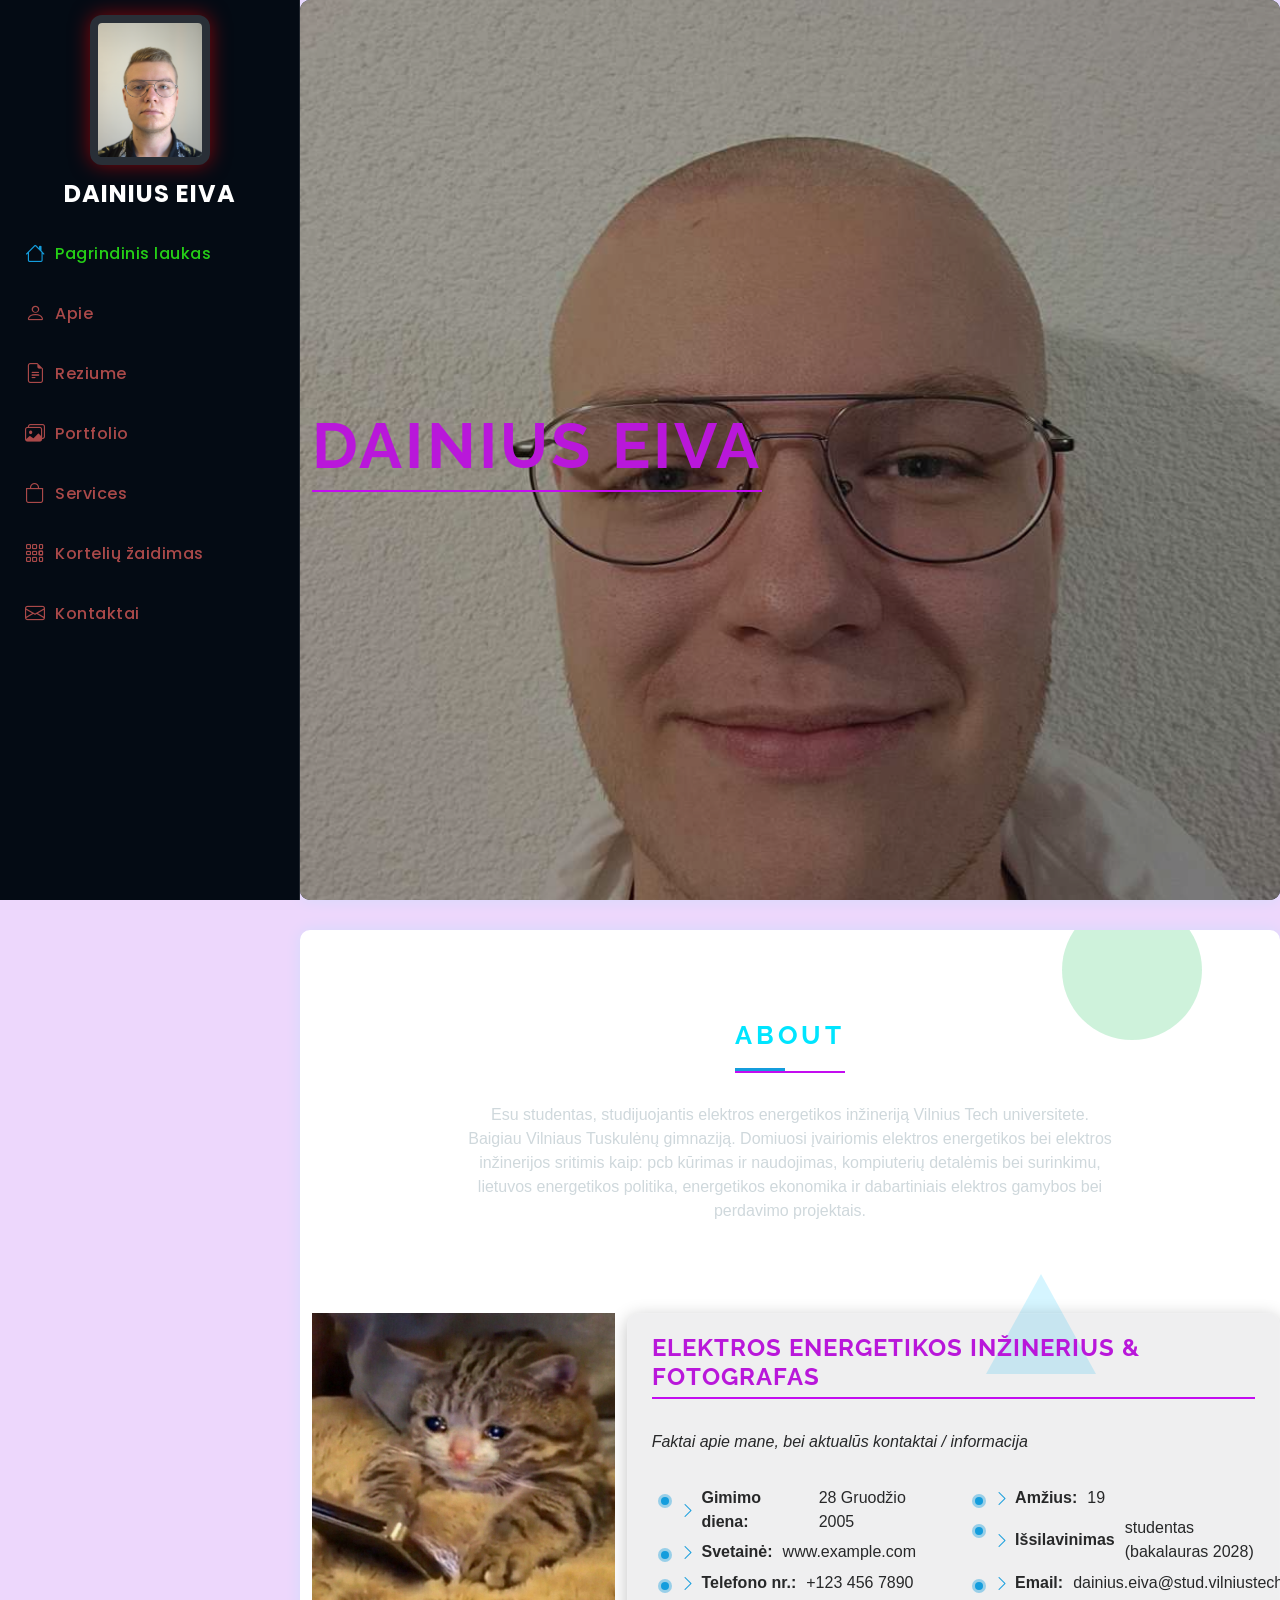
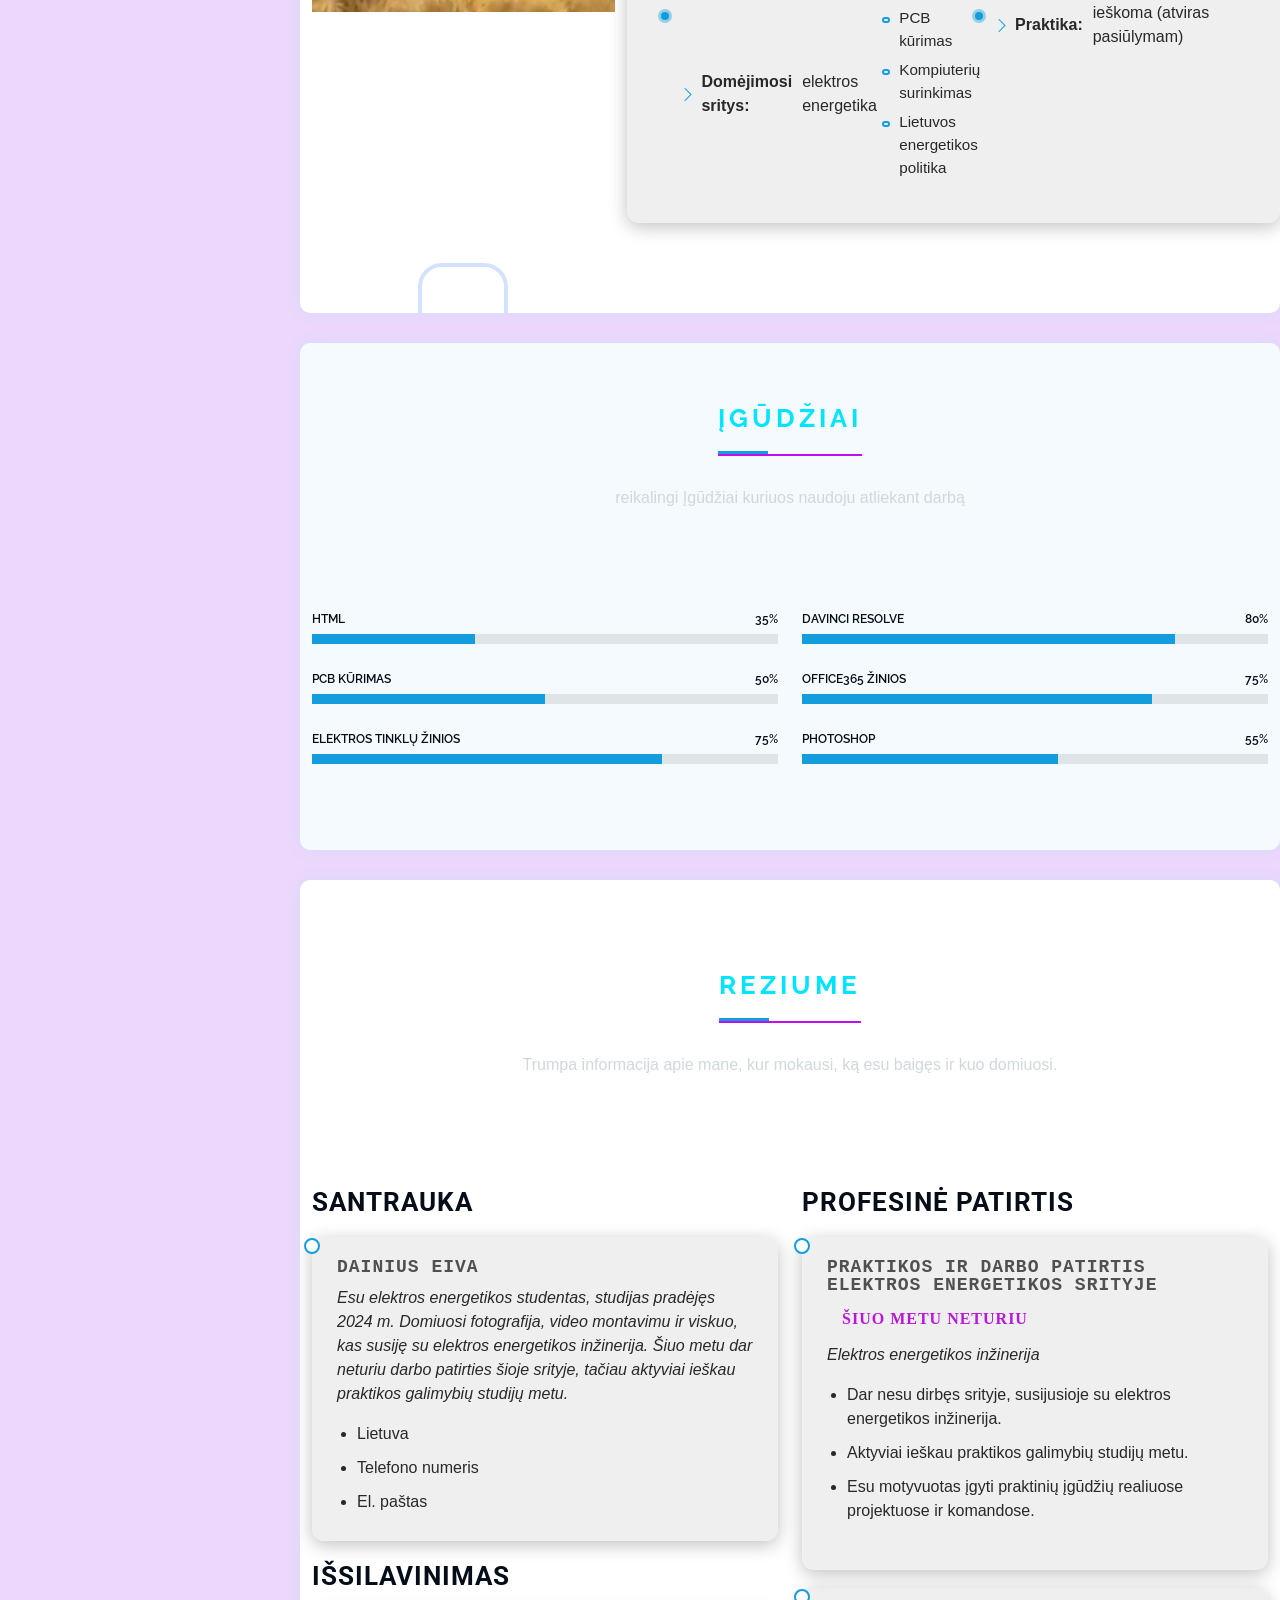
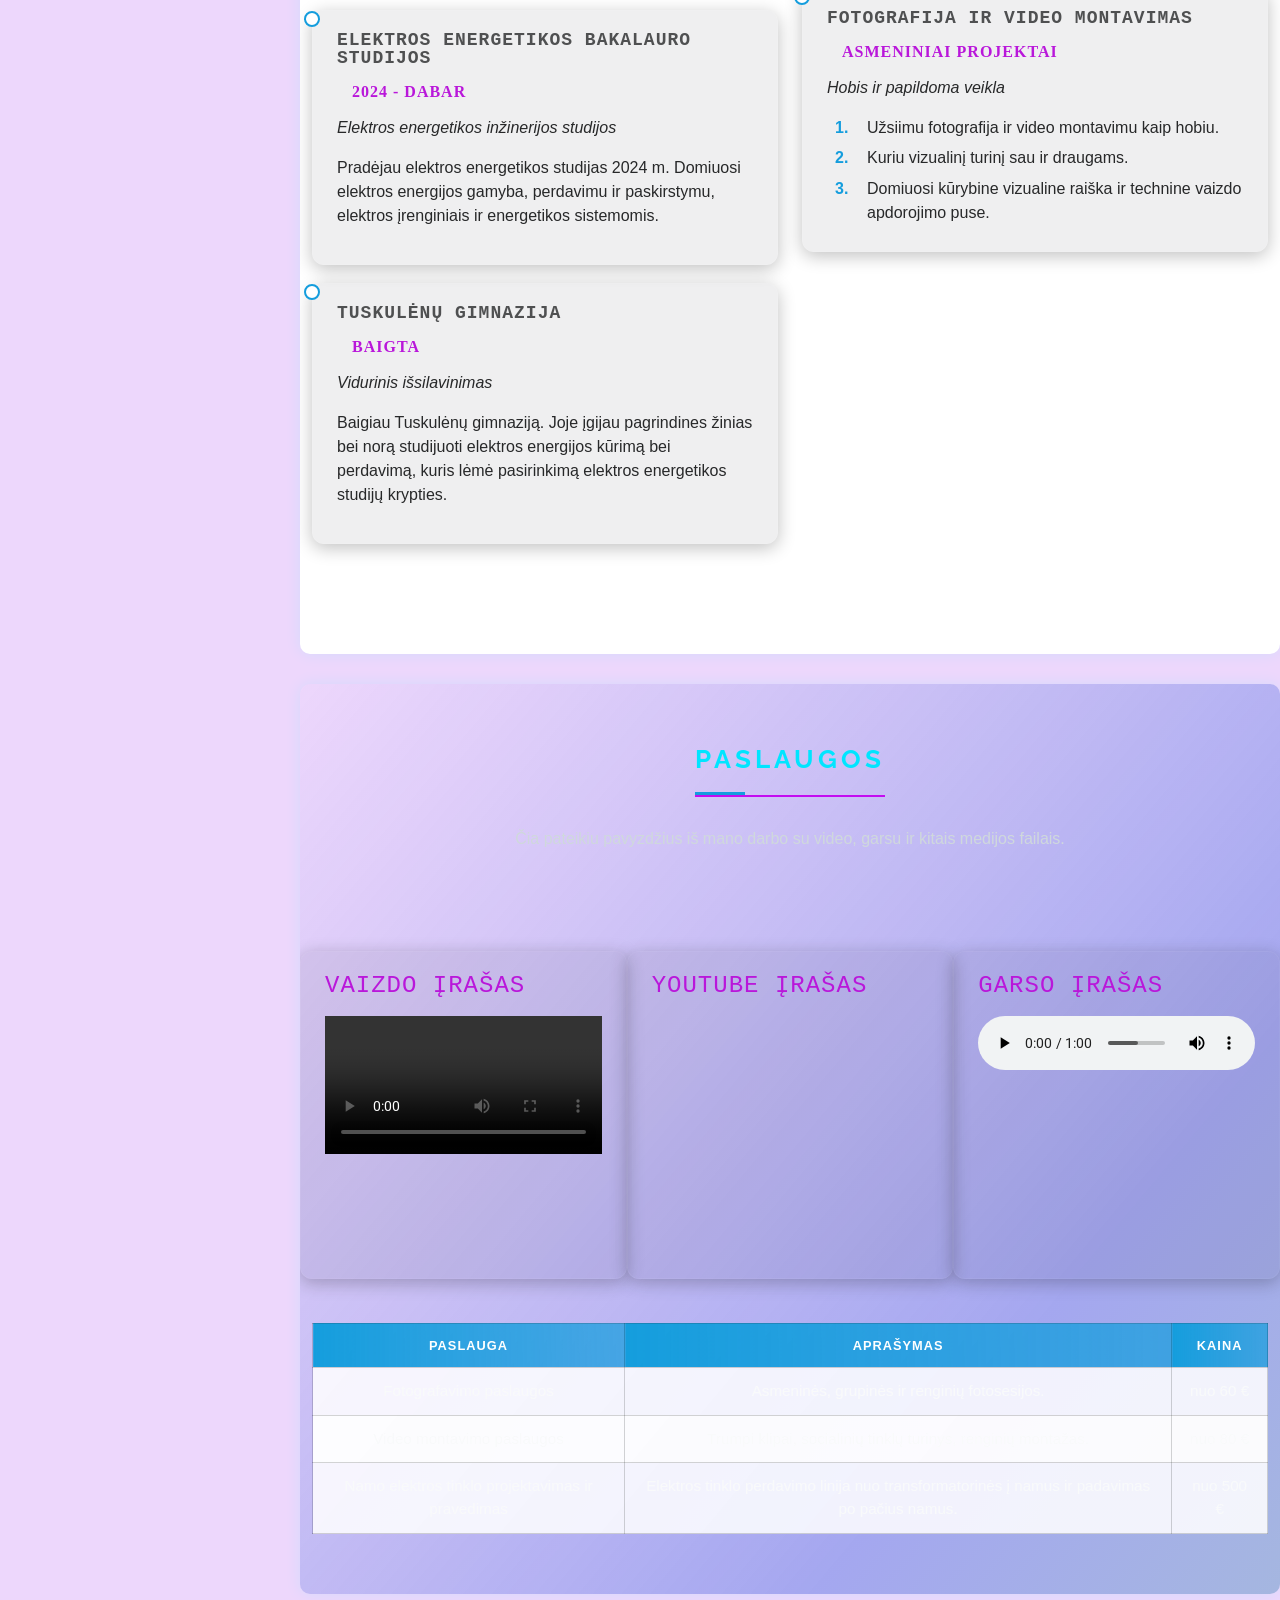
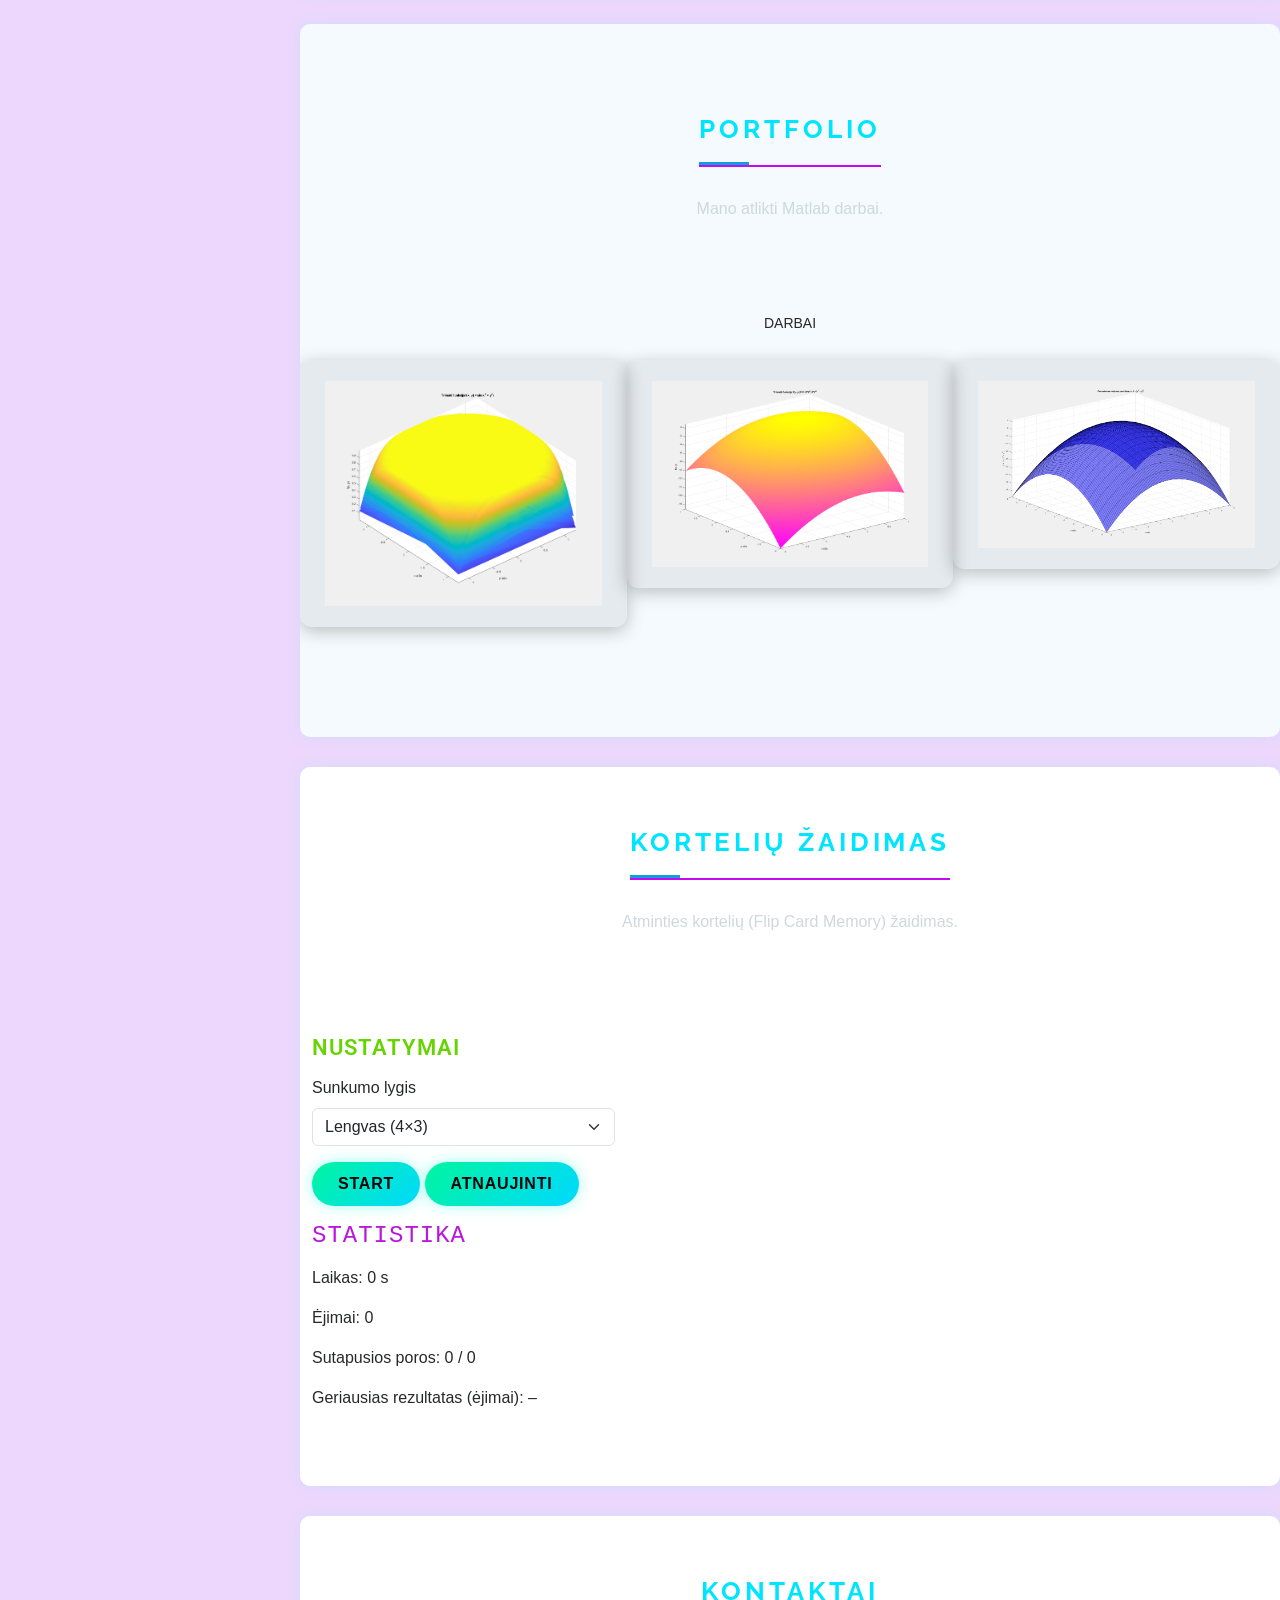
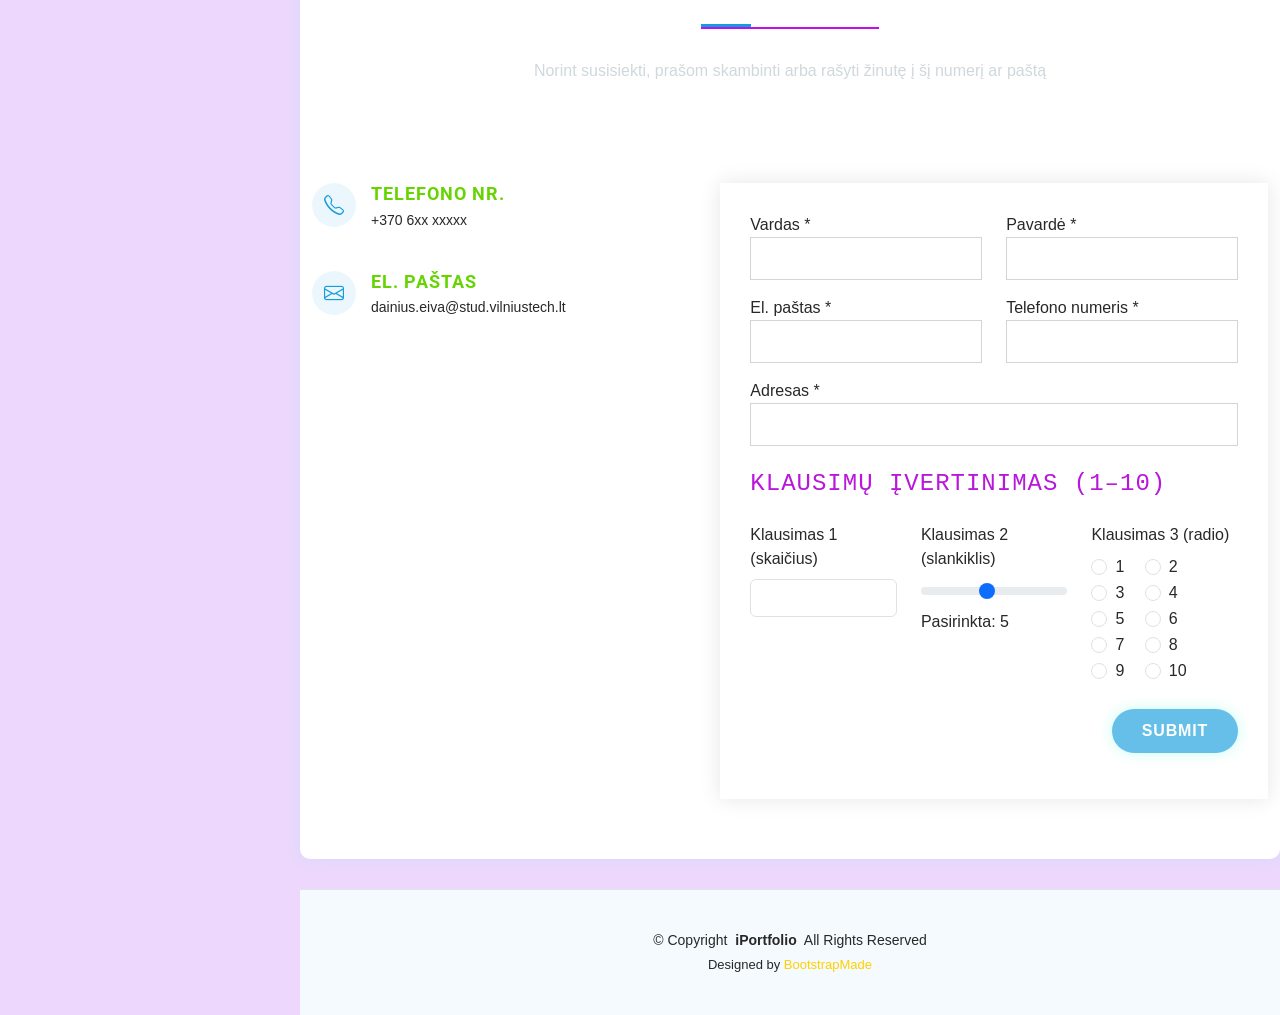
==== commit 2a64c2a1: "Add files via upload" ====
--- a/index.html
+++ b/index.html
@@ -50,7 +50,9 @@
         <li><a href="#resume"><i class="bi bi-file-earmark-text navicon"></i> Reziume</a></li>
         <li><a href="#portfolio"><i class="bi bi-images navicon"></i> Portfolio</a></li>
         <li><a href="#services"><i class="bi bi-bag navicon"></i> Services</a></li>
+        <li><a href="#memory-game"><i class="bi bi-grid-3x3-gap navicon"></i> Kortelių žaidimas</a></li>
         <li><a href="#contact"><i class="bi bi-envelope navicon"></i> Kontaktai</a></li>
+
       </ul>
     </nav>
 
@@ -447,6 +449,58 @@
       </div>
 
     </section><!-- /Portfolio Section -->
+    <!-- Memory Game Section -->
+    <section id="memory-game" class="memory-game section fade-in-section">
+
+      <div class="container section-title" data-aos="fade-up">
+        <h2>Kortelių žaidimas</h2>
+        <p>Atminties kortelių (Flip Card Memory) žaidimas.</p>
+      </div>
+
+      <div class="container" data-aos="fade-up" data-aos-delay="100">
+        <div class="row gy-4">
+
+          <div class="col-lg-4">
+
+            <div class="memory-controls">
+              <h3>Nustatymai</h3>
+
+              <div class="mb-3">
+                <label for="memory-difficulty" class="form-label">Sunkumo lygis</label>
+                <select id="memory-difficulty" class="form-select">
+                  <option value="easy">Lengvas (4×3)</option>
+                  <option value="hard">Sunkus (6×4)</option>
+                </select>
+              </div>
+
+              <div class="memory-buttons mb-3">
+                <button id="memory-start" type="button" class="btn">Start</button>
+                <button id="memory-reset" type="button" class="btn btn-outline-light">Atnaujinti</button>
+              </div>
+
+              <div class="memory-stats">
+                <h4>Statistika</h4>
+                <p>Laikas: <span id="memory-time">0 s</span></p>
+                <p>Ėjimai: <span id="memory-moves">0</span></p>
+                <p>Sutapusios poros: <span id="memory-matches">0 / 0</span></p>
+                <p>Geriausias rezultatas (ėjimai): <span id="memory-best">–</span></p>
+              </div>
+
+              <div id="memory-message" class="memory-message"></div>
+            </div>
+
+          </div>
+
+          <div class="col-lg-8">
+            <div id="memory-grid" class="memory-grid">
+              <!-- Kortelės sugeneruojamos JavaScript -->
+            </div>
+          </div>
+
+        </div>
+      </div>
+
+    </section><!-- /Memory Game Section -->
 
     <!-- Contact Section -->
     <section id="contact" class="contact section fade-in-section">
@@ -456,7 +510,7 @@
         <p>Norint susisiekti, prašom skambinti arba rašyti žinutę į šį numerį ar paštą</p>
       </div>
 
-      <div class="container" data-aos="fade-up" data-aos-delay="100">
+            <div class="container" data-aos="fade-up" data-aos-delay="100">
 
         <div class="row gy-4">
 
@@ -466,7 +520,7 @@
               <i class="bi bi-telephone flex-shrink-0"></i>
               <div>
                 <h3>Telefono nr.</h3>
-                <p>+1 5589 55488 55</p>
+                <p>+370 6xx xxxxx</p>
               </div>
             </div>
 
@@ -480,9 +534,117 @@
 
           </div>
 
-        </div>
-
-      </div>
+          <div class="col-lg-7">
+
+            <form id="contact-form" class="php-email-form" novalidate>
+              <div class="row gy-3">
+                <div class="col-md-6">
+                  <label for="firstName">Vardas *</label>
+                  <input type="text" name="firstName" id="firstName" class="form-control" required>
+                  <div class="contact-error" data-for="firstName"></div>
+                </div>
+
+                <div class="col-md-6">
+                  <label for="lastName">Pavardė *</label>
+                  <input type="text" name="lastName" id="lastName" class="form-control" required>
+                  <div class="contact-error" data-for="lastName"></div>
+                </div>
+
+                <div class="col-md-6">
+                  <label for="email">El. paštas *</label>
+                  <input type="email" name="email" id="email" class="form-control" required>
+                  <div class="contact-error" data-for="email"></div>
+                </div>
+
+                <div class="col-md-6">
+                  <label for="phone">Telefono numeris *</label>
+                  <input type="text" name="phone" id="phone" class="form-control" required inputmode="numeric">
+                  <div class="contact-error" data-for="phone"></div>
+                </div>
+
+                <div class="col-12">
+                  <label for="address">Adresas *</label>
+                  <input type="text" name="address" id="address" class="form-control" required>
+                  <div class="contact-error" data-for="address"></div>
+                </div>
+
+                <div class="col-12 pt-2">
+                  <h4 class="mb-2">Klausimų įvertinimas (1–10)</h4>
+                </div>
+
+                <div class="col-md-4">
+                  <label for="rating1" class="form-label">Klausimas 1 (skaičius)</label>
+                  <input type="number" name="rating1" id="rating1" class="form-control" min="1" max="10" required>
+                  <div class="contact-error" data-for="rating1"></div>
+                </div>
+
+                <div class="col-md-4">
+                  <label for="rating2" class="form-label">Klausimas 2 (slankiklis)</label>
+                  <input type="range" name="rating2" id="rating2" class="form-range" min="1" max="10" value="5">
+                  <div class="rating-output">Pasirinkta: <span id="rating2-value">5</span></div>
+                  <div class="contact-error" data-for="rating2"></div>
+                </div>
+
+                <div class="col-md-4">
+                  <span class="form-label d-block">Klausimas 3 (radio)</span>
+                  <div class="rating-radio-group" id="rating3-group">
+                    <div class="form-check form-check-inline">
+                      <input class="form-check-input" type="radio" name="rating3" id="rating3-1" value="1">
+                      <label class="form-check-label" for="rating3-1">1</label>
+                    </div>
+                    <div class="form-check form-check-inline">
+                      <input class="form-check-input" type="radio" name="rating3" id="rating3-2" value="2">
+                      <label class="form-check-label" for="rating3-2">2</label>
+                    </div>
+                    <div class="form-check form-check-inline">
+                      <input class="form-check-input" type="radio" name="rating3" id="rating3-3" value="3">
+                      <label class="form-check-label" for="rating3-3">3</label>
+                    </div>
+                    <div class="form-check form-check-inline">
+                      <input class="form-check-input" type="radio" name="rating3" id="rating3-4" value="4">
+                      <label class="form-check-label" for="rating3-4">4</label>
+                    </div>
+                    <div class="form-check form-check-inline">
+                      <input class="form-check-input" type="radio" name="rating3" id="rating3-5" value="5">
+                      <label class="form-check-label" for="rating3-5">5</label>
+                    </div>
+                    <div class="form-check form-check-inline">
+                      <input class="form-check-input" type="radio" name="rating3" id="rating3-6" value="6">
+                      <label class="form-check-label" for="rating3-6">6</label>
+                    </div>
+                    <div class="form-check form-check-inline">
+                      <input class="form-check-input" type="radio" name="rating3" id="rating3-7" value="7">
+                      <label class="form-check-label" for="rating3-7">7</label>
+                    </div>
+                    <div class="form-check form-check-inline">
+                      <input class="form-check-input" type="radio" name="rating3" id="rating3-8" value="8">
+                      <label class="form-check-label" for="rating3-8">8</label>
+                    </div>
+                    <div class="form-check form-check-inline">
+                      <input class="form-check-input" type="radio" name="rating3" id="rating3-9" value="9">
+                      <label class="form-check-label" for="rating3-9">9</label>
+                    </div>
+                    <div class="form-check form-check-inline">
+                      <input class="form-check-input" type="radio" name="rating3" id="rating3-10" value="10">
+                      <label class="form-check-label" for="rating3-10">10</label>
+                    </div>
+                  </div>
+                  <div class="contact-error" data-for="rating3"></div>
+                </div>
+
+                <div class="col-12 text-end pt-2">
+                  <button type="submit" id="contact-submit" class="btn" disabled>Submit</button>
+                </div>
+              </div>
+             <div id="contact-result" class="contact-result mt-3"></div>
+            </form>
+
+          </div>
+
+        </div>
+
+      </div>
+
 
     </section><!-- /Contact Section -->
 
@@ -521,6 +683,7 @@
 
   <!-- Main JS File -->
   <script src="assets/js/main.js"></script>
+  <script src="assets/js/custom.js"></script>
 
 </body>
 
--- a/assets/css/custom.css
+++ b/assets/css/custom.css
@@ -482,12 +482,8 @@
 .services-gradient {
   position: relative;
   overflow: hidden;
-  z-index: 0;              /* svarbu, kitaip nematysi ::before */
-  color: #f9fafb;
-}
-
-.services-gradient .section-title h2,
-.services-gradient .section-title p {
+  z-index: 0;
+  background-color: transparent;      /* nebereikia kieto fono */
   color: #f9fafb;
 }
 
@@ -495,16 +491,19 @@
   content: "";
   position: absolute;
   inset: 0;
+  z-index: -1;
+  /* tas pats gradientas, bet su skaidriomis spalvomis */
   background: linear-gradient(
     130deg,
-    #0f172a,
-    #1d4ed8,
-    #22c55e,
-    #f97316
+    rgba(15, 23, 42, 0.0),
+    rgba(29, 78, 216, 0.35),
+    rgba(34, 197, 94, 0.35),
+    rgba(249, 115, 22, 0.35)
   );
   background-size: 220% 220%;
   animation: servicesGradientMove 14s ease-in-out infinite alternate;
 }
+
 
 @keyframes servicesGradientMove {
   0% {
@@ -567,13 +566,11 @@
   height: 0;
   border-left: 55px solid transparent;
   border-right: 55px solid transparent;
-  border-bottom: 100px solid rgb(204, 11, 146);
-  position: absolute;
-  bottom: 4%;
-  right: 6%;
+  border-bottom: 100px solid rgba(0, 193, 252, 0.753);
+  top: 35%;
+  left: 70%;
   animation: aboutDiagonal 14s ease-in-out infinite;
 }
-
 
 /* Animacijos */
 
@@ -590,9 +587,7 @@
 }
 
 @keyframes aboutDiagonal {
-  0%   { transform: translate(0, 0); }
-  50%  { transform: translate(-18px, -16px); }
+  0% { transform: translate(0, 0); }
+  50% { transform: translate(-28px, -26px); }
   100% { transform: translate(0, 0); }
 }
-
-
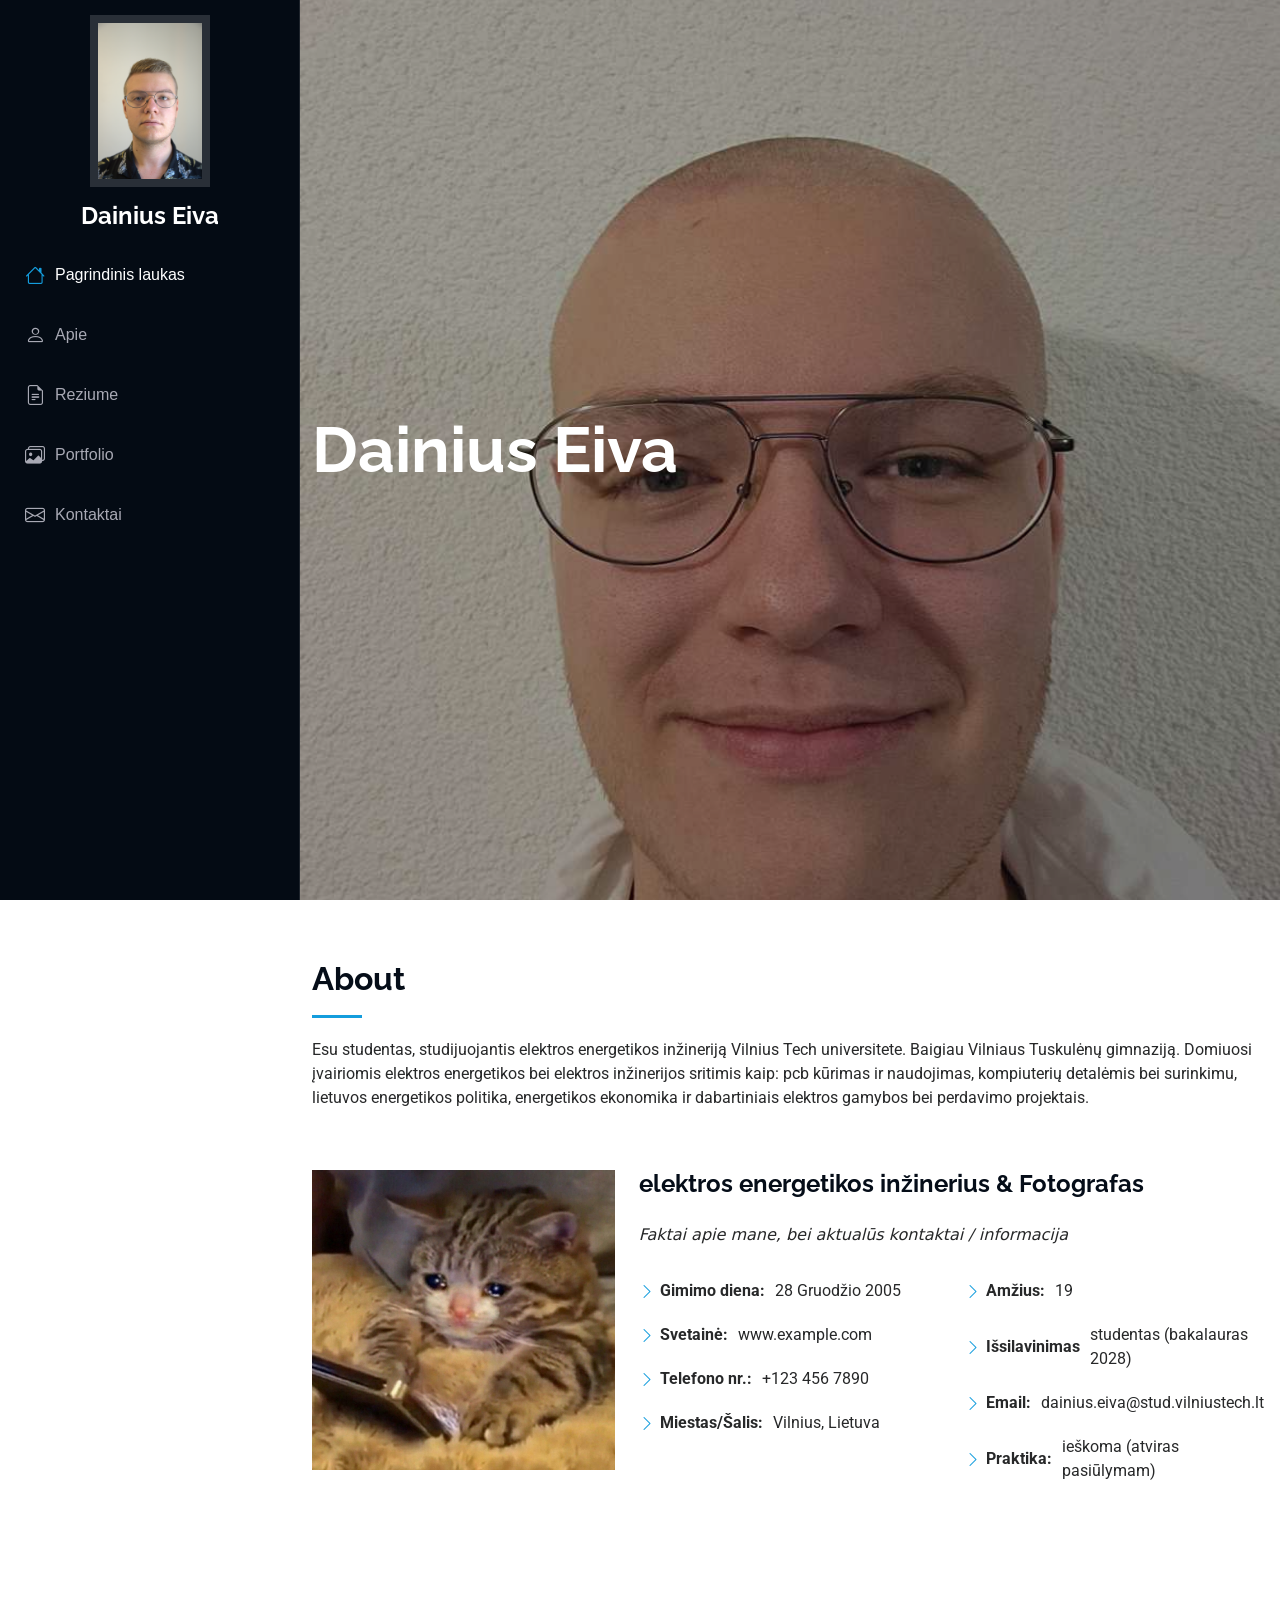
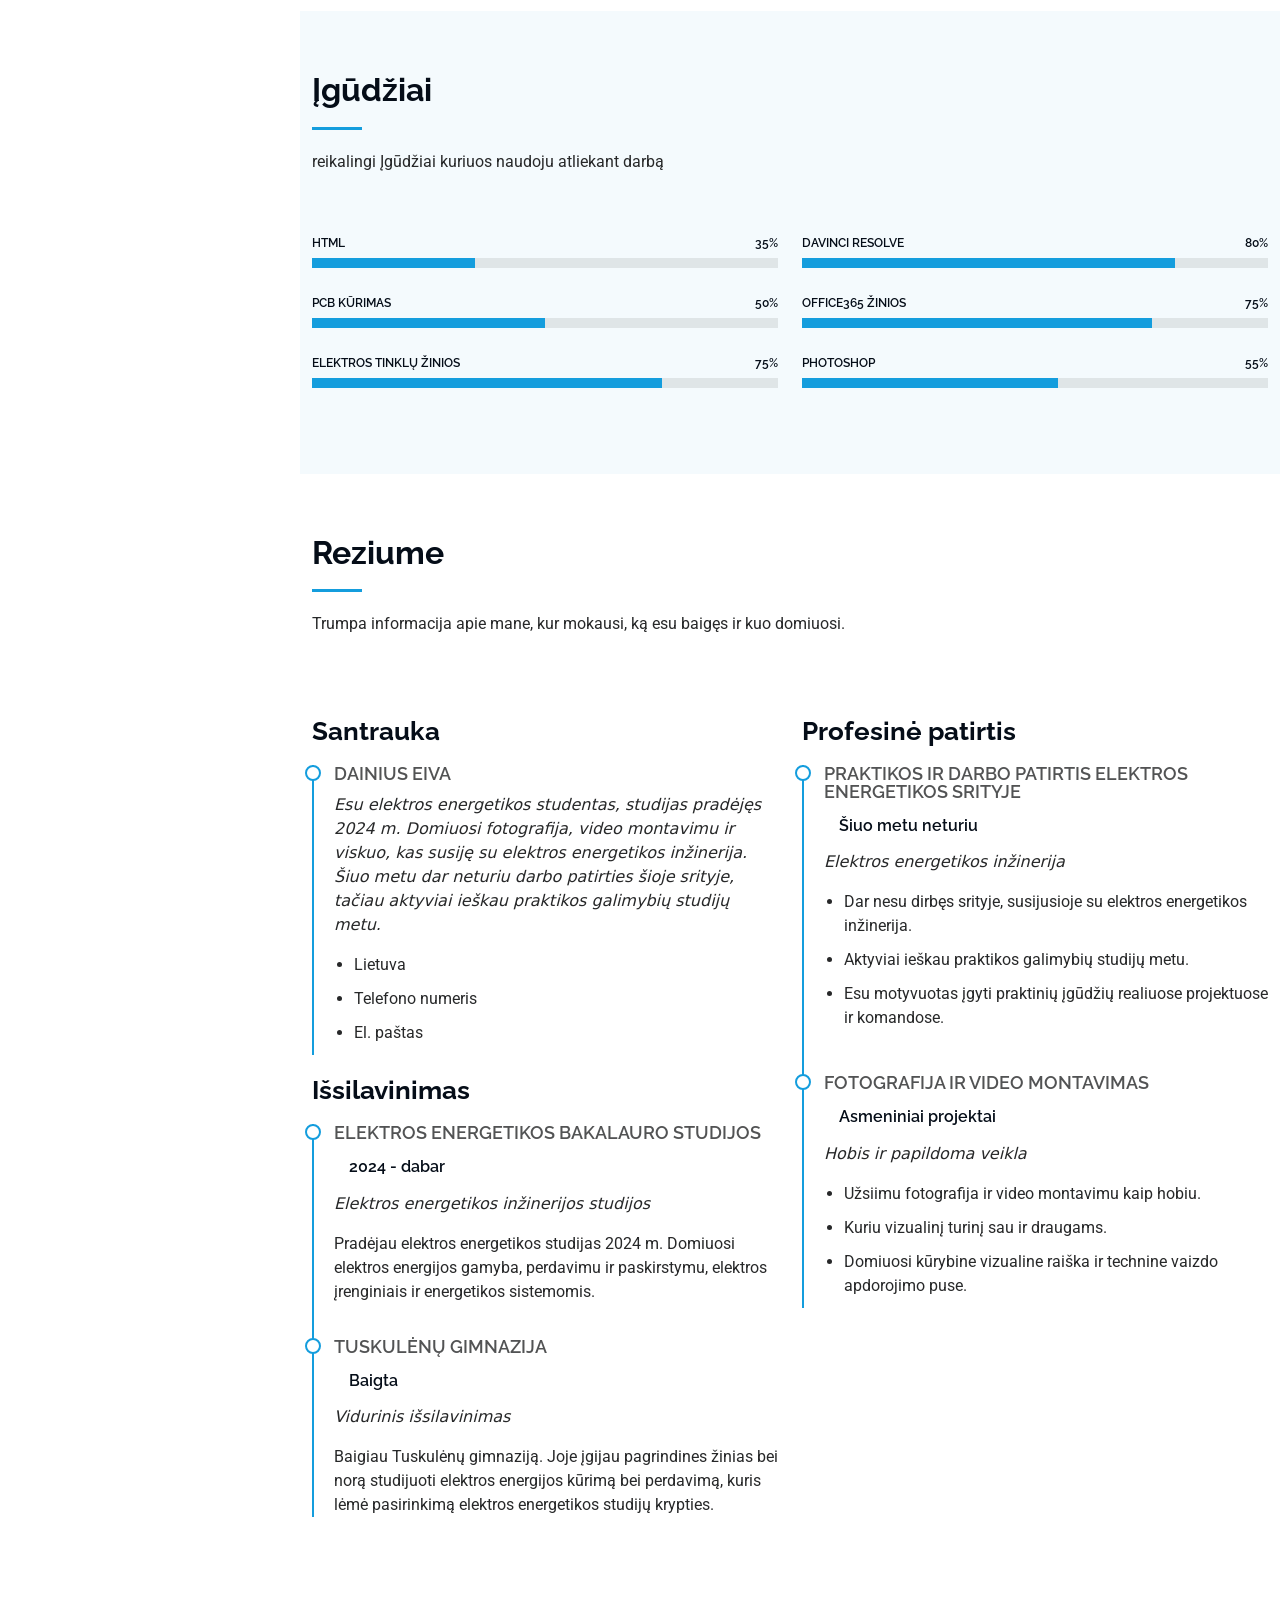
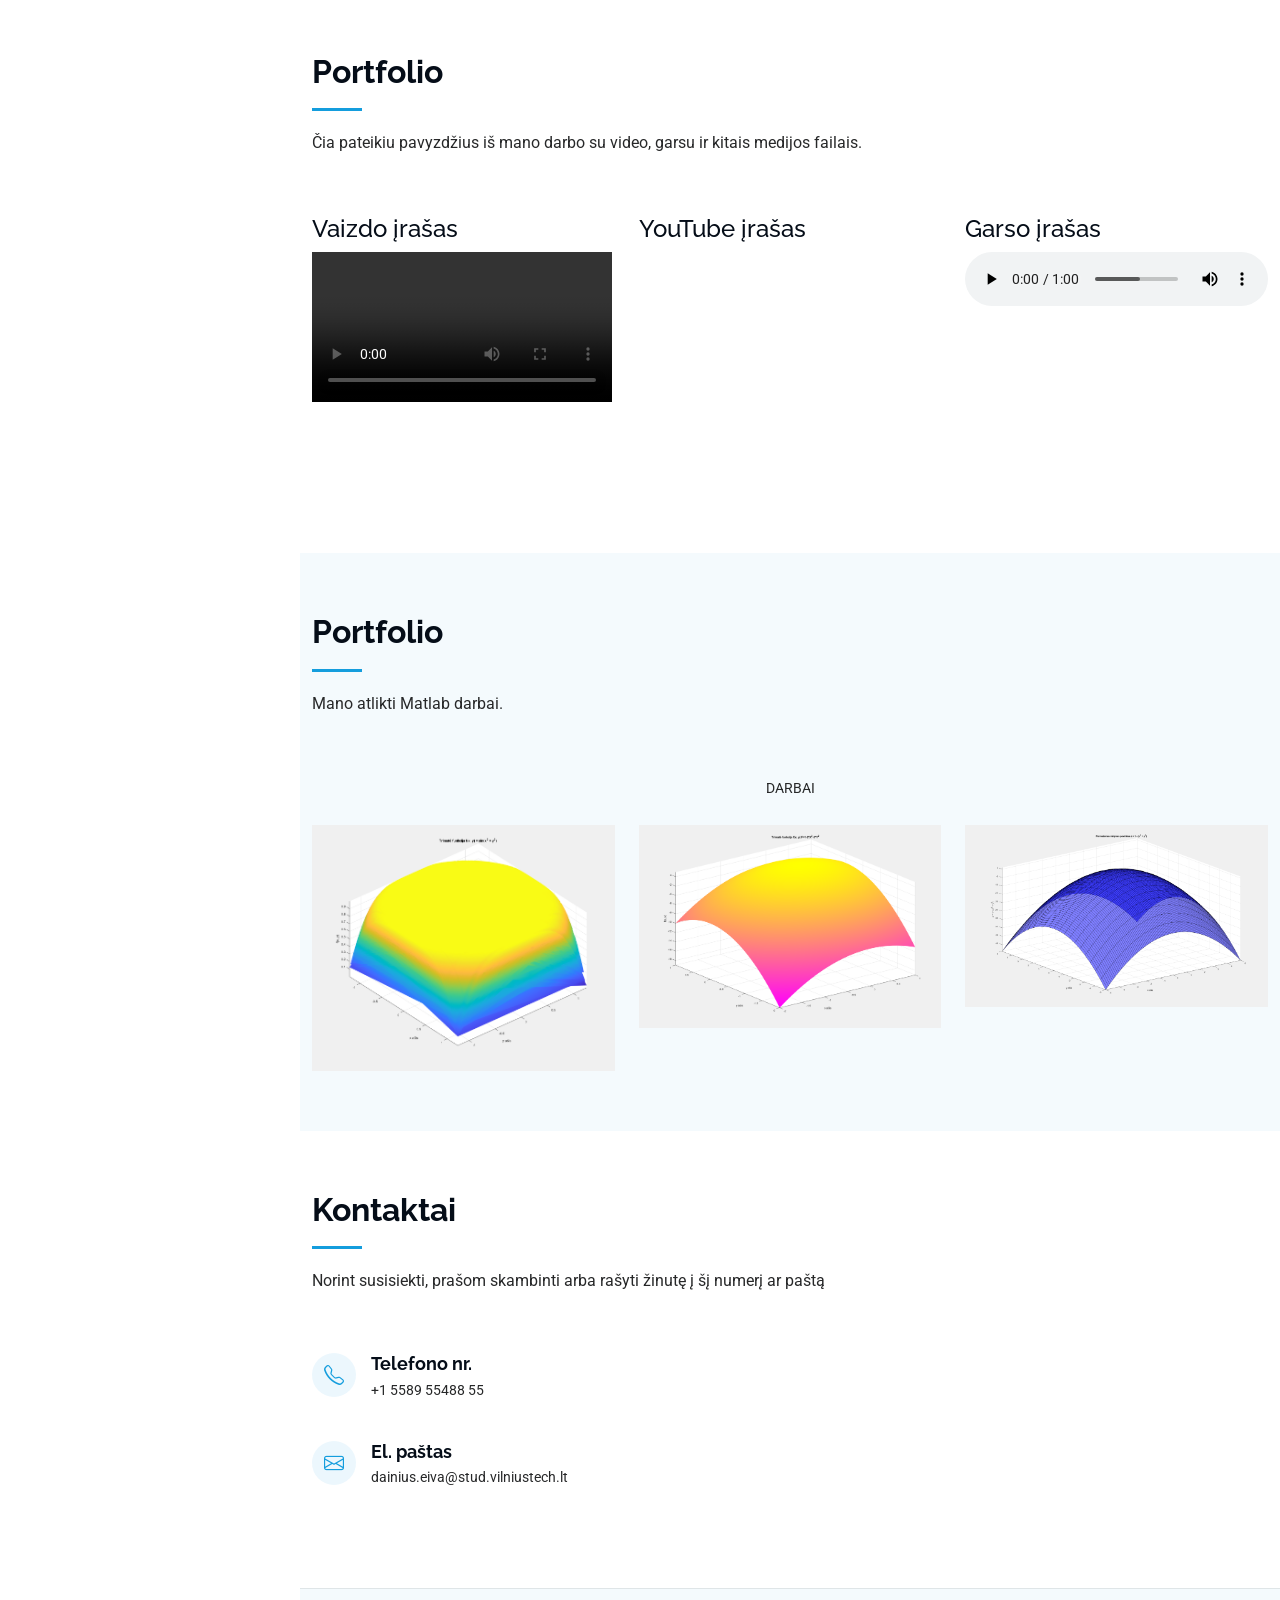
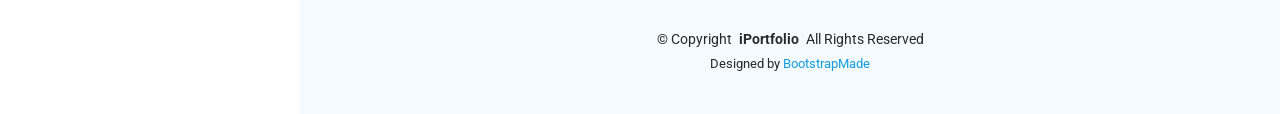
==== commit 7053d66a: "Add files via upload" ====
--- a/index.html
+++ b/index.html
@@ -15,7 +15,7 @@
   <!-- Fonts -->
   <link href="https://fonts.googleapis.com" rel="preconnect">
   <link href="https://fonts.gstatic.com" rel="preconnect" crossorigin>
-  <link href="https://fonts.googleapis.com/css2?family=Roboto:ital,wght@0,100;0,300;0,400;0,500;0,700;0,900;1,100;1,300;1,400;1,500;1,700;1,800;1,900&family=Poppins:ital,wght@0,100;0,200;0,300;0,400;0,500;0,600;0,700;0,800;0,900;1,100;1,200;1,300;1,400;1,500;1,600;1,700;1,800;1,900&family=Raleway:ital,wght@0,100;0,200;0,300;0,400;0,500;0,600;0,700;0,800;0,900;1,100;1,200;1,300;1,400;1,500;1,600;1,700;1,800;1,900&display=swap" rel="stylesheet">
+  <link href="https://fonts.googleapis.com/css2?family=Roboto:ital,wght@0,100;0,300;0,400;0,500;0,700;0,900;1,100;1,300;1,400;1,500;1,700;1,900&family=Poppins:ital,wght@0,100;0,200;0,300;0,400;0,500;0,600;0,700;0,800;0,900;1,100;1,200;1,300;1,400;1,500;1,600;1,700;1,800;1,900&family=Raleway:ital,wght@0,100;0,200;0,300;0,400;0,500;0,600;0,700;0,800;0,900;1,100;1,200;1,300;1,400;1,500;1,600;1,700;1,800;1,900&display=swap" rel="stylesheet">
 
   <!-- Vendor CSS Files -->
   <link href="assets/vendor/bootstrap/css/bootstrap.min.css" rel="stylesheet">
@@ -26,8 +26,14 @@
 
   <!-- Main CSS File -->
   <link href="assets/css/main.css" rel="stylesheet">
-  <link href="assets/css/custom.css" rel="stylesheet">
-
+
+  <!-- =======================================================
+  * Template Name: iPortfolio
+  * Template URL: https://bootstrapmade.com/iportfolio-bootstrap-portfolio-websites-template/
+  * Updated: Jun 29 2024 with Bootstrap v5.3.3
+  * Author: BootstrapMade.com
+  * License: https://bootstrapmade.com/license/
+  ======================================================== -->
 </head>
 
 <body class="index-page">
@@ -40,8 +46,11 @@
     </div>
 
     <a href="index.html" class="logo d-flex align-items-center justify-content-center">
+      <!-- Uncomment the line below if you also wish to use an image logo -->
+      <!-- <img src="assets/img/logo.png" alt=""> -->
       <h1 class="sitename">Dainius Eiva</h1>
     </a>
+
 
     <nav id="navmenu" class="navmenu">
       <ul>
@@ -49,10 +58,7 @@
         <li><a href="#about"><i class="bi bi-person navicon"></i> Apie</a></li>
         <li><a href="#resume"><i class="bi bi-file-earmark-text navicon"></i> Reziume</a></li>
         <li><a href="#portfolio"><i class="bi bi-images navicon"></i> Portfolio</a></li>
-        <li><a href="#services"><i class="bi bi-bag navicon"></i> Services</a></li>
-        <li><a href="#memory-game"><i class="bi bi-grid-3x3-gap navicon"></i> Kortelių žaidimas</a></li>
         <li><a href="#contact"><i class="bi bi-envelope navicon"></i> Kontaktai</a></li>
-
       </ul>
     </nav>
 
@@ -61,35 +67,35 @@
   <main class="main">
 
     <!-- Hero Section -->
-    <section id="hero" class="hero section dark-background fade-in-section">
+    <section id="hero" class="hero section dark-background">
 
       <img src="assets/img/po%20simtadienio.jpg"
-           alt=""
-           data-aos="fade-in"
-           style="
-             position: absolute;
-             top: 0;
-             left: 0;
-             width: 100%;
-             height: 100%;
-             object-fit: cover;
-             object-position: center 55%;
-             display: block;
-           ">
-
+       alt=""
+       data-aos="fade-in"
+       style="
+         position: absolute;
+         top: 0;
+         left: 0;
+         width: 100%;
+         height: 100%;
+         object-fit: cover;
+         object-position: center 55%;
+         display: block;
+       ">
       <div class="container" data-aos="fade-up" data-aos-delay="100">
-        <h2 class="animate-title">Dainius Eiva</h2>
+        <h2>Dainius Eiva</h2>
       </div>
 
     </section><!-- /Hero Section -->
 
     <!-- About Section -->
-    <section id="about" class="about section fade-in-section">
-
+    <section id="about" class="about section">
+
+      <!-- Section Title -->
       <div class="container section-title" data-aos="fade-up">
         <h2>About</h2>
-        <p>Esu studentas, studijuojantis elektros energetikos inžineriją Vilnius Tech universitete. Baigiau Vilniaus Tuskulėnų gimnaziją. Domiuosi įvairiomis elektros energetikos bei elektros inžinerijos sritimis kaip: pcb kūrimas ir naudojimas, kompiuterių detalėmis bei surinkimu, lietuvos energetikos politika, energetikos ekonomika ir dabartiniais elektros gamybos bei perdavimo projektais.</p>
-      </div>
+        <p>Esu studentas, studijuojantis elektros energetikos inžineriją Vilnius Tech universitete. Baigiau Vilniaus Tuskulėnų gimnaziją. Domiuosi įvairiomis elektros energetikos bei elektros inžinerijos sritimis kaip: pcb kūrimas ir naudojimas, kompiuterių detalėmis bei surinkimu, lietuvos energetikos politika, energetikos ekonomika ir dabartiniais elektros gamybos bei perdavimo projektais. </p>
+      </div><!-- End Section Title -->
 
       <div class="container" data-aos="fade-up" data-aos-delay="100">
 
@@ -108,15 +114,7 @@
                   <li><i class="bi bi-chevron-right"></i> <strong>Gimimo diena:</strong> <span>28 Gruodžio 2005</span></li>
                   <li><i class="bi bi-chevron-right"></i> <strong>Svetainė:</strong> <span>www.example.com</span></li>
                   <li><i class="bi bi-chevron-right"></i> <strong>Telefono nr.:</strong> <span>+123 456 7890</span></li>
-                  <li>
-                    <i class="bi bi-chevron-right"></i> <strong>Domėjimosi sritys:</strong>
-                    <span>elektros energetika</span>
-                    <ul>
-                      <li>PCB kūrimas</li>
-                      <li>Kompiuterių surinkimas</li>
-                      <li>Lietuvos energetikos politika</li>
-                    </ul>
-                  </li>
+                  <li><i class="bi bi-chevron-right"></i> <strong>Miestas/Šalis:</strong> <span>Vilnius, Lietuva</span></li>
                 </ul>
               </div>
               <div class="col-lg-6">
@@ -128,27 +126,27 @@
                 </ul>
               </div>
             </div>
+            <p class="py-3">
+              
+            </p>
           </div>
         </div>
 
       </div>
 
-      <!-- CSS FIGŪROS -->
-      <div class="about-shapes">
-        <span class="shape shape-circle"></span>
-        <span class="shape shape-square"></span>
-        <span class="shape shape-triangle"></span>
-      </div>
-
     </section><!-- /About Section -->
 
+    
+    </section><!-- /Stats Section -->
+
     <!-- Skills Section -->
-    <section id="skills" class="skills section light-background fade-in-section">
-
+    <section id="skills" class="skills section light-background">
+
+      <!-- Section Title -->
       <div class="container section-title" data-aos="fade-up">
         <h2>Įgūdžiai</h2>
         <p>reikalingi Įgūdžiai kuriuos naudoju atliekant darbą</p>
-      </div>
+      </div><!-- End Section Title -->
 
       <div class="container" data-aos="fade-up" data-aos-delay="100">
 
@@ -161,21 +159,21 @@
               <div class="progress-bar-wrap">
                 <div class="progress-bar" role="progressbar" aria-valuenow="35" aria-valuemin="0" aria-valuemax="100"></div>
               </div>
-            </div>
+            </div><!-- End Skills Item -->
 
             <div class="progress">
               <span class="skill"><span>PCB kūrimas</span> <i class="val">50%</i></span>
               <div class="progress-bar-wrap">
                 <div class="progress-bar" role="progressbar" aria-valuenow="50" aria-valuemin="0" aria-valuemax="100"></div>
               </div>
-            </div>
+            </div><!-- End Skills Item -->
 
             <div class="progress">
               <span class="skill"><span>Elektros tinklų žinios</span> <i class="val">75%</i></span>
               <div class="progress-bar-wrap">
                 <div class="progress-bar" role="progressbar" aria-valuenow="75" aria-valuemin="0" aria-valuemax="100"></div>
               </div>
-            </div>
+            </div><!-- End Skills Item -->
 
           </div>
 
@@ -186,21 +184,21 @@
               <div class="progress-bar-wrap">
                 <div class="progress-bar" role="progressbar" aria-valuenow="80" aria-valuemin="0" aria-valuemax="100"></div>
               </div>
-            </div>
+            </div><!-- End Skills Item -->
 
             <div class="progress">
               <span class="skill"><span>Office365 žinios </span> <i class="val">75%</i></span>
               <div class="progress-bar-wrap">
                 <div class="progress-bar" role="progressbar" aria-valuenow="75" aria-valuemin="0" aria-valuemax="100"></div>
               </div>
-            </div>
+            </div><!-- End Skills Item -->
 
             <div class="progress">
               <span class="skill"><span>Photoshop</span> <i class="val">55%</i></span>
               <div class="progress-bar-wrap">
                 <div class="progress-bar" role="progressbar" aria-valuenow="55" aria-valuemin="0" aria-valuemax="100"></div>
               </div>
-            </div>
+            </div><!-- End Skills Item -->
 
           </div>
 
@@ -210,13 +208,14 @@
 
     </section><!-- /Skills Section -->
 
-    <!-- Resume Section -->
-    <section id="resume" class="resume section fade-in-section">
-
+        <!-- Resume Section -->
+    <section id="resume" class="resume section">
+
+      <!-- Section Title -->
       <div class="container section-title" data-aos="fade-up">
         <h2>Reziume</h2>
         <p>Trumpa informacija apie mane, kur mokausi, ką esu baigęs ir kuo domiuosi.</p>
-      </div>
+      </div><!-- End Section Title -->
 
       <div class="container">
 
@@ -240,7 +239,7 @@
                 <li>Telefono numeris</li>
                 <li>El. paštas</li>
               </ul>
-            </div>
+            </div><!-- End Resume Item -->
 
             <h3 class="resume-title">Išsilavinimas</h3>
 
@@ -252,7 +251,7 @@
                 Pradėjau elektros energetikos studijas 2024 m. Domiuosi elektros energijos gamyba,
                 perdavimu ir paskirstymu, elektros įrenginiais ir energetikos sistemomis.
               </p>
-            </div>
+            </div><!-- End Resume Item -->
 
             <div class="resume-item">
               <h4>Tuskulėnų gimnazija</h4>
@@ -262,7 +261,7 @@
                 Baigiau Tuskulėnų gimnaziją. Joje įgijau pagrindines žinias bei norą studijuoti elektros energijos kūrimą bei perdavimą, kuris lėmė pasirinkimą
                 elektros energetikos studijų krypties.
               </p>
-            </div>
+            </div><!-- End Resume Item -->
 
           </div>
 
@@ -278,373 +277,182 @@
                 <li>Aktyviai ieškau praktikos galimybių studijų metu.</li>
                 <li>Esu motyvuotas įgyti praktinių įgūdžių realiuose projektuose ir komandose.</li>
               </ul>
-            </div>
+            </div><!-- End Resume Item -->
 
             <div class="resume-item">
               <h4>Fotografija ir video montavimas</h4>
               <h5>Asmeniniai projektai</h5>
               <p><em>Hobis ir papildoma veikla</em></p>
-              <ol class="custom-ol">
+              <ul>
                 <li>Užsiimu fotografija ir video montavimu kaip hobiu.</li>
                 <li>Kuriu vizualinį turinį sau ir draugams.</li>
                 <li>Domiuosi kūrybine vizualine raiška ir technine vaizdo apdorojimo puse.</li>
-              </ol>
+              </ul>
+            </div><!-- End Resume Item -->
+
+          </div>
+
+        </div>
+
+      </div>
+
+    </section><!-- /Resume Section -->
+
+    <section id="services" class="services section">
+
+  <div class="container section-title" data-aos="fade-up">
+    <h2>Portfolio</h2>
+    <p>Čia pateikiu pavyzdžius iš mano darbo su video, garsu ir kitais medijos failais.</p>
+  </div>
+
+  <div class="container" data-aos="fade-up" data-aos-delay="100">
+    <div class="row gy-4">
+
+      <!-- Vietinis VIDEO -->
+      <div class="col-lg-4 col-md-6">
+        <h4>Vaizdo įrašas</h4>
+        <video controls class="img-fluid">
+          <source src="assets/media/7534244-hd_1920_1080_25fps.mp4" type="video/mp4">
+          Jūsų naršyklė nepalaiko video žymos.
+        </video>
+      </div>
+
+      <!-- YouTube įrašas (EMBED) -->
+      <div class="col-lg-4 col-md-6">
+        <h4>YouTube įrašas</h4>
+         <iframe
+          width="100%"
+          height="234.5"
+          src="https://www.youtube.com/embed/BoUVIhtqjAw"
+          title="YouTube video player"
+          frameborder="0"
+          allow="accelerometer; autoplay; clipboard-write; encrypted-media; gyroscope; picture-in-picture"
+          allowfullscreen>
+        </iframe>
+      </div>
+
+      <!-- Garso įrašas -->
+      <div class="col-lg-4 col-md-6">
+        <h4>Garso įrašas</h4>
+        <audio controls style="width: 100%;">
+          <source src="assets/media/quartz-clock-ticking-one-minute-253102.mp3" type="audio/mpeg">
+          Jūsų naršyklė nepalaiko audio žymos.
+        </audio>
+      </div>
+
+    </div>
+  </div>
+
+</section>
+<!-- Portfolio Section -->
+<section id="portfolio" class="portfolio section light-background">
+
+  <!-- Section Title -->
+  <div class="container section-title" data-aos="fade-up">
+    <h2>Portfolio</h2>
+    <p>Mano atlikti Matlab darbai.</p>
+  </div><!-- End Section Title -->
+
+  <div class="container">
+
+    <div class="isotope-layout" data-default-filter="*" data-layout="masonry" data-sort="original-order">
+
+      <ul class="portfolio-filters isotope-filters" data-aos="fade-up" data-aos-delay="100">
+        <li data-filter=".filter-photo">Darbai</li>
+      </ul><!-- End Portfolio Filters -->
+
+      <div class="row gy-4 isotope-container" data-aos="fade-up" data-aos-delay="200">
+
+        <!-- Darbas 1 -->
+        <div class="col-lg-4 col-md-6 portfolio-item isotope-item filter-photo">
+          <div class="portfolio-content h-100">
+            <img src="assets/img/portfolio/1.png" class="img-fluid" alt="Darbas 1">
+            <div class="portfolio-info">
+              <h4>Darbas 1</h4>
+              <p>Mano atliktas fotografijos / vaizdo projektas.</p>
+              <a href="assets/img/portfolio/1.png"
+                 title="Darbas 1"
+                 data-gallery="portfolio-gallery-photo"
+                 class="glightbox preview-link">
+                <i class="bi bi-zoom-in"></i>
+              </a>
             </div>
-
-          </div>
-
-        </div>
-
-      </div>
-
-    </section><!-- /Resume Section -->
-
-    <!-- Services Section -->
-    <section id="services" class="services section services-gradient fade-in-section">
-
-      <div class="container section-title" data-aos="fade-up">
-        <h2>Paslaugos</h2>
-        <p>Čia pateikiu pavyzdžius iš mano darbo su video, garsu ir kitais medijos failais.</p>
-      </div>
-
-      <div class="container" data-aos="fade-up" data-aos-delay="100">
-        <div class="row gy-4">
-
-          <div class="col-lg-4 col-md-6">
-            <h4>Vaizdo įrašas</h4>
-            <video controls class="img-fluid">
-              <source src="assets/media/7534244-hd_1920_1080_25fps.mp4" type="video/mp4">
-              Jūsų naršyklė nepalaiko video žymos.
-            </video>
-          </div>
-
-          <div class="col-lg-4 col-md-6">
-            <h4>YouTube įrašas</h4>
-            <iframe
-              width="100%"
-              height="234.5"
-              src="https://www.youtube.com/embed/BoUVIhtqjAw"
-              title="YouTube video player"
-              frameborder="0"
-              allow="accelerometer; autoplay; clipboard-write; encrypted-media; gyroscope; picture-in-picture"
-              allowfullscreen>
-            </iframe>
-          </div>
-
-          <div class="col-lg-4 col-md-6">
-            <h4>Garso įrašas</h4>
-            <audio controls style="width: 100%;">
-              <source src="assets/media/quartz-clock-ticking-one-minute-253102.mp3" type="audio/mpeg">
-              Jūsų naršyklė nepalaiko audio žymos.
-            </audio>
-          </div>
-
-        </div>
-
-        <div class="row mt-4">
-          <div class="col-12">
-            <table class="services-table">
-              <thead>
-                <tr>
-                  <th>Paslauga</th>
-                  <th>Aprašymas</th>
-                  <th>Kaina</th>
-                </tr>
-              </thead>
-              <tbody>
-                <tr>
-                  <td>Fotografavimo paslaugos</td>
-                  <td>Asmeninės, grupinės ir renginių fotosesijos.</td>
-                  <td>nuo 60 €</td>
-                </tr>
-                <tr>
-                  <td>Video montavimo paslaugos</td>
-                  <td>Trumpi klipai, socialinių tinklų turinys, renginių montažas.</td>
-                  <td>nuo 80 €</td>
-                </tr>
-                <tr>
-                  <td>Namo elektros tinklo projektavimas ir pravedimas</td>
-                  <td>Elektros tinklo perdavimo linija nuo transformatorinės į namus ir padavimas po pačius namus.</td>
-                  <td>nuo 500 €</td>
-                </tr>
-              </tbody>
-            </table>
-          </div>
-        </div>
-
-      </div>
-
-    </section><!-- /Services Section -->
-
-    <!-- Portfolio Section -->
-    <section id="portfolio" class="portfolio section light-background fade-in-section">
-
-      <div class="container section-title" data-aos="fade-up">
-        <h2>Portfolio</h2>
-        <p>Mano atlikti Matlab darbai.</p>
-      </div>
-
-      <div class="container">
-
-        <div class="isotope-layout" data-default-filter="*" data-layout="masonry" data-sort="original-order">
-
-          <ul class="portfolio-filters isotope-filters" data-aos="fade-up" data-aos-delay="100">
-            <li data-filter=".filter-photo">Darbai</li>
-          </ul>
-
-          <div class="row gy-4 isotope-container" data-aos="fade-up" data-aos-delay="200">
-
-            <div class="col-lg-4 col-md-6 portfolio-item isotope-item filter-photo">
-              <div class="portfolio-content h-100">
-                <img src="assets/img/portfolio/1.png" class="img-fluid" alt="Darbas 1">
-                <div class="portfolio-info">
-                  <h4>Darbas 1</h4>
-                  <p>Mano atliktas fotografijos / vaizdo projektas.</p>
-                  <a href="assets/img/portfolio/1.png"
-                     title="Darbas 1"
-                     data-gallery="portfolio-gallery-photo"
-                     class="glightbox preview-link">
-                    <i class="bi bi-zoom-in"></i>
-                  </a>
-                </div>
-              </div>
+          </div>
+        </div><!-- End Portfolio Item -->
+
+        <!-- Darbas 2 -->
+        <div class="col-lg-4 col-md-6 portfolio-item isotope-item filter-photo">
+          <div class="portfolio-content h-100">
+            <img src="assets/img/portfolio/2.png" class="img-fluid" alt="Darbas 2">
+            <div class="portfolio-info">
+              <h4>Darbas 2</h4>
+              <p>Mano atliktas fotografijos / vaizdo projektas.</p>
+              <a href="assets/img/portfolio/2.png"
+                 title="Darbas 2"
+                 data-gallery="portfolio-gallery-photo"
+                 class="glightbox preview-link">
+                <i class="bi bi-zoom-in"></i>
+              </a>
             </div>
-
-            <div class="col-lg-4 col-md-6 portfolio-item isotope-item filter-photo">
-              <div class="portfolio-content h-100">
-                <img src="assets/img/portfolio/2.png" class="img-fluid" alt="Darbas 2">
-                <div class="portfolio-info">
-                  <h4>Darbas 2</h4>
-                  <p>Mano atliktas fotografijos / vaizdo projektas.</p>
-                  <a href="assets/img/portfolio/2.png"
-                     title="Darbas 2"
-                     data-gallery="portfolio-gallery-photo"
-                     class="glightbox preview-link">
-                    <i class="bi bi-zoom-in"></i>
-                  </a>
-                </div>
-              </div>
+          </div>
+        </div><!-- End Portfolio Item -->
+
+        <!-- Darbas 3 -->
+        <div class="col-lg-4 col-md-6 portfolio-item isotope-item filter-photo">
+          <div class="portfolio-content h-100">
+            <img src="assets/img/portfolio/3.png" class="img-fluid" alt="Darbas 3">
+            <div class="portfolio-info">
+              <h4>Darbas 3</h4>
+              <p>Mano atliktas fotografijos / vaizdo projektas.</p>
+              <a href="assets/img/portfolio/3.png"
+                 title="Darbas 3"
+                 data-gallery="portfolio-gallery-photo"
+                 class="glightbox preview-link">
+                <i class="bi bi-zoom-in"></i>
+              </a>
             </div>
-
-            <div class="col-lg-4 col-md-6 portfolio-item isotope-item filter-photo">
-              <div class="portfolio-content h-100">
-                <img src="assets/img/portfolio/3.png" class="img-fluid" alt="Darbas 3">
-                <div class="portfolio-info">
-                  <h4>Darbas 3</h4>
-                  <p>Mano atliktas fotografijos / vaizdo projektas.</p>
-                  <a href="assets/img/portfolio/3.png"
-                     title="Darbas 3"
-                     data-gallery="portfolio-gallery-photo"
-                     class="glightbox preview-link">
-                    <i class="bi bi-zoom-in"></i>
-                  </a>
-                </div>
-              </div>
-            </div>
-
-          </div>
-
-        </div>
-
-      </div>
-
-    </section><!-- /Portfolio Section -->
-    <!-- Memory Game Section -->
-    <section id="memory-game" class="memory-game section fade-in-section">
-
-      <div class="container section-title" data-aos="fade-up">
-        <h2>Kortelių žaidimas</h2>
-        <p>Atminties kortelių (Flip Card Memory) žaidimas.</p>
-      </div>
-
-      <div class="container" data-aos="fade-up" data-aos-delay="100">
-        <div class="row gy-4">
-
-          <div class="col-lg-4">
-
-            <div class="memory-controls">
-              <h3>Nustatymai</h3>
-
-              <div class="mb-3">
-                <label for="memory-difficulty" class="form-label">Sunkumo lygis</label>
-                <select id="memory-difficulty" class="form-select">
-                  <option value="easy">Lengvas (4×3)</option>
-                  <option value="hard">Sunkus (6×4)</option>
-                </select>
-              </div>
-
-              <div class="memory-buttons mb-3">
-                <button id="memory-start" type="button" class="btn">Start</button>
-                <button id="memory-reset" type="button" class="btn btn-outline-light">Atnaujinti</button>
-              </div>
-
-              <div class="memory-stats">
-                <h4>Statistika</h4>
-                <p>Laikas: <span id="memory-time">0 s</span></p>
-                <p>Ėjimai: <span id="memory-moves">0</span></p>
-                <p>Sutapusios poros: <span id="memory-matches">0 / 0</span></p>
-                <p>Geriausias rezultatas (ėjimai): <span id="memory-best">–</span></p>
-              </div>
-
-              <div id="memory-message" class="memory-message"></div>
-            </div>
-
-          </div>
-
-          <div class="col-lg-8">
-            <div id="memory-grid" class="memory-grid">
-              <!-- Kortelės sugeneruojamos JavaScript -->
-            </div>
-          </div>
-
-        </div>
-      </div>
-
-    </section><!-- /Memory Game Section -->
+          </div>
+        </div><!-- End Portfolio Item -->
+
+      </div><!-- End Portfolio Container -->
+
+    </div>
+
+  </div>
+
+</section><!-- /Portfolio Section -->
+
 
     <!-- Contact Section -->
-    <section id="contact" class="contact section fade-in-section">
-
+    <section id="contact" class="contact section">
+
+      <!-- Section Title -->
       <div class="container section-title" data-aos="fade-up">
         <h2>Kontaktai</h2>
         <p>Norint susisiekti, prašom skambinti arba rašyti žinutę į šį numerį ar paštą</p>
-      </div>
-
-            <div class="container" data-aos="fade-up" data-aos-delay="100">
+      </div><!-- End Section Title -->
+
+      <div class="container" data-aos="fade-up" data-aos-delay="100">
 
         <div class="row gy-4">
 
           <div class="col-lg-5">
 
-            <div class="info-item d-flex" data-aos="fade-up" data-aos-delay="300">
-              <i class="bi bi-telephone flex-shrink-0"></i>
-              <div>
-                <h3>Telefono nr.</h3>
-                <p>+370 6xx xxxxx</p>
-              </div>
-            </div>
-
-            <div class="info-item d-flex" data-aos="fade-up" data-aos-delay="400">
-              <i class="bi bi-envelope flex-shrink-0"></i>
-              <div>
-                <h3>El. paštas</h3>
-                <p>dainius.eiva@stud.vilniustech.lt</p>
-              </div>
-            </div>
-
-          </div>
-
-          <div class="col-lg-7">
-
-            <form id="contact-form" class="php-email-form" novalidate>
-              <div class="row gy-3">
-                <div class="col-md-6">
-                  <label for="firstName">Vardas *</label>
-                  <input type="text" name="firstName" id="firstName" class="form-control" required>
-                  <div class="contact-error" data-for="firstName"></div>
+              <div class="info-item d-flex" data-aos="fade-up" data-aos-delay="300">
+                <i class="bi bi-telephone flex-shrink-0"></i>
+                <div>
+                  <h3>Telefono nr.</h3>
+                  <p>+1 5589 55488 55</p>
                 </div>
-
-                <div class="col-md-6">
-                  <label for="lastName">Pavardė *</label>
-                  <input type="text" name="lastName" id="lastName" class="form-control" required>
-                  <div class="contact-error" data-for="lastName"></div>
+              </div><!-- End Info Item -->
+
+              <div class="info-item d-flex" data-aos="fade-up" data-aos-delay="400">
+                <i class="bi bi-envelope flex-shrink-0"></i>
+                <div>
+                  <h3>El. paštas</h3>
+                  <p>dainius.eiva@stud.vilniustech.lt</p>
                 </div>
-
-                <div class="col-md-6">
-                  <label for="email">El. paštas *</label>
-                  <input type="email" name="email" id="email" class="form-control" required>
-                  <div class="contact-error" data-for="email"></div>
-                </div>
-
-                <div class="col-md-6">
-                  <label for="phone">Telefono numeris *</label>
-                  <input type="text" name="phone" id="phone" class="form-control" required inputmode="numeric">
-                  <div class="contact-error" data-for="phone"></div>
-                </div>
-
-                <div class="col-12">
-                  <label for="address">Adresas *</label>
-                  <input type="text" name="address" id="address" class="form-control" required>
-                  <div class="contact-error" data-for="address"></div>
-                </div>
-
-                <div class="col-12 pt-2">
-                  <h4 class="mb-2">Klausimų įvertinimas (1–10)</h4>
-                </div>
-
-                <div class="col-md-4">
-                  <label for="rating1" class="form-label">Klausimas 1 (skaičius)</label>
-                  <input type="number" name="rating1" id="rating1" class="form-control" min="1" max="10" required>
-                  <div class="contact-error" data-for="rating1"></div>
-                </div>
-
-                <div class="col-md-4">
-                  <label for="rating2" class="form-label">Klausimas 2 (slankiklis)</label>
-                  <input type="range" name="rating2" id="rating2" class="form-range" min="1" max="10" value="5">
-                  <div class="rating-output">Pasirinkta: <span id="rating2-value">5</span></div>
-                  <div class="contact-error" data-for="rating2"></div>
-                </div>
-
-                <div class="col-md-4">
-                  <span class="form-label d-block">Klausimas 3 (radio)</span>
-                  <div class="rating-radio-group" id="rating3-group">
-                    <div class="form-check form-check-inline">
-                      <input class="form-check-input" type="radio" name="rating3" id="rating3-1" value="1">
-                      <label class="form-check-label" for="rating3-1">1</label>
-                    </div>
-                    <div class="form-check form-check-inline">
-                      <input class="form-check-input" type="radio" name="rating3" id="rating3-2" value="2">
-                      <label class="form-check-label" for="rating3-2">2</label>
-                    </div>
-                    <div class="form-check form-check-inline">
-                      <input class="form-check-input" type="radio" name="rating3" id="rating3-3" value="3">
-                      <label class="form-check-label" for="rating3-3">3</label>
-                    </div>
-                    <div class="form-check form-check-inline">
-                      <input class="form-check-input" type="radio" name="rating3" id="rating3-4" value="4">
-                      <label class="form-check-label" for="rating3-4">4</label>
-                    </div>
-                    <div class="form-check form-check-inline">
-                      <input class="form-check-input" type="radio" name="rating3" id="rating3-5" value="5">
-                      <label class="form-check-label" for="rating3-5">5</label>
-                    </div>
-                    <div class="form-check form-check-inline">
-                      <input class="form-check-input" type="radio" name="rating3" id="rating3-6" value="6">
-                      <label class="form-check-label" for="rating3-6">6</label>
-                    </div>
-                    <div class="form-check form-check-inline">
-                      <input class="form-check-input" type="radio" name="rating3" id="rating3-7" value="7">
-                      <label class="form-check-label" for="rating3-7">7</label>
-                    </div>
-                    <div class="form-check form-check-inline">
-                      <input class="form-check-input" type="radio" name="rating3" id="rating3-8" value="8">
-                      <label class="form-check-label" for="rating3-8">8</label>
-                    </div>
-                    <div class="form-check form-check-inline">
-                      <input class="form-check-input" type="radio" name="rating3" id="rating3-9" value="9">
-                      <label class="form-check-label" for="rating3-9">9</label>
-                    </div>
-                    <div class="form-check form-check-inline">
-                      <input class="form-check-input" type="radio" name="rating3" id="rating3-10" value="10">
-                      <label class="form-check-label" for="rating3-10">10</label>
-                    </div>
-                  </div>
-                  <div class="contact-error" data-for="rating3"></div>
-                </div>
-
-                <div class="col-12 text-end pt-2">
-                  <button type="submit" id="contact-submit" class="btn" disabled>Submit</button>
-                </div>
-              </div>
-             <div id="contact-result" class="contact-result mt-3"></div>
-            </form>
-
-          </div>
-
-        </div>
-
-      </div>
-
+              </div><!-- End Info Item -->
 
     </section><!-- /Contact Section -->
 
@@ -657,16 +465,20 @@
         <p>© <span>Copyright</span> <strong class="px-1 sitename">iPortfolio</strong> <span>All Rights Reserved</span></p>
       </div>
       <div class="credits">
+        <!-- All the links in the footer should remain intact. -->
+        <!-- You can delete the links only if you've purchased the pro version. -->
+        <!-- Licensing information: https://bootstrapmade.com/license/ -->
+        <!-- Purchase the pro version with working PHP/AJAX contact form: [buy-url] -->
         Designed by <a href="https://bootstrapmade.com/">BootstrapMade</a>
       </div>
     </div>
 
   </footer>
 
-  <a href="#" id="scroll-top" class="scroll-top d-flex align-items-center justify-content-center">
-    <i class="bi bi-arrow-up-short"></i>
-  </a>
-
+  <!-- Scroll Top -->
+  <a href="#" id="scroll-top" class="scroll-top d-flex align-items-center justify-content-center"><i class="bi bi-arrow-up-short"></i></a>
+
+  <!-- Preloader -->
   <div id="preloader"></div>
 
   <!-- Vendor JS Files -->
@@ -683,8 +495,7 @@
 
   <!-- Main JS File -->
   <script src="assets/js/main.js"></script>
-  <script src="assets/js/custom.js"></script>
 
 </body>
 
-</html>
+</html>
